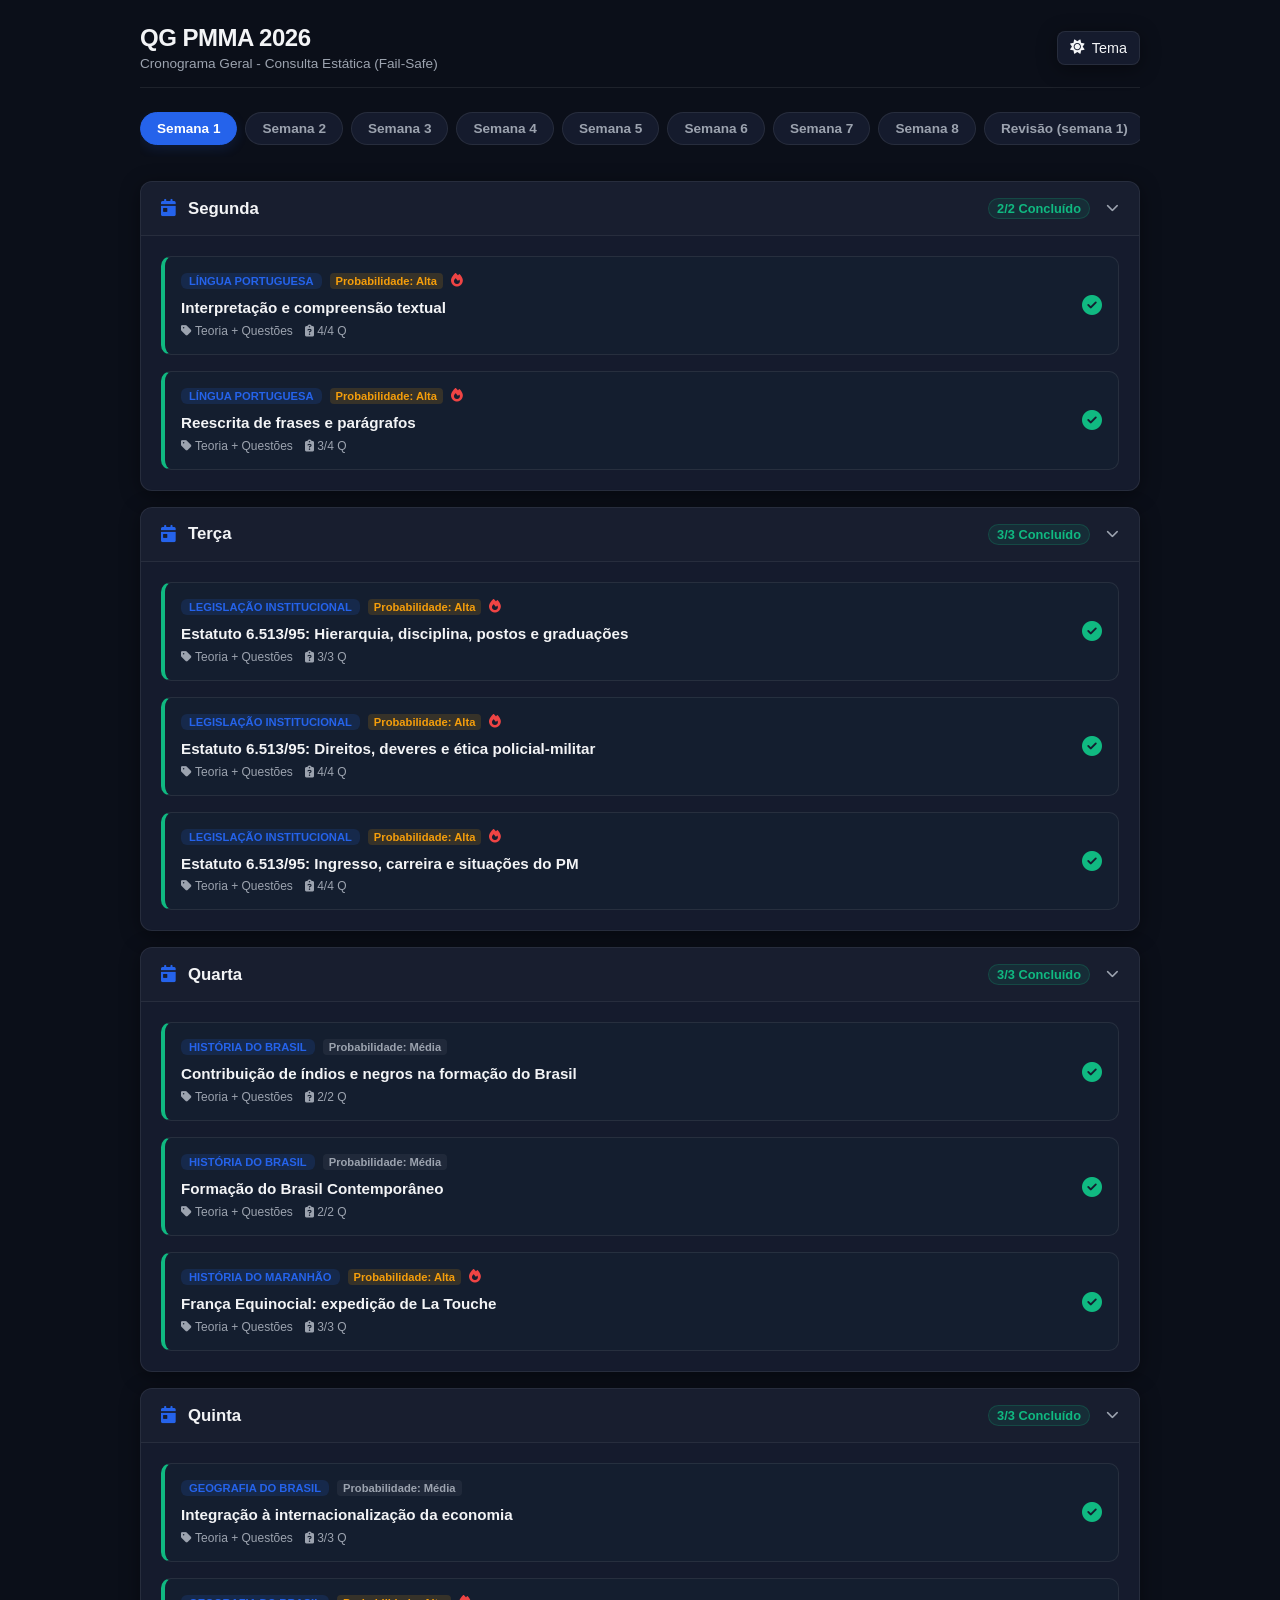
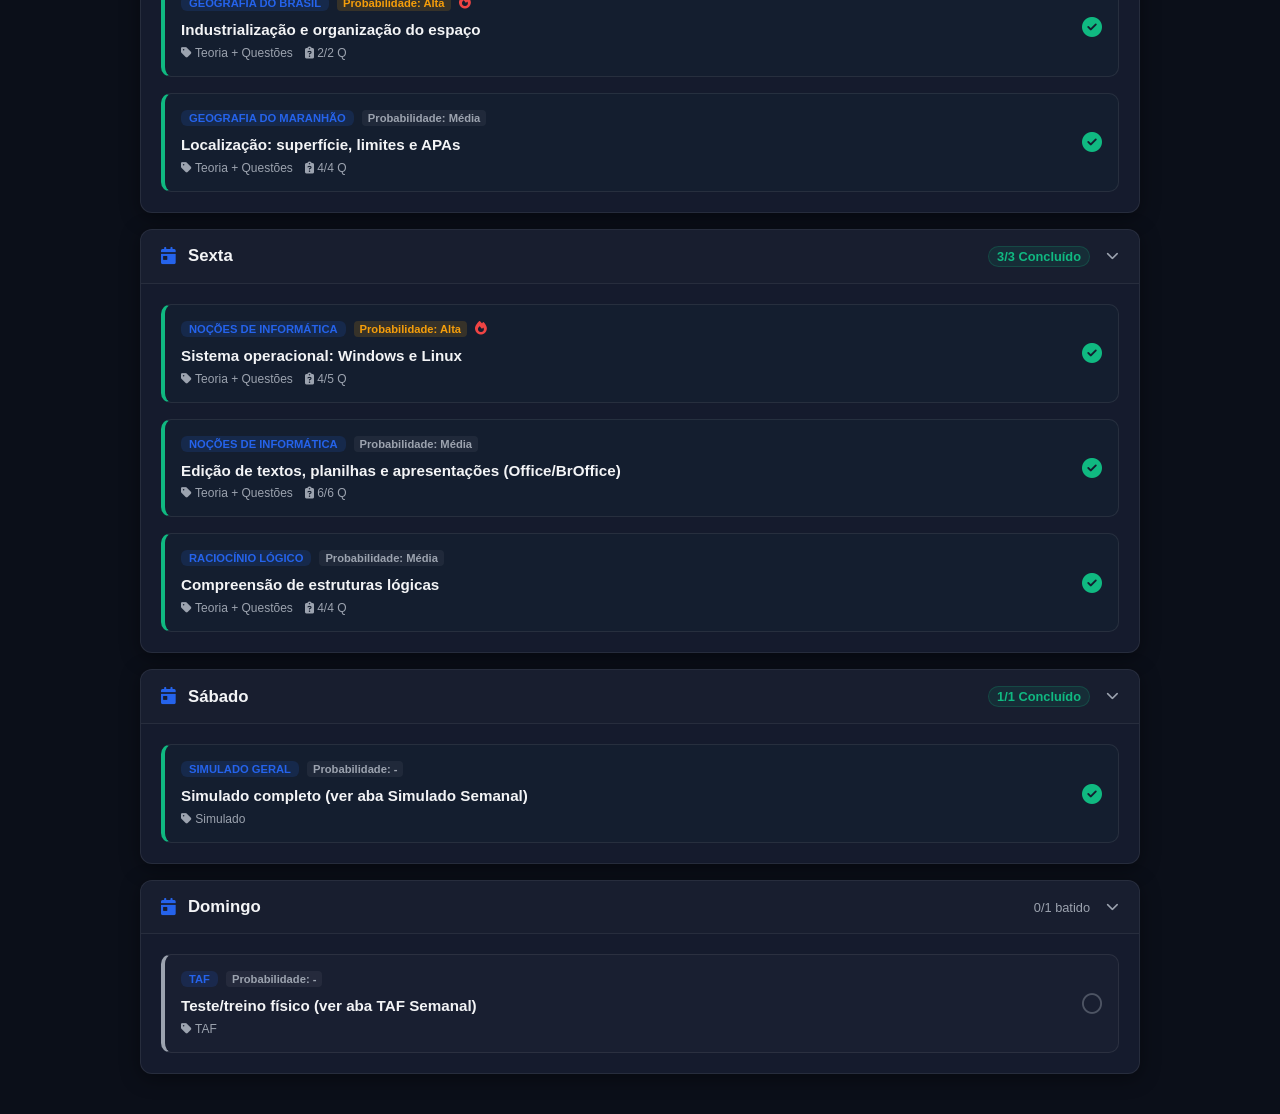
==== crono.html @ 6810c9cb "feat: generate static crono.html and pmma_data_export.json automatically on data fetch" ====
<!DOCTYPE html>
<html lang="pt-BR" data-theme="dark">
<head>
    <meta charset="UTF-8">
    <meta name="viewport" content="width=device-width, initial-scale=1.0">
    <title>Cronograma de Estudos PMMA 2026 - Consulta Estática</title>
    <!-- FontAwesome para ícones -->
    <link rel="stylesheet" href="https://cdnjs.cloudflare.com/ajax/libs/font-awesome/6.4.0/css/all.min.css">
    <style>
        :root {
            --bg-main: #0b0f19;
            --bg-card: #151b2d;
            --bg-active: #1d263f;
            --text-primary: #f3f4f6;
            --text-secondary: #9ca3af;
            --accent: #2563eb;
            --accent-glow: rgba(37, 99, 235, 0.15);
            --gold: #f59e0b;
            --gold-glow: rgba(245, 158, 11, 0.15);
            --success: #10b981;
            --success-glow: rgba(16, 185, 129, 0.1);
            --border: rgba(255, 255, 255, 0.08);
            --border-active: rgba(37, 99, 235, 0.4);
            --shadow: 0 4px 20px rgba(0, 0, 0, 0.4);
        }

        [data-theme="light"] {
            --bg-main: #f3f4f6;
            --bg-card: #ffffff;
            --bg-active: #f3f4f6;
            --text-primary: #1f2937;
            --text-secondary: #4b5563;
            --accent: #2563eb;
            --accent-glow: rgba(37, 99, 235, 0.1);
            --gold: #d97706;
            --gold-glow: rgba(217, 119, 6, 0.1);
            --success: #059669;
            --success-glow: rgba(5, 150, 105, 0.1);
            --border: rgba(0, 0, 0, 0.08);
            --border-active: rgba(37, 99, 235, 0.3);
            --shadow: 0 4px 20px rgba(0, 0, 0, 0.05);
        }

        * {
            box-sizing: border-box;
            margin: 0;
            padding: 0;
            font-family: -apple-system, BlinkMacSystemFont, "Segoe UI", Roboto, Helvetica, Arial, sans-serif;
        }

        body {
            background-color: var(--bg-main);
            color: var(--text-primary);
            padding: 1.5rem;
            min-height: 100vh;
            transition: background-color 0.3s, color 0.3s;
        }

        header {
            max-width: 1000px;
            margin: 0 auto 1.5rem auto;
            display: flex;
            justify-content: space-between;
            align-items: center;
            border-bottom: 1px solid var(--border);
            padding-bottom: 1rem;
        }

        .header-title h1 {
            font-size: 1.5rem;
            font-weight: 800;
            letter-spacing: -0.5px;
            color: var(--text-primary);
        }
        
        .header-title p {
            font-size: 0.85rem;
            color: var(--text-secondary);
            margin-top: 0.25rem;
        }

        .theme-btn {
            background: var(--bg-card);
            border: 1px solid var(--border);
            color: var(--text-primary);
            padding: 8px 12px;
            border-radius: 8px;
            cursor: pointer;
            font-size: 0.9rem;
            display: flex;
            align-items: center;
            gap: 8px;
            box-shadow: var(--shadow);
            transition: all 0.2s;
        }

        .theme-btn:hover {
            border-color: var(--border-active);
        }

        main {
            max-width: 1000px;
            margin: 0 auto;
        }

        /* Seletor de Semanas */
        .weeks-nav {
            display: flex;
            gap: 0.5rem;
            overflow-x: auto;
            padding-bottom: 0.75rem;
            margin-bottom: 1.5rem;
            scroll-behavior: smooth;
        }

        /* Oculta scrollbar */
        .weeks-nav::-webkit-scrollbar {
            height: 4px;
        }
        .weeks-nav::-webkit-scrollbar-thumb {
            background: var(--border);
            border-radius: 2px;
        }

        .week-btn {
            background: var(--bg-card);
            border: 1px solid var(--border);
            color: var(--text-secondary);
            padding: 8px 16px;
            border-radius: 20px;
            cursor: pointer;
            white-space: nowrap;
            font-size: 0.85rem;
            font-weight: 600;
            transition: all 0.2s;
        }

        .week-btn:hover {
            color: var(--text-primary);
            border-color: var(--border-active);
        }

        .week-btn.active {
            background: var(--accent);
            color: white;
            border-color: var(--accent);
            box-shadow: 0 4px 12px var(--accent-glow);
        }

        /* Container de Semanas */
        .week-container {
            display: none;
            animation: fadeIn 0.3s ease-in-out;
        }

        .week-container.active {
            display: block;
        }

        @keyframes fadeIn {
            from { opacity: 0; transform: translateY(10px); }
            to { opacity: 1; transform: translateY(0); }
        }

        /* Acordeão de Dias */
        .day-group {
            background: var(--bg-card);
            border: 1px solid var(--border);
            border-radius: 12px;
            margin-bottom: 1rem;
            overflow: hidden;
            box-shadow: var(--shadow);
        }

        .day-header {
            padding: 1rem 1.25rem;
            background: rgba(255, 255, 255, 0.01);
            display: flex;
            justify-content: space-between;
            align-items: center;
            cursor: pointer;
            user-select: none;
            transition: background 0.2s;
        }

        .day-header:hover {
            background: rgba(255, 255, 255, 0.03);
        }

        .day-title {
            display: flex;
            align-items: center;
            gap: 0.75rem;
            font-size: 1.05rem;
            font-weight: 700;
        }

        .day-title i {
            color: var(--accent);
        }

        .day-stats {
            display: flex;
            align-items: center;
            gap: 1rem;
            color: var(--text-secondary);
            font-size: 0.8rem;
        }

        .badge-done {
            background: var(--success-glow);
            color: var(--success);
            padding: 2px 8px;
            border-radius: 12px;
            font-weight: 700;
            border: 1px solid rgba(16, 185, 129, 0.2);
        }

        .day-arrow {
            transition: transform 0.2s;
            color: var(--text-secondary);
        }

        .day-group.collapsed .day-arrow {
            transform: rotate(-90deg);
        }

        .day-content {
            padding: 1.25rem;
            border-top: 1px solid var(--border);
            display: flex;
            flex-direction: column;
            gap: 1rem;
        }

        .day-group.collapsed .day-content {
            display: none;
        }

        /* Cartão de Tópico */
        .topic-card {
            background: rgba(255, 255, 255, 0.02);
            border: 1px solid var(--border);
            border-radius: 10px;
            padding: 1rem;
            display: flex;
            justify-content: space-between;
            align-items: center;
            gap: 1rem;
            transition: transform 0.2s, border-color 0.2s;
        }

        .topic-card:hover {
            border-color: var(--border-active);
        }

        .topic-card.completed {
            border-left: 4px solid var(--success);
            background: rgba(16, 185, 129, 0.02);
        }

        .topic-card.pending {
            border-left: 4px solid var(--text-secondary);
        }

        .topic-info {
            flex: 1;
        }

        .topic-meta {
            display: flex;
            flex-wrap: wrap;
            gap: 0.5rem;
            margin-bottom: 0.5rem;
            align-items: center;
        }

        .subject-badge {
            background: var(--accent-glow);
            color: var(--accent);
            padding: 2px 8px;
            border-radius: 6px;
            font-size: 0.7rem;
            font-weight: 700;
            text-transform: uppercase;
        }

        .prob-badge {
            background: rgba(255, 255, 255, 0.05);
            color: var(--text-secondary);
            padding: 2px 6px;
            border-radius: 4px;
            font-size: 0.7rem;
            font-weight: 600;
        }

        .prob-badge.prob-alta {
            background: var(--gold-glow);
            color: var(--gold);
        }

        .hot-badge {
            color: #ef4444;
            font-size: 0.85rem;
            animation: pulse 1.5s infinite alternate;
        }

        @keyframes pulse {
            from { transform: scale(1); }
            to { transform: scale(1.15); }
        }

        .topic-title {
            font-size: 0.95rem;
            font-weight: 600;
            line-height: 1.4;
            color: var(--text-primary);
        }

        .topic-details {
            font-size: 0.75rem;
            color: var(--text-secondary);
            margin-top: 0.35rem;
            display: flex;
            gap: 0.75rem;
        }

        .status-col {
            display: flex;
            align-items: center;
            justify-content: center;
        }

        .status-icon {
            font-size: 1.25rem;
        }

        .status-icon.done {
            color: var(--success);
        }

        .status-icon.pending {
            color: var(--text-secondary);
            opacity: 0.4;
        }

        /* Responsividade */
        @media (max-width: 768px) {
            body {
                padding: 1rem;
            }
            .topic-card {
                flex-direction: column;
                align-items: flex-start;
                gap: 0.75rem;
            }
            .status-col {
                width: 100%;
                justify-content: flex-end;
                border-top: 1px solid var(--border);
                padding-top: 0.5rem;
            }
        }
    </style>
</head>
<body>
    <header>
        <div class="header-title">
            <h1>QG PMMA 2026</h1>
            <p>Cronograma Geral - Consulta Estática (Fail-Safe)</p>
        </div>
        <button class="theme-btn" id="theme-btn">
            <i class="fa-solid fa-sun"></i> <span>Tema</span>
        </button>
    </header>

    <main>
        <!-- Menu das Semanas -->
        <nav class="weeks-nav">
            <button class="week-btn active" onclick="selectWeek('Semana 1')" id="btn-Semana-1">Semana 1</button>
            <button class="week-btn " onclick="selectWeek('Semana 2')" id="btn-Semana-2">Semana 2</button>
            <button class="week-btn " onclick="selectWeek('Semana 3')" id="btn-Semana-3">Semana 3</button>
            <button class="week-btn " onclick="selectWeek('Semana 4')" id="btn-Semana-4">Semana 4</button>
            <button class="week-btn " onclick="selectWeek('Semana 5')" id="btn-Semana-5">Semana 5</button>
            <button class="week-btn " onclick="selectWeek('Semana 6')" id="btn-Semana-6">Semana 6</button>
            <button class="week-btn " onclick="selectWeek('Semana 7')" id="btn-Semana-7">Semana 7</button>
            <button class="week-btn " onclick="selectWeek('Semana 8')" id="btn-Semana-8">Semana 8</button>
            <button class="week-btn " onclick="selectWeek('Revisão (semana 1)')" id="btn-Revisão-(semana-1)">Revisão (semana 1)</button>
            <button class="week-btn " onclick="selectWeek('Revisão (semana 2)')" id="btn-Revisão-(semana-2)">Revisão (semana 2)</button>
            <button class="week-btn " onclick="selectWeek('Revisão (semana 3)')" id="btn-Revisão-(semana-3)">Revisão (semana 3)</button>
            <button class="week-btn " onclick="selectWeek('Revisão (semana 4)')" id="btn-Revisão-(semana-4)">Revisão (semana 4)</button>
        </nav>

        <!-- Container Semana 1 -->
        <div class="week-container active" id="week-Semana-1">
            <!-- Grupo Segunda -->
            <div class="day-group" id="group-Semana-1-Segunda">
                <div class="day-header" onclick="toggleDay('Semana-1-Segunda')">
                    <div class="day-title">
                        <i class="fa-solid fa-calendar-day"></i>
                        <span>Segunda</span>
                    </div>
                    <div class="day-stats">
                        <span class="badge-done">2/2 Concluído</span>
                        <i class="fa-solid fa-chevron-down day-arrow"></i>
                    </div>
                </div>
                <div class="day-content">
                    <!-- Card -->
                    <div class="topic-card completed">
                        <div class="topic-info">
                            <div class="topic-meta">
                                <span class="subject-badge">Língua Portuguesa</span>
                                <span class="prob-badge prob-alta">Probabilidade: Alta</span>
                                 <i class="fa-solid fa-fire hot-badge" title="Tema Quente"></i>
                            </div>
                            <div class="topic-title">Interpretação e compreensão textual</div>
                            <div class="topic-details">
                                <span><i class="fa-solid fa-tag"></i> Teoria + Questões</span> <span><i class="fa-solid fa-clipboard-question"></i> 4/4 Q</span>
                            </div>
                        </div>
                        <div class="status-col">
                            <i class="fa-solid fa-circle-check status-icon done"></i>
                        </div>
                    </div>
                    <!-- Card -->
                    <div class="topic-card completed">
                        <div class="topic-info">
                            <div class="topic-meta">
                                <span class="subject-badge">Língua Portuguesa</span>
                                <span class="prob-badge prob-alta">Probabilidade: Alta</span>
                                 <i class="fa-solid fa-fire hot-badge" title="Tema Quente"></i>
                            </div>
                            <div class="topic-title">Reescrita de frases e parágrafos</div>
                            <div class="topic-details">
                                <span><i class="fa-solid fa-tag"></i> Teoria + Questões</span> <span><i class="fa-solid fa-clipboard-question"></i> 3/4 Q</span>
                            </div>
                        </div>
                        <div class="status-col">
                            <i class="fa-solid fa-circle-check status-icon done"></i>
                        </div>
                    </div>
                </div>
            </div>
            <!-- Grupo Terça -->
            <div class="day-group" id="group-Semana-1-Terça">
                <div class="day-header" onclick="toggleDay('Semana-1-Terça')">
                    <div class="day-title">
                        <i class="fa-solid fa-calendar-day"></i>
                        <span>Terça</span>
                    </div>
                    <div class="day-stats">
                        <span class="badge-done">3/3 Concluído</span>
                        <i class="fa-solid fa-chevron-down day-arrow"></i>
                    </div>
                </div>
                <div class="day-content">
                    <!-- Card -->
                    <div class="topic-card completed">
                        <div class="topic-info">
                            <div class="topic-meta">
                                <span class="subject-badge">Legislação Institucional</span>
                                <span class="prob-badge prob-alta">Probabilidade: Alta</span>
                                 <i class="fa-solid fa-fire hot-badge" title="Tema Quente"></i>
                            </div>
                            <div class="topic-title">Estatuto 6.513/95: Hierarquia, disciplina, postos e graduações</div>
                            <div class="topic-details">
                                <span><i class="fa-solid fa-tag"></i> Teoria + Questões</span> <span><i class="fa-solid fa-clipboard-question"></i> 3/3 Q</span>
                            </div>
                        </div>
                        <div class="status-col">
                            <i class="fa-solid fa-circle-check status-icon done"></i>
                        </div>
                    </div>
                    <!-- Card -->
                    <div class="topic-card completed">
                        <div class="topic-info">
                            <div class="topic-meta">
                                <span class="subject-badge">Legislação Institucional</span>
                                <span class="prob-badge prob-alta">Probabilidade: Alta</span>
                                 <i class="fa-solid fa-fire hot-badge" title="Tema Quente"></i>
                            </div>
                            <div class="topic-title">Estatuto 6.513/95: Direitos, deveres e ética policial-militar</div>
                            <div class="topic-details">
                                <span><i class="fa-solid fa-tag"></i> Teoria + Questões</span> <span><i class="fa-solid fa-clipboard-question"></i> 4/4 Q</span>
                            </div>
                        </div>
                        <div class="status-col">
                            <i class="fa-solid fa-circle-check status-icon done"></i>
                        </div>
                    </div>
                    <!-- Card -->
                    <div class="topic-card completed">
                        <div class="topic-info">
                            <div class="topic-meta">
                                <span class="subject-badge">Legislação Institucional</span>
                                <span class="prob-badge prob-alta">Probabilidade: Alta</span>
                                 <i class="fa-solid fa-fire hot-badge" title="Tema Quente"></i>
                            </div>
                            <div class="topic-title">Estatuto 6.513/95: Ingresso, carreira e situações do PM</div>
                            <div class="topic-details">
                                <span><i class="fa-solid fa-tag"></i> Teoria + Questões</span> <span><i class="fa-solid fa-clipboard-question"></i> 4/4 Q</span>
                            </div>
                        </div>
                        <div class="status-col">
                            <i class="fa-solid fa-circle-check status-icon done"></i>
                        </div>
                    </div>
                </div>
            </div>
            <!-- Grupo Quarta -->
            <div class="day-group" id="group-Semana-1-Quarta">
                <div class="day-header" onclick="toggleDay('Semana-1-Quarta')">
                    <div class="day-title">
                        <i class="fa-solid fa-calendar-day"></i>
                        <span>Quarta</span>
                    </div>
                    <div class="day-stats">
                        <span class="badge-done">3/3 Concluído</span>
                        <i class="fa-solid fa-chevron-down day-arrow"></i>
                    </div>
                </div>
                <div class="day-content">
                    <!-- Card -->
                    <div class="topic-card completed">
                        <div class="topic-info">
                            <div class="topic-meta">
                                <span class="subject-badge">História do Brasil</span>
                                <span class="prob-badge ">Probabilidade: Média</span>
                                
                            </div>
                            <div class="topic-title">Contribuição de índios e negros na formação do Brasil</div>
                            <div class="topic-details">
                                <span><i class="fa-solid fa-tag"></i> Teoria + Questões</span> <span><i class="fa-solid fa-clipboard-question"></i> 2/2 Q</span>
                            </div>
                        </div>
                        <div class="status-col">
                            <i class="fa-solid fa-circle-check status-icon done"></i>
                        </div>
                    </div>
                    <!-- Card -->
                    <div class="topic-card completed">
                        <div class="topic-info">
                            <div class="topic-meta">
                                <span class="subject-badge">História do Brasil</span>
                                <span class="prob-badge ">Probabilidade: Média</span>
                                
                            </div>
                            <div class="topic-title">Formação do Brasil Contemporâneo</div>
                            <div class="topic-details">
                                <span><i class="fa-solid fa-tag"></i> Teoria + Questões</span> <span><i class="fa-solid fa-clipboard-question"></i> 2/2 Q</span>
                            </div>
                        </div>
                        <div class="status-col">
                            <i class="fa-solid fa-circle-check status-icon done"></i>
                        </div>
                    </div>
                    <!-- Card -->
                    <div class="topic-card completed">
                        <div class="topic-info">
                            <div class="topic-meta">
                                <span class="subject-badge">História do Maranhão</span>
                                <span class="prob-badge prob-alta">Probabilidade: Alta</span>
                                 <i class="fa-solid fa-fire hot-badge" title="Tema Quente"></i>
                            </div>
                            <div class="topic-title">França Equinocial: expedição de La Touche</div>
                            <div class="topic-details">
                                <span><i class="fa-solid fa-tag"></i> Teoria + Questões</span> <span><i class="fa-solid fa-clipboard-question"></i> 3/3 Q</span>
                            </div>
                        </div>
                        <div class="status-col">
                            <i class="fa-solid fa-circle-check status-icon done"></i>
                        </div>
                    </div>
                </div>
            </div>
            <!-- Grupo Quinta -->
            <div class="day-group" id="group-Semana-1-Quinta">
                <div class="day-header" onclick="toggleDay('Semana-1-Quinta')">
                    <div class="day-title">
                        <i class="fa-solid fa-calendar-day"></i>
                        <span>Quinta</span>
                    </div>
                    <div class="day-stats">
                        <span class="badge-done">3/3 Concluído</span>
                        <i class="fa-solid fa-chevron-down day-arrow"></i>
                    </div>
                </div>
                <div class="day-content">
                    <!-- Card -->
                    <div class="topic-card completed">
                        <div class="topic-info">
                            <div class="topic-meta">
                                <span class="subject-badge">Geografia do Brasil</span>
                                <span class="prob-badge ">Probabilidade: Média</span>
                                
                            </div>
                            <div class="topic-title">Integração à internacionalização da economia</div>
                            <div class="topic-details">
                                <span><i class="fa-solid fa-tag"></i> Teoria + Questões</span> <span><i class="fa-solid fa-clipboard-question"></i> 3/3 Q</span>
                            </div>
                        </div>
                        <div class="status-col">
                            <i class="fa-solid fa-circle-check status-icon done"></i>
                        </div>
                    </div>
                    <!-- Card -->
                    <div class="topic-card completed">
                        <div class="topic-info">
                            <div class="topic-meta">
                                <span class="subject-badge">Geografia do Brasil</span>
                                <span class="prob-badge prob-alta">Probabilidade: Alta</span>
                                 <i class="fa-solid fa-fire hot-badge" title="Tema Quente"></i>
                            </div>
                            <div class="topic-title">Industrialização e organização do espaço</div>
                            <div class="topic-details">
                                <span><i class="fa-solid fa-tag"></i> Teoria + Questões</span> <span><i class="fa-solid fa-clipboard-question"></i> 2/2 Q</span>
                            </div>
                        </div>
                        <div class="status-col">
                            <i class="fa-solid fa-circle-check status-icon done"></i>
                        </div>
                    </div>
                    <!-- Card -->
                    <div class="topic-card completed">
                        <div class="topic-info">
                            <div class="topic-meta">
                                <span class="subject-badge">Geografia do Maranhão</span>
                                <span class="prob-badge ">Probabilidade: Média</span>
                                
                            </div>
                            <div class="topic-title">Localização: superfície, limites e APAs</div>
                            <div class="topic-details">
                                <span><i class="fa-solid fa-tag"></i> Teoria + Questões</span> <span><i class="fa-solid fa-clipboard-question"></i> 4/4 Q</span>
                            </div>
                        </div>
                        <div class="status-col">
                            <i class="fa-solid fa-circle-check status-icon done"></i>
                        </div>
                    </div>
                </div>
            </div>
            <!-- Grupo Sexta -->
            <div class="day-group" id="group-Semana-1-Sexta">
                <div class="day-header" onclick="toggleDay('Semana-1-Sexta')">
                    <div class="day-title">
                        <i class="fa-solid fa-calendar-day"></i>
                        <span>Sexta</span>
                    </div>
                    <div class="day-stats">
                        <span class="badge-done">3/3 Concluído</span>
                        <i class="fa-solid fa-chevron-down day-arrow"></i>
                    </div>
                </div>
                <div class="day-content">
                    <!-- Card -->
                    <div class="topic-card completed">
                        <div class="topic-info">
                            <div class="topic-meta">
                                <span class="subject-badge">Noções de Informática</span>
                                <span class="prob-badge prob-alta">Probabilidade: Alta</span>
                                 <i class="fa-solid fa-fire hot-badge" title="Tema Quente"></i>
                            </div>
                            <div class="topic-title">Sistema operacional: Windows e Linux</div>
                            <div class="topic-details">
                                <span><i class="fa-solid fa-tag"></i> Teoria + Questões</span> <span><i class="fa-solid fa-clipboard-question"></i> 4/5 Q</span>
                            </div>
                        </div>
                        <div class="status-col">
                            <i class="fa-solid fa-circle-check status-icon done"></i>
                        </div>
                    </div>
                    <!-- Card -->
                    <div class="topic-card completed">
                        <div class="topic-info">
                            <div class="topic-meta">
                                <span class="subject-badge">Noções de Informática</span>
                                <span class="prob-badge ">Probabilidade: Média</span>
                                
                            </div>
                            <div class="topic-title">Edição de textos, planilhas e apresentações (Office/BrOffice)</div>
                            <div class="topic-details">
                                <span><i class="fa-solid fa-tag"></i> Teoria + Questões</span> <span><i class="fa-solid fa-clipboard-question"></i> 6/6 Q</span>
                            </div>
                        </div>
                        <div class="status-col">
                            <i class="fa-solid fa-circle-check status-icon done"></i>
                        </div>
                    </div>
                    <!-- Card -->
                    <div class="topic-card completed">
                        <div class="topic-info">
                            <div class="topic-meta">
                                <span class="subject-badge">Raciocínio Lógico</span>
                                <span class="prob-badge ">Probabilidade: Média</span>
                                
                            </div>
                            <div class="topic-title">Compreensão de estruturas lógicas</div>
                            <div class="topic-details">
                                <span><i class="fa-solid fa-tag"></i> Teoria + Questões</span> <span><i class="fa-solid fa-clipboard-question"></i> 4/4 Q</span>
                            </div>
                        </div>
                        <div class="status-col">
                            <i class="fa-solid fa-circle-check status-icon done"></i>
                        </div>
                    </div>
                </div>
            </div>
            <!-- Grupo Sábado -->
            <div class="day-group" id="group-Semana-1-Sábado">
                <div class="day-header" onclick="toggleDay('Semana-1-Sábado')">
                    <div class="day-title">
                        <i class="fa-solid fa-calendar-day"></i>
                        <span>Sábado</span>
                    </div>
                    <div class="day-stats">
                        <span class="badge-done">1/1 Concluído</span>
                        <i class="fa-solid fa-chevron-down day-arrow"></i>
                    </div>
                </div>
                <div class="day-content">
                    <!-- Card -->
                    <div class="topic-card completed">
                        <div class="topic-info">
                            <div class="topic-meta">
                                <span class="subject-badge">Simulado Geral</span>
                                <span class="prob-badge ">Probabilidade: -</span>
                                
                            </div>
                            <div class="topic-title">Simulado completo (ver aba Simulado Semanal)</div>
                            <div class="topic-details">
                                <span><i class="fa-solid fa-tag"></i> Simulado</span>
                            </div>
                        </div>
                        <div class="status-col">
                            <i class="fa-solid fa-circle-check status-icon done"></i>
                        </div>
                    </div>
                </div>
            </div>
            <!-- Grupo Domingo -->
            <div class="day-group" id="group-Semana-1-Domingo">
                <div class="day-header" onclick="toggleDay('Semana-1-Domingo')">
                    <div class="day-title">
                        <i class="fa-solid fa-calendar-day"></i>
                        <span>Domingo</span>
                    </div>
                    <div class="day-stats">
                        <span>0/1 batido</span>
                        <i class="fa-solid fa-chevron-down day-arrow"></i>
                    </div>
                </div>
                <div class="day-content">
                    <!-- Card -->
                    <div class="topic-card pending">
                        <div class="topic-info">
                            <div class="topic-meta">
                                <span class="subject-badge">TAF</span>
                                <span class="prob-badge ">Probabilidade: -</span>
                                
                            </div>
                            <div class="topic-title">Teste/treino físico (ver aba TAF Semanal)</div>
                            <div class="topic-details">
                                <span><i class="fa-solid fa-tag"></i> TAF</span>
                            </div>
                        </div>
                        <div class="status-col">
                            <i class="fa-regular fa-circle status-icon pending"></i>
                        </div>
                    </div>
                </div>
            </div>
        </div>

        <!-- Container Semana 2 -->
        <div class="week-container " id="week-Semana-2">
            <!-- Grupo Segunda -->
            <div class="day-group" id="group-Semana-2-Segunda">
                <div class="day-header" onclick="toggleDay('Semana-2-Segunda')">
                    <div class="day-title">
                        <i class="fa-solid fa-calendar-day"></i>
                        <span>Segunda</span>
                    </div>
                    <div class="day-stats">
                        <span class="badge-done">2/2 Concluído</span>
                        <i class="fa-solid fa-chevron-down day-arrow"></i>
                    </div>
                </div>
                <div class="day-content">
                    <!-- Card -->
                    <div class="topic-card completed">
                        <div class="topic-info">
                            <div class="topic-meta">
                                <span class="subject-badge">Língua Portuguesa</span>
                                <span class="prob-badge prob-alta">Probabilidade: Alta</span>
                                 <i class="fa-solid fa-fire hot-badge" title="Tema Quente"></i>
                            </div>
                            <div class="topic-title">Coesão textual (referenciação, conectores)</div>
                            <div class="topic-details">
                                <span><i class="fa-solid fa-tag"></i> Teoria + Questões</span> <span><i class="fa-solid fa-clipboard-question"></i> 2/4 Q</span>
                            </div>
                        </div>
                        <div class="status-col">
                            <i class="fa-solid fa-circle-check status-icon done"></i>
                        </div>
                    </div>
                    <!-- Card -->
                    <div class="topic-card completed">
                        <div class="topic-info">
                            <div class="topic-meta">
                                <span class="subject-badge">Língua Portuguesa</span>
                                <span class="prob-badge prob-alta">Probabilidade: Alta</span>
                                 <i class="fa-solid fa-fire hot-badge" title="Tema Quente"></i>
                            </div>
                            <div class="topic-title">Morfossintaxe: classes de palavras</div>
                            <div class="topic-details">
                                <span><i class="fa-solid fa-tag"></i> Teoria + Questões</span> <span><i class="fa-solid fa-clipboard-question"></i> 3/4 Q</span>
                            </div>
                        </div>
                        <div class="status-col">
                            <i class="fa-solid fa-circle-check status-icon done"></i>
                        </div>
                    </div>
                </div>
            </div>
            <!-- Grupo Terça -->
            <div class="day-group" id="group-Semana-2-Terça">
                <div class="day-header" onclick="toggleDay('Semana-2-Terça')">
                    <div class="day-title">
                        <i class="fa-solid fa-calendar-day"></i>
                        <span>Terça</span>
                    </div>
                    <div class="day-stats">
                        <span class="badge-done">3/3 Concluído</span>
                        <i class="fa-solid fa-chevron-down day-arrow"></i>
                    </div>
                </div>
                <div class="day-content">
                    <!-- Card -->
                    <div class="topic-card completed">
                        <div class="topic-info">
                            <div class="topic-meta">
                                <span class="subject-badge">Legislação Institucional</span>
                                <span class="prob-badge prob-alta">Probabilidade: Alta</span>
                                
                            </div>
                            <div class="topic-title">Estatuto 6.513/95: Promoções (Art. 78 e 79-A)</div>
                            <div class="topic-details">
                                <span><i class="fa-solid fa-tag"></i> Teoria + Questões</span> <span><i class="fa-solid fa-clipboard-question"></i> 5/6 Q</span>
                            </div>
                        </div>
                        <div class="status-col">
                            <i class="fa-solid fa-circle-check status-icon done"></i>
                        </div>
                    </div>
                    <!-- Card -->
                    <div class="topic-card completed">
                        <div class="topic-info">
                            <div class="topic-meta">
                                <span class="subject-badge">Legislação Institucional</span>
                                <span class="prob-badge prob-alta">Probabilidade: Alta</span>
                                
                            </div>
                            <div class="topic-title">Lei 14.751/23: Disposições gerais e competências das PMs</div>
                            <div class="topic-details">
                                <span><i class="fa-solid fa-tag"></i> Teoria + Questões</span> <span><i class="fa-solid fa-clipboard-question"></i> 5/5 Q</span>
                            </div>
                        </div>
                        <div class="status-col">
                            <i class="fa-solid fa-circle-check status-icon done"></i>
                        </div>
                    </div>
                    <!-- Card -->
                    <div class="topic-card completed">
                        <div class="topic-info">
                            <div class="topic-meta">
                                <span class="subject-badge">Legislação Institucional</span>
                                <span class="prob-badge prob-alta">Probabilidade: Alta</span>
                                
                            </div>
                            <div class="topic-title">Lei 14.751/23: Organização (direção/apoio/execução/correição)</div>
                            <div class="topic-details">
                                <span><i class="fa-solid fa-tag"></i> Teoria + Questões</span> <span><i class="fa-solid fa-clipboard-question"></i> 3/5 Q</span>
                            </div>
                        </div>
                        <div class="status-col">
                            <i class="fa-solid fa-circle-check status-icon done"></i>
                        </div>
                    </div>
                </div>
            </div>
            <!-- Grupo Quarta -->
            <div class="day-group" id="group-Semana-2-Quarta">
                <div class="day-header" onclick="toggleDay('Semana-2-Quarta')">
                    <div class="day-title">
                        <i class="fa-solid fa-calendar-day"></i>
                        <span>Quarta</span>
                    </div>
                    <div class="day-stats">
                        <span class="badge-done">3/3 Concluído</span>
                        <i class="fa-solid fa-chevron-down day-arrow"></i>
                    </div>
                </div>
                <div class="day-content">
                    <!-- Card -->
                    <div class="topic-card completed">
                        <div class="topic-info">
                            <div class="topic-meta">
                                <span class="subject-badge">História do Brasil</span>
                                <span class="prob-badge prob-alta">Probabilidade: Alta</span>
                                 <i class="fa-solid fa-fire hot-badge" title="Tema Quente"></i>
                            </div>
                            <div class="topic-title">República Velha e estruturas oligárquicas</div>
                            <div class="topic-details">
                                <span><i class="fa-solid fa-tag"></i> Teoria + Questões</span> <span><i class="fa-solid fa-clipboard-question"></i> 2/2 Q</span>
                            </div>
                        </div>
                        <div class="status-col">
                            <i class="fa-solid fa-circle-check status-icon done"></i>
                        </div>
                    </div>
                    <!-- Card -->
                    <div class="topic-card completed">
                        <div class="topic-info">
                            <div class="topic-meta">
                                <span class="subject-badge">História do Maranhão</span>
                                <span class="prob-badge prob-alta">Probabilidade: Alta</span>
                                 <i class="fa-solid fa-fire hot-badge" title="Tema Quente"></i>
                            </div>
                            <div class="topic-title">Fundação de São Luís</div>
                            <div class="topic-details">
                                <span><i class="fa-solid fa-tag"></i> Teoria + Questões</span> <span><i class="fa-solid fa-clipboard-question"></i> 1/1 Q</span>
                            </div>
                        </div>
                        <div class="status-col">
                            <i class="fa-solid fa-circle-check status-icon done"></i>
                        </div>
                    </div>
                    <!-- Card -->
                    <div class="topic-card completed">
                        <div class="topic-info">
                            <div class="topic-meta">
                                <span class="subject-badge">História do Maranhão</span>
                                <span class="prob-badge prob-alta">Probabilidade: Alta</span>
                                 <i class="fa-solid fa-fire hot-badge" title="Tema Quente"></i>
                            </div>
                            <div class="topic-title">Batalha de Guaxenduba</div>
                            <div class="topic-details">
                                <span><i class="fa-solid fa-tag"></i> Teoria + Questões</span> <span><i class="fa-solid fa-clipboard-question"></i> 1/1 Q</span>
                            </div>
                        </div>
                        <div class="status-col">
                            <i class="fa-solid fa-circle-check status-icon done"></i>
                        </div>
                    </div>
                </div>
            </div>
            <!-- Grupo Quinta -->
            <div class="day-group" id="group-Semana-2-Quinta">
                <div class="day-header" onclick="toggleDay('Semana-2-Quinta')">
                    <div class="day-title">
                        <i class="fa-solid fa-calendar-day"></i>
                        <span>Quinta</span>
                    </div>
                    <div class="day-stats">
                        <span class="badge-done">3/3 Concluído</span>
                        <i class="fa-solid fa-chevron-down day-arrow"></i>
                    </div>
                </div>
                <div class="day-content">
                    <!-- Card -->
                    <div class="topic-card completed">
                        <div class="topic-info">
                            <div class="topic-meta">
                                <span class="subject-badge">Geografia do Brasil</span>
                                <span class="prob-badge ">Probabilidade: Média</span>
                                
                            </div>
                            <div class="topic-title">Rede brasileira de transportes</div>
                            <div class="topic-details">
                                <span><i class="fa-solid fa-tag"></i> Teoria + Questões</span> <span><i class="fa-solid fa-clipboard-question"></i> 2/2 Q</span>
                            </div>
                        </div>
                        <div class="status-col">
                            <i class="fa-solid fa-circle-check status-icon done"></i>
                        </div>
                    </div>
                    <!-- Card -->
                    <div class="topic-card completed">
                        <div class="topic-info">
                            <div class="topic-meta">
                                <span class="subject-badge">Geografia do Maranhão</span>
                                <span class="prob-badge ">Probabilidade: Baixa</span>
                                
                            </div>
                            <div class="topic-title">Parques nacionais</div>
                            <div class="topic-details">
                                <span><i class="fa-solid fa-tag"></i> Teoria + Questões</span> <span><i class="fa-solid fa-clipboard-question"></i> 2/2 Q</span>
                            </div>
                        </div>
                        <div class="status-col">
                            <i class="fa-solid fa-circle-check status-icon done"></i>
                        </div>
                    </div>
                    <!-- Card -->
                    <div class="topic-card completed">
                        <div class="topic-info">
                            <div class="topic-meta">
                                <span class="subject-badge">Geografia do Maranhão</span>
                                <span class="prob-badge prob-alta">Probabilidade: Alta</span>
                                 <i class="fa-solid fa-fire hot-badge" title="Tema Quente"></i>
                            </div>
                            <div class="topic-title">Clima do Maranhão: pluviosidade e temperatura</div>
                            <div class="topic-details">
                                <span><i class="fa-solid fa-tag"></i> Teoria + Questões</span> <span><i class="fa-solid fa-clipboard-question"></i> 2/2 Q</span>
                            </div>
                        </div>
                        <div class="status-col">
                            <i class="fa-solid fa-circle-check status-icon done"></i>
                        </div>
                    </div>
                </div>
            </div>
            <!-- Grupo Sexta -->
            <div class="day-group" id="group-Semana-2-Sexta">
                <div class="day-header" onclick="toggleDay('Semana-2-Sexta')">
                    <div class="day-title">
                        <i class="fa-solid fa-calendar-day"></i>
                        <span>Sexta</span>
                    </div>
                    <div class="day-stats">
                        <span class="badge-done">3/3 Concluído</span>
                        <i class="fa-solid fa-chevron-down day-arrow"></i>
                    </div>
                </div>
                <div class="day-content">
                    <!-- Card -->
                    <div class="topic-card completed">
                        <div class="topic-info">
                            <div class="topic-meta">
                                <span class="subject-badge">Noções de Informática</span>
                                <span class="prob-badge prob-alta">Probabilidade: Alta</span>
                                 <i class="fa-solid fa-fire hot-badge" title="Tema Quente"></i>
                            </div>
                            <div class="topic-title">Redes de computadores: internet e intranet</div>
                            <div class="topic-details">
                                <span><i class="fa-solid fa-tag"></i> Teoria + Questões</span> <span><i class="fa-solid fa-clipboard-question"></i> 7/8 Q</span>
                            </div>
                        </div>
                        <div class="status-col">
                            <i class="fa-solid fa-circle-check status-icon done"></i>
                        </div>
                    </div>
                    <!-- Card -->
                    <div class="topic-card completed">
                        <div class="topic-info">
                            <div class="topic-meta">
                                <span class="subject-badge">Noções de Informática</span>
                                <span class="prob-badge ">Probabilidade: Média</span>
                                
                            </div>
                            <div class="topic-title">Navegadores (Chrome, Firefox, Edge)</div>
                            <div class="topic-details">
                                <span><i class="fa-solid fa-tag"></i> Teoria + Questões</span> <span><i class="fa-solid fa-clipboard-question"></i> 6/6 Q</span>
                            </div>
                        </div>
                        <div class="status-col">
                            <i class="fa-solid fa-circle-check status-icon done"></i>
                        </div>
                    </div>
                    <!-- Card -->
                    <div class="topic-card completed">
                        <div class="topic-info">
                            <div class="topic-meta">
                                <span class="subject-badge">Raciocínio Lógico</span>
                                <span class="prob-badge ">Probabilidade: Média</span>
                                
                            </div>
                            <div class="topic-title">Lógica de argumentação: analogias, inferências, deduções</div>
                            <div class="topic-details">
                                <span><i class="fa-solid fa-tag"></i> Teoria + Questões</span> <span><i class="fa-solid fa-clipboard-question"></i> 1/2 Q</span>
                            </div>
                        </div>
                        <div class="status-col">
                            <i class="fa-solid fa-circle-check status-icon done"></i>
                        </div>
                    </div>
                </div>
            </div>
            <!-- Grupo Sábado -->
            <div class="day-group" id="group-Semana-2-Sábado">
                <div class="day-header" onclick="toggleDay('Semana-2-Sábado')">
                    <div class="day-title">
                        <i class="fa-solid fa-calendar-day"></i>
                        <span>Sábado</span>
                    </div>
                    <div class="day-stats">
                        <span>0/1 batido</span>
                        <i class="fa-solid fa-chevron-down day-arrow"></i>
                    </div>
                </div>
                <div class="day-content">
                    <!-- Card -->
                    <div class="topic-card pending">
                        <div class="topic-info">
                            <div class="topic-meta">
                                <span class="subject-badge">Simulado Geral</span>
                                <span class="prob-badge ">Probabilidade: -</span>
                                
                            </div>
                            <div class="topic-title">Simulado completo (ver aba Simulado Semanal)</div>
                            <div class="topic-details">
                                <span><i class="fa-solid fa-tag"></i> Simulado</span>
                            </div>
                        </div>
                        <div class="status-col">
                            <i class="fa-regular fa-circle status-icon pending"></i>
                        </div>
                    </div>
                </div>
            </div>
            <!-- Grupo Domingo -->
            <div class="day-group" id="group-Semana-2-Domingo">
                <div class="day-header" onclick="toggleDay('Semana-2-Domingo')">
                    <div class="day-title">
                        <i class="fa-solid fa-calendar-day"></i>
                        <span>Domingo</span>
                    </div>
                    <div class="day-stats">
                        <span>0/1 batido</span>
                        <i class="fa-solid fa-chevron-down day-arrow"></i>
                    </div>
                </div>
                <div class="day-content">
                    <!-- Card -->
                    <div class="topic-card pending">
                        <div class="topic-info">
                            <div class="topic-meta">
                                <span class="subject-badge">TAF</span>
                                <span class="prob-badge ">Probabilidade: -</span>
                                
                            </div>
                            <div class="topic-title">Teste/treino físico (ver aba TAF Semanal)</div>
                            <div class="topic-details">
                                <span><i class="fa-solid fa-tag"></i> TAF</span>
                            </div>
                        </div>
                        <div class="status-col">
                            <i class="fa-regular fa-circle status-icon pending"></i>
                        </div>
                    </div>
                </div>
            </div>
        </div>

        <!-- Container Semana 3 -->
        <div class="week-container " id="week-Semana-3">
            <!-- Grupo Segunda -->
            <div class="day-group" id="group-Semana-3-Segunda">
                <div class="day-header" onclick="toggleDay('Semana-3-Segunda')">
                    <div class="day-title">
                        <i class="fa-solid fa-calendar-day"></i>
                        <span>Segunda</span>
                    </div>
                    <div class="day-stats">
                        <span>0/2 batido</span>
                        <i class="fa-solid fa-chevron-down day-arrow"></i>
                    </div>
                </div>
                <div class="day-content">
                    <!-- Card -->
                    <div class="topic-card pending">
                        <div class="topic-info">
                            <div class="topic-meta">
                                <span class="subject-badge">Língua Portuguesa</span>
                                <span class="prob-badge prob-alta">Probabilidade: Alta</span>
                                 <i class="fa-solid fa-fire hot-badge" title="Tema Quente"></i>
                            </div>
                            <div class="topic-title">Concordância verbal e nominal</div>
                            <div class="topic-details">
                                <span><i class="fa-solid fa-tag"></i> Teoria + Questões</span>
                            </div>
                        </div>
                        <div class="status-col">
                            <i class="fa-regular fa-circle status-icon pending"></i>
                        </div>
                    </div>
                    <!-- Card -->
                    <div class="topic-card pending">
                        <div class="topic-info">
                            <div class="topic-meta">
                                <span class="subject-badge">Língua Portuguesa</span>
                                <span class="prob-badge prob-alta">Probabilidade: Alta</span>
                                 <i class="fa-solid fa-fire hot-badge" title="Tema Quente"></i>
                            </div>
                            <div class="topic-title">Regência verbal/nominal, crase e pontuação</div>
                            <div class="topic-details">
                                <span><i class="fa-solid fa-tag"></i> Teoria + Questões</span>
                            </div>
                        </div>
                        <div class="status-col">
                            <i class="fa-regular fa-circle status-icon pending"></i>
                        </div>
                    </div>
                </div>
            </div>
            <!-- Grupo Terça -->
            <div class="day-group" id="group-Semana-3-Terça">
                <div class="day-header" onclick="toggleDay('Semana-3-Terça')">
                    <div class="day-title">
                        <i class="fa-solid fa-calendar-day"></i>
                        <span>Terça</span>
                    </div>
                    <div class="day-stats">
                        <span>0/3 batido</span>
                        <i class="fa-solid fa-chevron-down day-arrow"></i>
                    </div>
                </div>
                <div class="day-content">
                    <!-- Card -->
                    <div class="topic-card pending">
                        <div class="topic-info">
                            <div class="topic-meta">
                                <span class="subject-badge">Legislação Institucional</span>
                                <span class="prob-badge prob-alta">Probabilidade: Alta</span>
                                
                            </div>
                            <div class="topic-title">Lei 14.751/23: Hierarquia, quadros e efetivos</div>
                            <div class="topic-details">
                                <span><i class="fa-solid fa-tag"></i> Teoria + Questões</span>
                            </div>
                        </div>
                        <div class="status-col">
                            <i class="fa-regular fa-circle status-icon pending"></i>
                        </div>
                    </div>
                    <!-- Card -->
                    <div class="topic-card pending">
                        <div class="topic-info">
                            <div class="topic-meta">
                                <span class="subject-badge">Legislação Institucional</span>
                                <span class="prob-badge ">Probabilidade: Média</span>
                                
                            </div>
                            <div class="topic-title">Lei 14.751/23: Garantias dos militares</div>
                            <div class="topic-details">
                                <span><i class="fa-solid fa-tag"></i> Teoria + Questões</span>
                            </div>
                        </div>
                        <div class="status-col">
                            <i class="fa-regular fa-circle status-icon pending"></i>
                        </div>
                    </div>
                    <!-- Card -->
                    <div class="topic-card pending">
                        <div class="topic-info">
                            <div class="topic-meta">
                                <span class="subject-badge">Legislação Institucional</span>
                                <span class="prob-badge prob-alta">Probabilidade: Alta</span>
                                 <i class="fa-solid fa-fire hot-badge" title="Tema Quente"></i>
                            </div>
                            <div class="topic-title">Lei 12.896/26: Natureza jurídica e competências da PMMA (Art. 1-4)</div>
                            <div class="topic-details">
                                <span><i class="fa-solid fa-tag"></i> Teoria + Questões</span>
                            </div>
                        </div>
                        <div class="status-col">
                            <i class="fa-regular fa-circle status-icon pending"></i>
                        </div>
                    </div>
                </div>
            </div>
            <!-- Grupo Quarta -->
            <div class="day-group" id="group-Semana-3-Quarta">
                <div class="day-header" onclick="toggleDay('Semana-3-Quarta')">
                    <div class="day-title">
                        <i class="fa-solid fa-calendar-day"></i>
                        <span>Quarta</span>
                    </div>
                    <div class="day-stats">
                        <span>2/3 batido</span>
                        <i class="fa-solid fa-chevron-down day-arrow"></i>
                    </div>
                </div>
                <div class="day-content">
                    <!-- Card -->
                    <div class="topic-card pending">
                        <div class="topic-info">
                            <div class="topic-meta">
                                <span class="subject-badge">História do Brasil</span>
                                <span class="prob-badge ">Probabilidade: Média</span>
                                
                            </div>
                            <div class="topic-title">Economia e sociedade: o café</div>
                            <div class="topic-details">
                                <span><i class="fa-solid fa-tag"></i> Teoria + Questões</span>
                            </div>
                        </div>
                        <div class="status-col">
                            <i class="fa-regular fa-circle status-icon pending"></i>
                        </div>
                    </div>
                    <!-- Card -->
                    <div class="topic-card completed">
                        <div class="topic-info">
                            <div class="topic-meta">
                                <span class="subject-badge">História do Brasil</span>
                                <span class="prob-badge prob-alta">Probabilidade: Alta</span>
                                 <i class="fa-solid fa-fire hot-badge" title="Tema Quente"></i>
                            </div>
                            <div class="topic-title">Revolução de 1930</div>
                            <div class="topic-details">
                                <span><i class="fa-solid fa-tag"></i> Teoria + Questões</span>
                            </div>
                        </div>
                        <div class="status-col">
                            <i class="fa-solid fa-circle-check status-icon done"></i>
                        </div>
                    </div>
                    <!-- Card -->
                    <div class="topic-card completed">
                        <div class="topic-info">
                            <div class="topic-meta">
                                <span class="subject-badge">História do Maranhão</span>
                                <span class="prob-badge ">Probabilidade: Baixa</span>
                                
                            </div>
                            <div class="topic-title">Capitães-mores do Maranhão</div>
                            <div class="topic-details">
                                <span><i class="fa-solid fa-tag"></i> Teoria + Questões</span>
                            </div>
                        </div>
                        <div class="status-col">
                            <i class="fa-solid fa-circle-check status-icon done"></i>
                        </div>
                    </div>
                </div>
            </div>
            <!-- Grupo Quinta -->
            <div class="day-group" id="group-Semana-3-Quinta">
                <div class="day-header" onclick="toggleDay('Semana-3-Quinta')">
                    <div class="day-title">
                        <i class="fa-solid fa-calendar-day"></i>
                        <span>Quinta</span>
                    </div>
                    <div class="day-stats">
                        <span>1/3 batido</span>
                        <i class="fa-solid fa-chevron-down day-arrow"></i>
                    </div>
                </div>
                <div class="day-content">
                    <!-- Card -->
                    <div class="topic-card pending">
                        <div class="topic-info">
                            <div class="topic-meta">
                                <span class="subject-badge">Geografia do Brasil</span>
                                <span class="prob-badge prob-alta">Probabilidade: Alta</span>
                                 <i class="fa-solid fa-fire hot-badge" title="Tema Quente"></i>
                            </div>
                            <div class="topic-title">Estrutura urbana e grandes metrópoles</div>
                            <div class="topic-details">
                                <span><i class="fa-solid fa-tag"></i> Teoria + Questões</span>
                            </div>
                        </div>
                        <div class="status-col">
                            <i class="fa-regular fa-circle status-icon pending"></i>
                        </div>
                    </div>
                    <!-- Card -->
                    <div class="topic-card completed">
                        <div class="topic-info">
                            <div class="topic-meta">
                                <span class="subject-badge">Geografia do Brasil</span>
                                <span class="prob-badge prob-alta">Probabilidade: Alta</span>
                                 <i class="fa-solid fa-fire hot-badge" title="Tema Quente"></i>
                            </div>
                            <div class="topic-title">Fronteiras agrícolas: Centro-Oeste e Amazônia</div>
                            <div class="topic-details">
                                <span><i class="fa-solid fa-tag"></i> Teoria + Questões</span>
                            </div>
                        </div>
                        <div class="status-col">
                            <i class="fa-solid fa-circle-check status-icon done"></i>
                        </div>
                    </div>
                    <!-- Card -->
                    <div class="topic-card pending">
                        <div class="topic-info">
                            <div class="topic-meta">
                                <span class="subject-badge">Geografia do Maranhão</span>
                                <span class="prob-badge prob-alta">Probabilidade: Alta</span>
                                 <i class="fa-solid fa-fire hot-badge" title="Tema Quente"></i>
                            </div>
                            <div class="topic-title">Geomorfologia e classificação do relevo</div>
                            <div class="topic-details">
                                <span><i class="fa-solid fa-tag"></i> Teoria + Questões</span>
                            </div>
                        </div>
                        <div class="status-col">
                            <i class="fa-regular fa-circle status-icon pending"></i>
                        </div>
                    </div>
                </div>
            </div>
            <!-- Grupo Sexta -->
            <div class="day-group" id="group-Semana-3-Sexta">
                <div class="day-header" onclick="toggleDay('Semana-3-Sexta')">
                    <div class="day-title">
                        <i class="fa-solid fa-calendar-day"></i>
                        <span>Sexta</span>
                    </div>
                    <div class="day-stats">
                        <span>2/3 batido</span>
                        <i class="fa-solid fa-chevron-down day-arrow"></i>
                    </div>
                </div>
                <div class="day-content">
                    <!-- Card -->
                    <div class="topic-card completed">
                        <div class="topic-info">
                            <div class="topic-meta">
                                <span class="subject-badge">Noções de Informática</span>
                                <span class="prob-badge ">Probabilidade: Média</span>
                                
                            </div>
                            <div class="topic-title">Correio eletrônico (Outlook, Thunderbird)</div>
                            <div class="topic-details">
                                <span><i class="fa-solid fa-tag"></i> Teoria + Questões</span>
                            </div>
                        </div>
                        <div class="status-col">
                            <i class="fa-solid fa-circle-check status-icon done"></i>
                        </div>
                    </div>
                    <!-- Card -->
                    <div class="topic-card pending">
                        <div class="topic-info">
                            <div class="topic-meta">
                                <span class="subject-badge">Noções de Informática</span>
                                <span class="prob-badge ">Probabilidade: Baixa</span>
                                
                            </div>
                            <div class="topic-title">Sítios de busca e pesquisa</div>
                            <div class="topic-details">
                                <span><i class="fa-solid fa-tag"></i> Teoria + Questões</span>
                            </div>
                        </div>
                        <div class="status-col">
                            <i class="fa-regular fa-circle status-icon pending"></i>
                        </div>
                    </div>
                    <!-- Card -->
                    <div class="topic-card completed">
                        <div class="topic-info">
                            <div class="topic-meta">
                                <span class="subject-badge">Raciocínio Lógico</span>
                                <span class="prob-badge prob-alta">Probabilidade: Alta</span>
                                
                            </div>
                            <div class="topic-title">Lógica sentencial: proposições simples e compostas</div>
                            <div class="topic-details">
                                <span><i class="fa-solid fa-tag"></i> Teoria + Questões</span>
                            </div>
                        </div>
                        <div class="status-col">
                            <i class="fa-solid fa-circle-check status-icon done"></i>
                        </div>
                    </div>
                </div>
            </div>
            <!-- Grupo Sábado -->
            <div class="day-group" id="group-Semana-3-Sábado">
                <div class="day-header" onclick="toggleDay('Semana-3-Sábado')">
                    <div class="day-title">
                        <i class="fa-solid fa-calendar-day"></i>
                        <span>Sábado</span>
                    </div>
                    <div class="day-stats">
                        <span>0/1 batido</span>
                        <i class="fa-solid fa-chevron-down day-arrow"></i>
                    </div>
                </div>
                <div class="day-content">
                    <!-- Card -->
                    <div class="topic-card pending">
                        <div class="topic-info">
                            <div class="topic-meta">
                                <span class="subject-badge">Simulado Geral</span>
                                <span class="prob-badge ">Probabilidade: -</span>
                                
                            </div>
                            <div class="topic-title">Simulado completo (ver aba Simulado Semanal)</div>
                            <div class="topic-details">
                                <span><i class="fa-solid fa-tag"></i> Simulado</span>
                            </div>
                        </div>
                        <div class="status-col">
                            <i class="fa-regular fa-circle status-icon pending"></i>
                        </div>
                    </div>
                </div>
            </div>
            <!-- Grupo Domingo -->
            <div class="day-group" id="group-Semana-3-Domingo">
                <div class="day-header" onclick="toggleDay('Semana-3-Domingo')">
                    <div class="day-title">
                        <i class="fa-solid fa-calendar-day"></i>
                        <span>Domingo</span>
                    </div>
                    <div class="day-stats">
                        <span>0/1 batido</span>
                        <i class="fa-solid fa-chevron-down day-arrow"></i>
                    </div>
                </div>
                <div class="day-content">
                    <!-- Card -->
                    <div class="topic-card pending">
                        <div class="topic-info">
                            <div class="topic-meta">
                                <span class="subject-badge">TAF</span>
                                <span class="prob-badge ">Probabilidade: -</span>
                                
                            </div>
                            <div class="topic-title">Teste/treino físico (ver aba TAF Semanal)</div>
                            <div class="topic-details">
                                <span><i class="fa-solid fa-tag"></i> TAF</span>
                            </div>
                        </div>
                        <div class="status-col">
                            <i class="fa-regular fa-circle status-icon pending"></i>
                        </div>
                    </div>
                </div>
            </div>
        </div>

        <!-- Container Semana 4 -->
        <div class="week-container " id="week-Semana-4">
            <!-- Grupo Segunda -->
            <div class="day-group" id="group-Semana-4-Segunda">
                <div class="day-header" onclick="toggleDay('Semana-4-Segunda')">
                    <div class="day-title">
                        <i class="fa-solid fa-calendar-day"></i>
                        <span>Segunda</span>
                    </div>
                    <div class="day-stats">
                        <span>0/2 batido</span>
                        <i class="fa-solid fa-chevron-down day-arrow"></i>
                    </div>
                </div>
                <div class="day-content">
                    <!-- Card -->
                    <div class="topic-card pending">
                        <div class="topic-info">
                            <div class="topic-meta">
                                <span class="subject-badge">Língua Portuguesa</span>
                                <span class="prob-badge prob-alta">Probabilidade: Alta</span>
                                
                            </div>
                            <div class="topic-title">Revisão geral + questões (foco nos temas de maior dificuldade)</div>
                            <div class="topic-details">
                                <span><i class="fa-solid fa-tag"></i> Revisão</span>
                            </div>
                        </div>
                        <div class="status-col">
                            <i class="fa-regular fa-circle status-icon pending"></i>
                        </div>
                    </div>
                    <!-- Card -->
                    <div class="topic-card pending">
                        <div class="topic-info">
                            <div class="topic-meta">
                                <span class="subject-badge">Língua Portuguesa</span>
                                <span class="prob-badge prob-alta">Probabilidade: Alta</span>
                                
                            </div>
                            <div class="topic-title">Revisão geral + questões (foco nos temas de maior dificuldade)</div>
                            <div class="topic-details">
                                <span><i class="fa-solid fa-tag"></i> Revisão</span>
                            </div>
                        </div>
                        <div class="status-col">
                            <i class="fa-regular fa-circle status-icon pending"></i>
                        </div>
                    </div>
                </div>
            </div>
            <!-- Grupo Terça -->
            <div class="day-group" id="group-Semana-4-Terça">
                <div class="day-header" onclick="toggleDay('Semana-4-Terça')">
                    <div class="day-title">
                        <i class="fa-solid fa-calendar-day"></i>
                        <span>Terça</span>
                    </div>
                    <div class="day-stats">
                        <span>0/3 batido</span>
                        <i class="fa-solid fa-chevron-down day-arrow"></i>
                    </div>
                </div>
                <div class="day-content">
                    <!-- Card -->
                    <div class="topic-card pending">
                        <div class="topic-info">
                            <div class="topic-meta">
                                <span class="subject-badge">Legislação Institucional</span>
                                <span class="prob-badge prob-alta">Probabilidade: Alta</span>
                                 <i class="fa-solid fa-fire hot-badge" title="Tema Quente"></i>
                            </div>
                            <div class="topic-title">Lei 12.896/26: Estrutura organizacional - 5 tipos de órgãos (Art. 5)</div>
                            <div class="topic-details">
                                <span><i class="fa-solid fa-tag"></i> Teoria + Questões</span>
                            </div>
                        </div>
                        <div class="status-col">
                            <i class="fa-regular fa-circle status-icon pending"></i>
                        </div>
                    </div>
                    <!-- Card -->
                    <div class="topic-card pending">
                        <div class="topic-info">
                            <div class="topic-meta">
                                <span class="subject-badge">Legislação Institucional</span>
                                <span class="prob-badge prob-alta">Probabilidade: Alta</span>
                                 <i class="fa-solid fa-fire hot-badge" title="Tema Quente"></i>
                            </div>
                            <div class="topic-title">Lei 12.896/26: Hierarquia militar e efetivo (Art. 89 e 92)</div>
                            <div class="topic-details">
                                <span><i class="fa-solid fa-tag"></i> Teoria + Questões</span>
                            </div>
                        </div>
                        <div class="status-col">
                            <i class="fa-regular fa-circle status-icon pending"></i>
                        </div>
                    </div>
                    <!-- Card -->
                    <div class="topic-card pending">
                        <div class="topic-info">
                            <div class="topic-meta">
                                <span class="subject-badge">Legislação Institucional</span>
                                <span class="prob-badge prob-alta">Probabilidade: Alta</span>
                                 <i class="fa-solid fa-fire hot-badge" title="Tema Quente"></i>
                            </div>
                            <div class="topic-title">Lei 12.896/26: Quadros de pessoal - QOEM, QOE, QP etc (Art. 93)</div>
                            <div class="topic-details">
                                <span><i class="fa-solid fa-tag"></i> Teoria + Questões</span>
                            </div>
                        </div>
                        <div class="status-col">
                            <i class="fa-regular fa-circle status-icon pending"></i>
                        </div>
                    </div>
                </div>
            </div>
            <!-- Grupo Quarta -->
            <div class="day-group" id="group-Semana-4-Quarta">
                <div class="day-header" onclick="toggleDay('Semana-4-Quarta')">
                    <div class="day-title">
                        <i class="fa-solid fa-calendar-day"></i>
                        <span>Quarta</span>
                    </div>
                    <div class="day-stats">
                        <span>0/3 batido</span>
                        <i class="fa-solid fa-chevron-down day-arrow"></i>
                    </div>
                </div>
                <div class="day-content">
                    <!-- Card -->
                    <div class="topic-card pending">
                        <div class="topic-info">
                            <div class="topic-meta">
                                <span class="subject-badge">História do Brasil</span>
                                <span class="prob-badge prob-alta">Probabilidade: Alta</span>
                                 <i class="fa-solid fa-fire hot-badge" title="Tema Quente"></i>
                            </div>
                            <div class="topic-title">Era Vargas: política, economia e sociedade</div>
                            <div class="topic-details">
                                <span><i class="fa-solid fa-tag"></i> Teoria + Questões</span>
                            </div>
                        </div>
                        <div class="status-col">
                            <i class="fa-regular fa-circle status-icon pending"></i>
                        </div>
                    </div>
                    <!-- Card -->
                    <div class="topic-card pending">
                        <div class="topic-info">
                            <div class="topic-meta">
                                <span class="subject-badge">História do Maranhão</span>
                                <span class="prob-badge ">Probabilidade: Média</span>
                                
                            </div>
                            <div class="topic-title">Invasão e expulsão dos holandeses</div>
                            <div class="topic-details">
                                <span><i class="fa-solid fa-tag"></i> Teoria + Questões</span>
                            </div>
                        </div>
                        <div class="status-col">
                            <i class="fa-regular fa-circle status-icon pending"></i>
                        </div>
                    </div>
                    <!-- Card -->
                    <div class="topic-card pending">
                        <div class="topic-info">
                            <div class="topic-meta">
                                <span class="subject-badge">História do Maranhão</span>
                                <span class="prob-badge prob-alta">Probabilidade: Alta</span>
                                 <i class="fa-solid fa-fire hot-badge" title="Tema Quente"></i>
                            </div>
                            <div class="topic-title">Estado do Maranhão e Grão-Pará / Revolta de Beckman</div>
                            <div class="topic-details">
                                <span><i class="fa-solid fa-tag"></i> Teoria + Questões</span>
                            </div>
                        </div>
                        <div class="status-col">
                            <i class="fa-regular fa-circle status-icon pending"></i>
                        </div>
                    </div>
                </div>
            </div>
            <!-- Grupo Quinta -->
            <div class="day-group" id="group-Semana-4-Quinta">
                <div class="day-header" onclick="toggleDay('Semana-4-Quinta')">
                    <div class="day-title">
                        <i class="fa-solid fa-calendar-day"></i>
                        <span>Quinta</span>
                    </div>
                    <div class="day-stats">
                        <span>0/3 batido</span>
                        <i class="fa-solid fa-chevron-down day-arrow"></i>
                    </div>
                </div>
                <div class="day-content">
                    <!-- Card -->
                    <div class="topic-card pending">
                        <div class="topic-info">
                            <div class="topic-meta">
                                <span class="subject-badge">Geografia do Brasil</span>
                                <span class="prob-badge prob-alta">Probabilidade: Alta</span>
                                 <i class="fa-solid fa-fire hot-badge" title="Tema Quente"></i>
                            </div>
                            <div class="topic-title">Estrutura fundiária e problemas demográficos</div>
                            <div class="topic-details">
                                <span><i class="fa-solid fa-tag"></i> Teoria + Questões</span>
                            </div>
                        </div>
                        <div class="status-col">
                            <i class="fa-regular fa-circle status-icon pending"></i>
                        </div>
                    </div>
                    <!-- Card -->
                    <div class="topic-card pending">
                        <div class="topic-info">
                            <div class="topic-meta">
                                <span class="subject-badge">Geografia do Maranhão</span>
                                <span class="prob-badge prob-alta">Probabilidade: Alta</span>
                                 <i class="fa-solid fa-fire hot-badge" title="Tema Quente"></i>
                            </div>
                            <div class="topic-title">Rios maranhenses: bacias limítrofes</div>
                            <div class="topic-details">
                                <span><i class="fa-solid fa-tag"></i> Teoria + Questões</span>
                            </div>
                        </div>
                        <div class="status-col">
                            <i class="fa-regular fa-circle status-icon pending"></i>
                        </div>
                    </div>
                    <!-- Card -->
                    <div class="topic-card pending">
                        <div class="topic-info">
                            <div class="topic-meta">
                                <span class="subject-badge">Geografia do Maranhão</span>
                                <span class="prob-badge prob-alta">Probabilidade: Alta</span>
                                 <i class="fa-solid fa-fire hot-badge" title="Tema Quente"></i>
                            </div>
                            <div class="topic-title">Bacias dos rios genuinamente maranhenses</div>
                            <div class="topic-details">
                                <span><i class="fa-solid fa-tag"></i> Teoria + Questões</span>
                            </div>
                        </div>
                        <div class="status-col">
                            <i class="fa-regular fa-circle status-icon pending"></i>
                        </div>
                    </div>
                </div>
            </div>
            <!-- Grupo Sexta -->
            <div class="day-group" id="group-Semana-4-Sexta">
                <div class="day-header" onclick="toggleDay('Semana-4-Sexta')">
                    <div class="day-title">
                        <i class="fa-solid fa-calendar-day"></i>
                        <span>Sexta</span>
                    </div>
                    <div class="day-stats">
                        <span>0/3 batido</span>
                        <i class="fa-solid fa-chevron-down day-arrow"></i>
                    </div>
                </div>
                <div class="day-content">
                    <!-- Card -->
                    <div class="topic-card pending">
                        <div class="topic-info">
                            <div class="topic-meta">
                                <span class="subject-badge">Noções de Informática</span>
                                <span class="prob-badge ">Probabilidade: Baixa</span>
                                
                            </div>
                            <div class="topic-title">Grupos de discussão e redes sociais</div>
                            <div class="topic-details">
                                <span><i class="fa-solid fa-tag"></i> Teoria + Questões</span>
                            </div>
                        </div>
                        <div class="status-col">
                            <i class="fa-regular fa-circle status-icon pending"></i>
                        </div>
                    </div>
                    <!-- Card -->
                    <div class="topic-card pending">
                        <div class="topic-info">
                            <div class="topic-meta">
                                <span class="subject-badge">Noções de Informática</span>
                                <span class="prob-badge prob-alta">Probabilidade: Alta</span>
                                 <i class="fa-solid fa-fire hot-badge" title="Tema Quente"></i>
                            </div>
                            <div class="topic-title">Computação em nuvem (cloud computing)</div>
                            <div class="topic-details">
                                <span><i class="fa-solid fa-tag"></i> Teoria + Questões</span>
                            </div>
                        </div>
                        <div class="status-col">
                            <i class="fa-regular fa-circle status-icon pending"></i>
                        </div>
                    </div>
                    <!-- Card -->
                    <div class="topic-card pending">
                        <div class="topic-info">
                            <div class="topic-meta">
                                <span class="subject-badge">Raciocínio Lógico</span>
                                <span class="prob-badge prob-alta">Probabilidade: Alta</span>
                                
                            </div>
                            <div class="topic-title">Tabelas verdade</div>
                            <div class="topic-details">
                                <span><i class="fa-solid fa-tag"></i> Teoria + Questões</span>
                            </div>
                        </div>
                        <div class="status-col">
                            <i class="fa-regular fa-circle status-icon pending"></i>
                        </div>
                    </div>
                </div>
            </div>
            <!-- Grupo Sábado -->
            <div class="day-group" id="group-Semana-4-Sábado">
                <div class="day-header" onclick="toggleDay('Semana-4-Sábado')">
                    <div class="day-title">
                        <i class="fa-solid fa-calendar-day"></i>
                        <span>Sábado</span>
                    </div>
                    <div class="day-stats">
                        <span>0/1 batido</span>
                        <i class="fa-solid fa-chevron-down day-arrow"></i>
                    </div>
                </div>
                <div class="day-content">
                    <!-- Card -->
                    <div class="topic-card pending">
                        <div class="topic-info">
                            <div class="topic-meta">
                                <span class="subject-badge">Simulado Geral</span>
                                <span class="prob-badge ">Probabilidade: -</span>
                                
                            </div>
                            <div class="topic-title">Simulado completo (ver aba Simulado Semanal)</div>
                            <div class="topic-details">
                                <span><i class="fa-solid fa-tag"></i> Simulado</span>
                            </div>
                        </div>
                        <div class="status-col">
                            <i class="fa-regular fa-circle status-icon pending"></i>
                        </div>
                    </div>
                </div>
            </div>
            <!-- Grupo Domingo -->
            <div class="day-group" id="group-Semana-4-Domingo">
                <div class="day-header" onclick="toggleDay('Semana-4-Domingo')">
                    <div class="day-title">
                        <i class="fa-solid fa-calendar-day"></i>
                        <span>Domingo</span>
                    </div>
                    <div class="day-stats">
                        <span>0/1 batido</span>
                        <i class="fa-solid fa-chevron-down day-arrow"></i>
                    </div>
                </div>
                <div class="day-content">
                    <!-- Card -->
                    <div class="topic-card pending">
                        <div class="topic-info">
                            <div class="topic-meta">
                                <span class="subject-badge">TAF</span>
                                <span class="prob-badge ">Probabilidade: -</span>
                                
                            </div>
                            <div class="topic-title">Teste/treino físico (ver aba TAF Semanal)</div>
                            <div class="topic-details">
                                <span><i class="fa-solid fa-tag"></i> TAF</span>
                            </div>
                        </div>
                        <div class="status-col">
                            <i class="fa-regular fa-circle status-icon pending"></i>
                        </div>
                    </div>
                </div>
            </div>
        </div>

        <!-- Container Semana 5 -->
        <div class="week-container " id="week-Semana-5">
            <!-- Grupo Segunda -->
            <div class="day-group" id="group-Semana-5-Segunda">
                <div class="day-header" onclick="toggleDay('Semana-5-Segunda')">
                    <div class="day-title">
                        <i class="fa-solid fa-calendar-day"></i>
                        <span>Segunda</span>
                    </div>
                    <div class="day-stats">
                        <span>0/2 batido</span>
                        <i class="fa-solid fa-chevron-down day-arrow"></i>
                    </div>
                </div>
                <div class="day-content">
                    <!-- Card -->
                    <div class="topic-card pending">
                        <div class="topic-info">
                            <div class="topic-meta">
                                <span class="subject-badge">Língua Portuguesa</span>
                                <span class="prob-badge prob-alta">Probabilidade: Alta</span>
                                
                            </div>
                            <div class="topic-title">Revisão geral + questões (foco nos temas de maior dificuldade)</div>
                            <div class="topic-details">
                                <span><i class="fa-solid fa-tag"></i> Revisão</span>
                            </div>
                        </div>
                        <div class="status-col">
                            <i class="fa-regular fa-circle status-icon pending"></i>
                        </div>
                    </div>
                    <!-- Card -->
                    <div class="topic-card pending">
                        <div class="topic-info">
                            <div class="topic-meta">
                                <span class="subject-badge">Língua Portuguesa</span>
                                <span class="prob-badge prob-alta">Probabilidade: Alta</span>
                                
                            </div>
                            <div class="topic-title">Revisão geral + questões (foco nos temas de maior dificuldade)</div>
                            <div class="topic-details">
                                <span><i class="fa-solid fa-tag"></i> Revisão</span>
                            </div>
                        </div>
                        <div class="status-col">
                            <i class="fa-regular fa-circle status-icon pending"></i>
                        </div>
                    </div>
                </div>
            </div>
            <!-- Grupo Terça -->
            <div class="day-group" id="group-Semana-5-Terça">
                <div class="day-header" onclick="toggleDay('Semana-5-Terça')">
                    <div class="day-title">
                        <i class="fa-solid fa-calendar-day"></i>
                        <span>Terça</span>
                    </div>
                    <div class="day-stats">
                        <span>0/3 batido</span>
                        <i class="fa-solid fa-chevron-down day-arrow"></i>
                    </div>
                </div>
                <div class="day-content">
                    <!-- Card -->
                    <div class="topic-card pending">
                        <div class="topic-info">
                            <div class="topic-meta">
                                <span class="subject-badge">Legislação Institucional</span>
                                <span class="prob-badge ">Probabilidade: Média</span>
                                
                            </div>
                            <div class="topic-title">Lei 12.896/26: Nomeação, designação e substituição (Art. 107-111)</div>
                            <div class="topic-details">
                                <span><i class="fa-solid fa-tag"></i> Teoria + Questões</span>
                            </div>
                        </div>
                        <div class="status-col">
                            <i class="fa-regular fa-circle status-icon pending"></i>
                        </div>
                    </div>
                    <!-- Card -->
                    <div class="topic-card pending">
                        <div class="topic-info">
                            <div class="topic-meta">
                                <span class="subject-badge">Legislação Institucional</span>
                                <span class="prob-badge prob-alta">Probabilidade: Alta</span>
                                
                            </div>
                            <div class="topic-title">Revisão geral + questões (foco nos temas de maior dificuldade)</div>
                            <div class="topic-details">
                                <span><i class="fa-solid fa-tag"></i> Revisão</span>
                            </div>
                        </div>
                        <div class="status-col">
                            <i class="fa-regular fa-circle status-icon pending"></i>
                        </div>
                    </div>
                    <!-- Card -->
                    <div class="topic-card pending">
                        <div class="topic-info">
                            <div class="topic-meta">
                                <span class="subject-badge">Legislação Institucional</span>
                                <span class="prob-badge prob-alta">Probabilidade: Alta</span>
                                
                            </div>
                            <div class="topic-title">Revisão geral + questões (foco nos temas de maior dificuldade)</div>
                            <div class="topic-details">
                                <span><i class="fa-solid fa-tag"></i> Revisão</span>
                            </div>
                        </div>
                        <div class="status-col">
                            <i class="fa-regular fa-circle status-icon pending"></i>
                        </div>
                    </div>
                </div>
            </div>
            <!-- Grupo Quarta -->
            <div class="day-group" id="group-Semana-5-Quarta">
                <div class="day-header" onclick="toggleDay('Semana-5-Quarta')">
                    <div class="day-title">
                        <i class="fa-solid fa-calendar-day"></i>
                        <span>Quarta</span>
                    </div>
                    <div class="day-stats">
                        <span>0/3 batido</span>
                        <i class="fa-solid fa-chevron-down day-arrow"></i>
                    </div>
                </div>
                <div class="day-content">
                    <!-- Card -->
                    <div class="topic-card pending">
                        <div class="topic-info">
                            <div class="topic-meta">
                                <span class="subject-badge">História do Brasil</span>
                                <span class="prob-badge ">Probabilidade: Média</span>
                                
                            </div>
                            <div class="topic-title">Período democrático (1945-1964)</div>
                            <div class="topic-details">
                                <span><i class="fa-solid fa-tag"></i> Teoria + Questões</span>
                            </div>
                        </div>
                        <div class="status-col">
                            <i class="fa-regular fa-circle status-icon pending"></i>
                        </div>
                    </div>
                    <!-- Card -->
                    <div class="topic-card pending">
                        <div class="topic-info">
                            <div class="topic-meta">
                                <span class="subject-badge">História do Brasil</span>
                                <span class="prob-badge ">Probabilidade: Média</span>
                                
                            </div>
                            <div class="topic-title">Redemocratização e Constituição de 1946</div>
                            <div class="topic-details">
                                <span><i class="fa-solid fa-tag"></i> Teoria + Questões</span>
                            </div>
                        </div>
                        <div class="status-col">
                            <i class="fa-regular fa-circle status-icon pending"></i>
                        </div>
                    </div>
                    <!-- Card -->
                    <div class="topic-card pending">
                        <div class="topic-info">
                            <div class="topic-meta">
                                <span class="subject-badge">História do Maranhão</span>
                                <span class="prob-badge ">Probabilidade: Média</span>
                                
                            </div>
                            <div class="topic-title">Companhia de Comércio do Maranhão e Grão-Pará</div>
                            <div class="topic-details">
                                <span><i class="fa-solid fa-tag"></i> Teoria + Questões</span>
                            </div>
                        </div>
                        <div class="status-col">
                            <i class="fa-regular fa-circle status-icon pending"></i>
                        </div>
                    </div>
                </div>
            </div>
            <!-- Grupo Quinta -->
            <div class="day-group" id="group-Semana-5-Quinta">
                <div class="day-header" onclick="toggleDay('Semana-5-Quinta')">
                    <div class="day-title">
                        <i class="fa-solid fa-calendar-day"></i>
                        <span>Quinta</span>
                    </div>
                    <div class="day-stats">
                        <span>0/3 batido</span>
                        <i class="fa-solid fa-chevron-down day-arrow"></i>
                    </div>
                </div>
                <div class="day-content">
                    <!-- Card -->
                    <div class="topic-card pending">
                        <div class="topic-info">
                            <div class="topic-meta">
                                <span class="subject-badge">Geografia do Brasil</span>
                                <span class="prob-badge prob-alta">Probabilidade: Alta</span>
                                 <i class="fa-solid fa-fire hot-badge" title="Tema Quente"></i>
                            </div>
                            <div class="topic-title">Movimentos migratórios internos</div>
                            <div class="topic-details">
                                <span><i class="fa-solid fa-tag"></i> Teoria + Questões</span>
                            </div>
                        </div>
                        <div class="status-col">
                            <i class="fa-regular fa-circle status-icon pending"></i>
                        </div>
                    </div>
                    <!-- Card -->
                    <div class="topic-card pending">
                        <div class="topic-info">
                            <div class="topic-meta">
                                <span class="subject-badge">Geografia do Brasil</span>
                                <span class="prob-badge prob-alta">Probabilidade: Alta</span>
                                 <i class="fa-solid fa-fire hot-badge" title="Tema Quente"></i>
                            </div>
                            <div class="topic-title">População brasileira: distribuição e estrutura etária</div>
                            <div class="topic-details">
                                <span><i class="fa-solid fa-tag"></i> Teoria + Questões</span>
                            </div>
                        </div>
                        <div class="status-col">
                            <i class="fa-regular fa-circle status-icon pending"></i>
                        </div>
                    </div>
                    <!-- Card -->
                    <div class="topic-card pending">
                        <div class="topic-info">
                            <div class="topic-meta">
                                <span class="subject-badge">Geografia do Maranhão</span>
                                <span class="prob-badge prob-alta">Probabilidade: Alta</span>
                                 <i class="fa-solid fa-fire hot-badge" title="Tema Quente"></i>
                            </div>
                            <div class="topic-title">Formações vegetais: floresta, cerrado e cocais</div>
                            <div class="topic-details">
                                <span><i class="fa-solid fa-tag"></i> Teoria + Questões</span>
                            </div>
                        </div>
                        <div class="status-col">
                            <i class="fa-regular fa-circle status-icon pending"></i>
                        </div>
                    </div>
                </div>
            </div>
            <!-- Grupo Sexta -->
            <div class="day-group" id="group-Semana-5-Sexta">
                <div class="day-header" onclick="toggleDay('Semana-5-Sexta')">
                    <div class="day-title">
                        <i class="fa-solid fa-calendar-day"></i>
                        <span>Sexta</span>
                    </div>
                    <div class="day-stats">
                        <span>0/3 batido</span>
                        <i class="fa-solid fa-chevron-down day-arrow"></i>
                    </div>
                </div>
                <div class="day-content">
                    <!-- Card -->
                    <div class="topic-card pending">
                        <div class="topic-info">
                            <div class="topic-meta">
                                <span class="subject-badge">Noções de Informática</span>
                                <span class="prob-badge ">Probabilidade: Média</span>
                                
                            </div>
                            <div class="topic-title">Organização de arquivos, pastas e programas</div>
                            <div class="topic-details">
                                <span><i class="fa-solid fa-tag"></i> Teoria + Questões</span>
                            </div>
                        </div>
                        <div class="status-col">
                            <i class="fa-regular fa-circle status-icon pending"></i>
                        </div>
                    </div>
                    <!-- Card -->
                    <div class="topic-card pending">
                        <div class="topic-info">
                            <div class="topic-meta">
                                <span class="subject-badge">Noções de Informática</span>
                                <span class="prob-badge prob-alta">Probabilidade: Alta</span>
                                 <i class="fa-solid fa-fire hot-badge" title="Tema Quente"></i>
                            </div>
                            <div class="topic-title">Segurança da informação: procedimentos</div>
                            <div class="topic-details">
                                <span><i class="fa-solid fa-tag"></i> Teoria + Questões</span>
                            </div>
                        </div>
                        <div class="status-col">
                            <i class="fa-regular fa-circle status-icon pending"></i>
                        </div>
                    </div>
                    <!-- Card -->
                    <div class="topic-card pending">
                        <div class="topic-info">
                            <div class="topic-meta">
                                <span class="subject-badge">Raciocínio Lógico</span>
                                <span class="prob-badge prob-alta">Probabilidade: Alta</span>
                                
                            </div>
                            <div class="topic-title">Equivalências lógicas</div>
                            <div class="topic-details">
                                <span><i class="fa-solid fa-tag"></i> Teoria + Questões</span>
                            </div>
                        </div>
                        <div class="status-col">
                            <i class="fa-regular fa-circle status-icon pending"></i>
                        </div>
                    </div>
                </div>
            </div>
            <!-- Grupo Sábado -->
            <div class="day-group" id="group-Semana-5-Sábado">
                <div class="day-header" onclick="toggleDay('Semana-5-Sábado')">
                    <div class="day-title">
                        <i class="fa-solid fa-calendar-day"></i>
                        <span>Sábado</span>
                    </div>
                    <div class="day-stats">
                        <span>0/1 batido</span>
                        <i class="fa-solid fa-chevron-down day-arrow"></i>
                    </div>
                </div>
                <div class="day-content">
                    <!-- Card -->
                    <div class="topic-card pending">
                        <div class="topic-info">
                            <div class="topic-meta">
                                <span class="subject-badge">Simulado Geral</span>
                                <span class="prob-badge ">Probabilidade: -</span>
                                
                            </div>
                            <div class="topic-title">Simulado completo (ver aba Simulado Semanal)</div>
                            <div class="topic-details">
                                <span><i class="fa-solid fa-tag"></i> Simulado</span>
                            </div>
                        </div>
                        <div class="status-col">
                            <i class="fa-regular fa-circle status-icon pending"></i>
                        </div>
                    </div>
                </div>
            </div>
            <!-- Grupo Domingo -->
            <div class="day-group" id="group-Semana-5-Domingo">
                <div class="day-header" onclick="toggleDay('Semana-5-Domingo')">
                    <div class="day-title">
                        <i class="fa-solid fa-calendar-day"></i>
                        <span>Domingo</span>
                    </div>
                    <div class="day-stats">
                        <span>0/1 batido</span>
                        <i class="fa-solid fa-chevron-down day-arrow"></i>
                    </div>
                </div>
                <div class="day-content">
                    <!-- Card -->
                    <div class="topic-card pending">
                        <div class="topic-info">
                            <div class="topic-meta">
                                <span class="subject-badge">TAF</span>
                                <span class="prob-badge ">Probabilidade: -</span>
                                
                            </div>
                            <div class="topic-title">Teste/treino físico (ver aba TAF Semanal)</div>
                            <div class="topic-details">
                                <span><i class="fa-solid fa-tag"></i> TAF</span>
                            </div>
                        </div>
                        <div class="status-col">
                            <i class="fa-regular fa-circle status-icon pending"></i>
                        </div>
                    </div>
                </div>
            </div>
        </div>

        <!-- Container Semana 6 -->
        <div class="week-container " id="week-Semana-6">
            <!-- Grupo Segunda -->
            <div class="day-group" id="group-Semana-6-Segunda">
                <div class="day-header" onclick="toggleDay('Semana-6-Segunda')">
                    <div class="day-title">
                        <i class="fa-solid fa-calendar-day"></i>
                        <span>Segunda</span>
                    </div>
                    <div class="day-stats">
                        <span>0/2 batido</span>
                        <i class="fa-solid fa-chevron-down day-arrow"></i>
                    </div>
                </div>
                <div class="day-content">
                    <!-- Card -->
                    <div class="topic-card pending">
                        <div class="topic-info">
                            <div class="topic-meta">
                                <span class="subject-badge">Língua Portuguesa</span>
                                <span class="prob-badge prob-alta">Probabilidade: Alta</span>
                                
                            </div>
                            <div class="topic-title">Revisão geral + questões (foco nos temas de maior dificuldade)</div>
                            <div class="topic-details">
                                <span><i class="fa-solid fa-tag"></i> Revisão</span>
                            </div>
                        </div>
                        <div class="status-col">
                            <i class="fa-regular fa-circle status-icon pending"></i>
                        </div>
                    </div>
                    <!-- Card -->
                    <div class="topic-card pending">
                        <div class="topic-info">
                            <div class="topic-meta">
                                <span class="subject-badge">Língua Portuguesa</span>
                                <span class="prob-badge prob-alta">Probabilidade: Alta</span>
                                
                            </div>
                            <div class="topic-title">Revisão geral + questões (foco nos temas de maior dificuldade)</div>
                            <div class="topic-details">
                                <span><i class="fa-solid fa-tag"></i> Revisão</span>
                            </div>
                        </div>
                        <div class="status-col">
                            <i class="fa-regular fa-circle status-icon pending"></i>
                        </div>
                    </div>
                </div>
            </div>
            <!-- Grupo Terça -->
            <div class="day-group" id="group-Semana-6-Terça">
                <div class="day-header" onclick="toggleDay('Semana-6-Terça')">
                    <div class="day-title">
                        <i class="fa-solid fa-calendar-day"></i>
                        <span>Terça</span>
                    </div>
                    <div class="day-stats">
                        <span>0/3 batido</span>
                        <i class="fa-solid fa-chevron-down day-arrow"></i>
                    </div>
                </div>
                <div class="day-content">
                    <!-- Card -->
                    <div class="topic-card pending">
                        <div class="topic-info">
                            <div class="topic-meta">
                                <span class="subject-badge">Legislação Institucional</span>
                                <span class="prob-badge prob-alta">Probabilidade: Alta</span>
                                
                            </div>
                            <div class="topic-title">Revisão geral + questões (foco nos temas de maior dificuldade)</div>
                            <div class="topic-details">
                                <span><i class="fa-solid fa-tag"></i> Revisão</span>
                            </div>
                        </div>
                        <div class="status-col">
                            <i class="fa-regular fa-circle status-icon pending"></i>
                        </div>
                    </div>
                    <!-- Card -->
                    <div class="topic-card pending">
                        <div class="topic-info">
                            <div class="topic-meta">
                                <span class="subject-badge">Legislação Institucional</span>
                                <span class="prob-badge prob-alta">Probabilidade: Alta</span>
                                
                            </div>
                            <div class="topic-title">Revisão geral + questões (foco nos temas de maior dificuldade)</div>
                            <div class="topic-details">
                                <span><i class="fa-solid fa-tag"></i> Revisão</span>
                            </div>
                        </div>
                        <div class="status-col">
                            <i class="fa-regular fa-circle status-icon pending"></i>
                        </div>
                    </div>
                    <!-- Card -->
                    <div class="topic-card pending">
                        <div class="topic-info">
                            <div class="topic-meta">
                                <span class="subject-badge">Legislação Institucional</span>
                                <span class="prob-badge prob-alta">Probabilidade: Alta</span>
                                
                            </div>
                            <div class="topic-title">Revisão geral + questões (foco nos temas de maior dificuldade)</div>
                            <div class="topic-details">
                                <span><i class="fa-solid fa-tag"></i> Revisão</span>
                            </div>
                        </div>
                        <div class="status-col">
                            <i class="fa-regular fa-circle status-icon pending"></i>
                        </div>
                    </div>
                </div>
            </div>
            <!-- Grupo Quarta -->
            <div class="day-group" id="group-Semana-6-Quarta">
                <div class="day-header" onclick="toggleDay('Semana-6-Quarta')">
                    <div class="day-title">
                        <i class="fa-solid fa-calendar-day"></i>
                        <span>Quarta</span>
                    </div>
                    <div class="day-stats">
                        <span>0/3 batido</span>
                        <i class="fa-solid fa-chevron-down day-arrow"></i>
                    </div>
                </div>
                <div class="day-content">
                    <!-- Card -->
                    <div class="topic-card pending">
                        <div class="topic-info">
                            <div class="topic-meta">
                                <span class="subject-badge">História do Brasil</span>
                                <span class="prob-badge ">Probabilidade: Média</span>
                                
                            </div>
                            <div class="topic-title">Industrialização do governo JK</div>
                            <div class="topic-details">
                                <span><i class="fa-solid fa-tag"></i> Teoria + Questões</span>
                            </div>
                        </div>
                        <div class="status-col">
                            <i class="fa-regular fa-circle status-icon pending"></i>
                        </div>
                    </div>
                    <!-- Card -->
                    <div class="topic-card pending">
                        <div class="topic-info">
                            <div class="topic-meta">
                                <span class="subject-badge">História do Maranhão</span>
                                <span class="prob-badge prob-alta">Probabilidade: Alta</span>
                                 <i class="fa-solid fa-fire hot-badge" title="Tema Quente"></i>
                            </div>
                            <div class="topic-title">Adesão do Maranhão à Independência do Brasil</div>
                            <div class="topic-details">
                                <span><i class="fa-solid fa-tag"></i> Teoria + Questões</span>
                            </div>
                        </div>
                        <div class="status-col">
                            <i class="fa-regular fa-circle status-icon pending"></i>
                        </div>
                    </div>
                    <!-- Card -->
                    <div class="topic-card pending">
                        <div class="topic-info">
                            <div class="topic-meta">
                                <span class="subject-badge">História do Maranhão</span>
                                <span class="prob-badge prob-alta">Probabilidade: Alta</span>
                                 <i class="fa-solid fa-fire hot-badge" title="Tema Quente"></i>
                            </div>
                            <div class="topic-title">Batalha do Jenipapo</div>
                            <div class="topic-details">
                                <span><i class="fa-solid fa-tag"></i> Teoria + Questões</span>
                            </div>
                        </div>
                        <div class="status-col">
                            <i class="fa-regular fa-circle status-icon pending"></i>
                        </div>
                    </div>
                </div>
            </div>
            <!-- Grupo Quinta -->
            <div class="day-group" id="group-Semana-6-Quinta">
                <div class="day-header" onclick="toggleDay('Semana-6-Quinta')">
                    <div class="day-title">
                        <i class="fa-solid fa-calendar-day"></i>
                        <span>Quinta</span>
                    </div>
                    <div class="day-stats">
                        <span>0/3 batido</span>
                        <i class="fa-solid fa-chevron-down day-arrow"></i>
                    </div>
                </div>
                <div class="day-content">
                    <!-- Card -->
                    <div class="topic-card pending">
                        <div class="topic-info">
                            <div class="topic-meta">
                                <span class="subject-badge">Geografia do Brasil</span>
                                <span class="prob-badge ">Probabilidade: Média</span>
                                
                            </div>
                            <div class="topic-title">Integração indústria/transporte/agrícola</div>
                            <div class="topic-details">
                                <span><i class="fa-solid fa-tag"></i> Teoria + Questões</span>
                            </div>
                        </div>
                        <div class="status-col">
                            <i class="fa-regular fa-circle status-icon pending"></i>
                        </div>
                    </div>
                    <!-- Card -->
                    <div class="topic-card pending">
                        <div class="topic-info">
                            <div class="topic-meta">
                                <span class="subject-badge">Geografia do Maranhão</span>
                                <span class="prob-badge prob-alta">Probabilidade: Alta</span>
                                 <i class="fa-solid fa-fire hot-badge" title="Tema Quente"></i>
                            </div>
                            <div class="topic-title">População absoluta, densidade e povoamento</div>
                            <div class="topic-details">
                                <span><i class="fa-solid fa-tag"></i> Teoria + Questões</span>
                            </div>
                        </div>
                        <div class="status-col">
                            <i class="fa-regular fa-circle status-icon pending"></i>
                        </div>
                    </div>
                    <!-- Card -->
                    <div class="topic-card pending">
                        <div class="topic-info">
                            <div class="topic-meta">
                                <span class="subject-badge">Geografia do Maranhão</span>
                                <span class="prob-badge prob-alta">Probabilidade: Alta</span>
                                 <i class="fa-solid fa-fire hot-badge" title="Tema Quente"></i>
                            </div>
                            <div class="topic-title">Movimentos populacionais</div>
                            <div class="topic-details">
                                <span><i class="fa-solid fa-tag"></i> Teoria + Questões</span>
                            </div>
                        </div>
                        <div class="status-col">
                            <i class="fa-regular fa-circle status-icon pending"></i>
                        </div>
                    </div>
                </div>
            </div>
            <!-- Grupo Sexta -->
            <div class="day-group" id="group-Semana-6-Sexta">
                <div class="day-header" onclick="toggleDay('Semana-6-Sexta')">
                    <div class="day-title">
                        <i class="fa-solid fa-calendar-day"></i>
                        <span>Sexta</span>
                    </div>
                    <div class="day-stats">
                        <span>0/3 batido</span>
                        <i class="fa-solid fa-chevron-down day-arrow"></i>
                    </div>
                </div>
                <div class="day-content">
                    <!-- Card -->
                    <div class="topic-card pending">
                        <div class="topic-info">
                            <div class="topic-meta">
                                <span class="subject-badge">Noções de Informática</span>
                                <span class="prob-badge prob-alta">Probabilidade: Alta</span>
                                 <i class="fa-solid fa-fire hot-badge" title="Tema Quente"></i>
                            </div>
                            <div class="topic-title">Vírus, worms e pragas virtuais</div>
                            <div class="topic-details">
                                <span><i class="fa-solid fa-tag"></i> Teoria + Questões</span>
                            </div>
                        </div>
                        <div class="status-col">
                            <i class="fa-regular fa-circle status-icon pending"></i>
                        </div>
                    </div>
                    <!-- Card -->
                    <div class="topic-card pending">
                        <div class="topic-info">
                            <div class="topic-meta">
                                <span class="subject-badge">Noções de Informática</span>
                                <span class="prob-badge ">Probabilidade: Média</span>
                                
                            </div>
                            <div class="topic-title">Antivírus, firewall e anti-spyware</div>
                            <div class="topic-details">
                                <span><i class="fa-solid fa-tag"></i> Teoria + Questões</span>
                            </div>
                        </div>
                        <div class="status-col">
                            <i class="fa-regular fa-circle status-icon pending"></i>
                        </div>
                    </div>
                    <!-- Card -->
                    <div class="topic-card pending">
                        <div class="topic-info">
                            <div class="topic-meta">
                                <span class="subject-badge">Raciocínio Lógico</span>
                                <span class="prob-badge prob-alta">Probabilidade: Alta</span>
                                
                            </div>
                            <div class="topic-title">Leis de Morgan</div>
                            <div class="topic-details">
                                <span><i class="fa-solid fa-tag"></i> Teoria + Questões</span>
                            </div>
                        </div>
                        <div class="status-col">
                            <i class="fa-regular fa-circle status-icon pending"></i>
                        </div>
                    </div>
                </div>
            </div>
            <!-- Grupo Sábado -->
            <div class="day-group" id="group-Semana-6-Sábado">
                <div class="day-header" onclick="toggleDay('Semana-6-Sábado')">
                    <div class="day-title">
                        <i class="fa-solid fa-calendar-day"></i>
                        <span>Sábado</span>
                    </div>
                    <div class="day-stats">
                        <span>0/1 batido</span>
                        <i class="fa-solid fa-chevron-down day-arrow"></i>
                    </div>
                </div>
                <div class="day-content">
                    <!-- Card -->
                    <div class="topic-card pending">
                        <div class="topic-info">
                            <div class="topic-meta">
                                <span class="subject-badge">Simulado Geral</span>
                                <span class="prob-badge ">Probabilidade: -</span>
                                
                            </div>
                            <div class="topic-title">Simulado completo (ver aba Simulado Semanal)</div>
                            <div class="topic-details">
                                <span><i class="fa-solid fa-tag"></i> Simulado</span>
                            </div>
                        </div>
                        <div class="status-col">
                            <i class="fa-regular fa-circle status-icon pending"></i>
                        </div>
                    </div>
                </div>
            </div>
            <!-- Grupo Domingo -->
            <div class="day-group" id="group-Semana-6-Domingo">
                <div class="day-header" onclick="toggleDay('Semana-6-Domingo')">
                    <div class="day-title">
                        <i class="fa-solid fa-calendar-day"></i>
                        <span>Domingo</span>
                    </div>
                    <div class="day-stats">
                        <span>0/1 batido</span>
                        <i class="fa-solid fa-chevron-down day-arrow"></i>
                    </div>
                </div>
                <div class="day-content">
                    <!-- Card -->
                    <div class="topic-card pending">
                        <div class="topic-info">
                            <div class="topic-meta">
                                <span class="subject-badge">TAF</span>
                                <span class="prob-badge ">Probabilidade: -</span>
                                
                            </div>
                            <div class="topic-title">Teste/treino físico (ver aba TAF Semanal)</div>
                            <div class="topic-details">
                                <span><i class="fa-solid fa-tag"></i> TAF</span>
                            </div>
                        </div>
                        <div class="status-col">
                            <i class="fa-regular fa-circle status-icon pending"></i>
                        </div>
                    </div>
                </div>
            </div>
        </div>

        <!-- Container Semana 7 -->
        <div class="week-container " id="week-Semana-7">
            <!-- Grupo Segunda -->
            <div class="day-group" id="group-Semana-7-Segunda">
                <div class="day-header" onclick="toggleDay('Semana-7-Segunda')">
                    <div class="day-title">
                        <i class="fa-solid fa-calendar-day"></i>
                        <span>Segunda</span>
                    </div>
                    <div class="day-stats">
                        <span>0/2 batido</span>
                        <i class="fa-solid fa-chevron-down day-arrow"></i>
                    </div>
                </div>
                <div class="day-content">
                    <!-- Card -->
                    <div class="topic-card pending">
                        <div class="topic-info">
                            <div class="topic-meta">
                                <span class="subject-badge">Língua Portuguesa</span>
                                <span class="prob-badge prob-alta">Probabilidade: Alta</span>
                                
                            </div>
                            <div class="topic-title">Revisão geral + questões (foco nos temas de maior dificuldade)</div>
                            <div class="topic-details">
                                <span><i class="fa-solid fa-tag"></i> Revisão</span>
                            </div>
                        </div>
                        <div class="status-col">
                            <i class="fa-regular fa-circle status-icon pending"></i>
                        </div>
                    </div>
                    <!-- Card -->
                    <div class="topic-card pending">
                        <div class="topic-info">
                            <div class="topic-meta">
                                <span class="subject-badge">Língua Portuguesa</span>
                                <span class="prob-badge prob-alta">Probabilidade: Alta</span>
                                
                            </div>
                            <div class="topic-title">Revisão geral + questões (foco nos temas de maior dificuldade)</div>
                            <div class="topic-details">
                                <span><i class="fa-solid fa-tag"></i> Revisão</span>
                            </div>
                        </div>
                        <div class="status-col">
                            <i class="fa-regular fa-circle status-icon pending"></i>
                        </div>
                    </div>
                </div>
            </div>
            <!-- Grupo Terça -->
            <div class="day-group" id="group-Semana-7-Terça">
                <div class="day-header" onclick="toggleDay('Semana-7-Terça')">
                    <div class="day-title">
                        <i class="fa-solid fa-calendar-day"></i>
                        <span>Terça</span>
                    </div>
                    <div class="day-stats">
                        <span>0/3 batido</span>
                        <i class="fa-solid fa-chevron-down day-arrow"></i>
                    </div>
                </div>
                <div class="day-content">
                    <!-- Card -->
                    <div class="topic-card pending">
                        <div class="topic-info">
                            <div class="topic-meta">
                                <span class="subject-badge">Legislação Institucional</span>
                                <span class="prob-badge prob-alta">Probabilidade: Alta</span>
                                
                            </div>
                            <div class="topic-title">Revisão geral + questões (foco nos temas de maior dificuldade)</div>
                            <div class="topic-details">
                                <span><i class="fa-solid fa-tag"></i> Revisão</span>
                            </div>
                        </div>
                        <div class="status-col">
                            <i class="fa-regular fa-circle status-icon pending"></i>
                        </div>
                    </div>
                    <!-- Card -->
                    <div class="topic-card pending">
                        <div class="topic-info">
                            <div class="topic-meta">
                                <span class="subject-badge">Legislação Institucional</span>
                                <span class="prob-badge prob-alta">Probabilidade: Alta</span>
                                
                            </div>
                            <div class="topic-title">Revisão geral + questões (foco nos temas de maior dificuldade)</div>
                            <div class="topic-details">
                                <span><i class="fa-solid fa-tag"></i> Revisão</span>
                            </div>
                        </div>
                        <div class="status-col">
                            <i class="fa-regular fa-circle status-icon pending"></i>
                        </div>
                    </div>
                    <!-- Card -->
                    <div class="topic-card pending">
                        <div class="topic-info">
                            <div class="topic-meta">
                                <span class="subject-badge">Legislação Institucional</span>
                                <span class="prob-badge prob-alta">Probabilidade: Alta</span>
                                
                            </div>
                            <div class="topic-title">Revisão geral + questões (foco nos temas de maior dificuldade)</div>
                            <div class="topic-details">
                                <span><i class="fa-solid fa-tag"></i> Revisão</span>
                            </div>
                        </div>
                        <div class="status-col">
                            <i class="fa-regular fa-circle status-icon pending"></i>
                        </div>
                    </div>
                </div>
            </div>
            <!-- Grupo Quarta -->
            <div class="day-group" id="group-Semana-7-Quarta">
                <div class="day-header" onclick="toggleDay('Semana-7-Quarta')">
                    <div class="day-title">
                        <i class="fa-solid fa-calendar-day"></i>
                        <span>Quarta</span>
                    </div>
                    <div class="day-stats">
                        <span>0/3 batido</span>
                        <i class="fa-solid fa-chevron-down day-arrow"></i>
                    </div>
                </div>
                <div class="day-content">
                    <!-- Card -->
                    <div class="topic-card pending">
                        <div class="topic-info">
                            <div class="topic-meta">
                                <span class="subject-badge">História do Brasil</span>
                                <span class="prob-badge ">Probabilidade: Média</span>
                                
                            </div>
                            <div class="topic-title">Crise do regime democrático</div>
                            <div class="topic-details">
                                <span><i class="fa-solid fa-tag"></i> Teoria + Questões</span>
                            </div>
                        </div>
                        <div class="status-col">
                            <i class="fa-regular fa-circle status-icon pending"></i>
                        </div>
                    </div>
                    <!-- Card -->
                    <div class="topic-card pending">
                        <div class="topic-info">
                            <div class="topic-meta">
                                <span class="subject-badge">História do Brasil</span>
                                <span class="prob-badge prob-alta">Probabilidade: Alta</span>
                                 <i class="fa-solid fa-fire hot-badge" title="Tema Quente"></i>
                            </div>
                            <div class="topic-title">Golpe de 1964</div>
                            <div class="topic-details">
                                <span><i class="fa-solid fa-tag"></i> Teoria + Questões</span>
                            </div>
                        </div>
                        <div class="status-col">
                            <i class="fa-regular fa-circle status-icon pending"></i>
                        </div>
                    </div>
                    <!-- Card -->
                    <div class="topic-card pending">
                        <div class="topic-info">
                            <div class="topic-meta">
                                <span class="subject-badge">História do Maranhão</span>
                                <span class="prob-badge prob-alta">Probabilidade: Alta</span>
                                 <i class="fa-solid fa-fire hot-badge" title="Tema Quente"></i>
                            </div>
                            <div class="topic-title">Balaiada</div>
                            <div class="topic-details">
                                <span><i class="fa-solid fa-tag"></i> Teoria + Questões</span>
                            </div>
                        </div>
                        <div class="status-col">
                            <i class="fa-regular fa-circle status-icon pending"></i>
                        </div>
                    </div>
                </div>
            </div>
            <!-- Grupo Quinta -->
            <div class="day-group" id="group-Semana-7-Quinta">
                <div class="day-header" onclick="toggleDay('Semana-7-Quinta')">
                    <div class="day-title">
                        <i class="fa-solid fa-calendar-day"></i>
                        <span>Quinta</span>
                    </div>
                    <div class="day-stats">
                        <span>0/3 batido</span>
                        <i class="fa-solid fa-chevron-down day-arrow"></i>
                    </div>
                </div>
                <div class="day-content">
                    <!-- Card -->
                    <div class="topic-card pending">
                        <div class="topic-info">
                            <div class="topic-meta">
                                <span class="subject-badge">Geografia do Brasil</span>
                                <span class="prob-badge ">Probabilidade: Média</span>
                                
                            </div>
                            <div class="topic-title">Recursos naturais: aproveitamento e conservação</div>
                            <div class="topic-details">
                                <span><i class="fa-solid fa-tag"></i> Teoria + Questões</span>
                            </div>
                        </div>
                        <div class="status-col">
                            <i class="fa-regular fa-circle status-icon pending"></i>
                        </div>
                    </div>
                    <!-- Card -->
                    <div class="topic-card pending">
                        <div class="topic-info">
                            <div class="topic-meta">
                                <span class="subject-badge">Geografia do Brasil</span>
                                <span class="prob-badge prob-alta">Probabilidade: Alta</span>
                                
                            </div>
                            <div class="topic-title">Revisão geral + questões (foco nos temas de maior dificuldade)</div>
                            <div class="topic-details">
                                <span><i class="fa-solid fa-tag"></i> Revisão</span>
                            </div>
                        </div>
                        <div class="status-col">
                            <i class="fa-regular fa-circle status-icon pending"></i>
                        </div>
                    </div>
                    <!-- Card -->
                    <div class="topic-card pending">
                        <div class="topic-info">
                            <div class="topic-meta">
                                <span class="subject-badge">Geografia do Maranhão</span>
                                <span class="prob-badge prob-alta">Probabilidade: Alta</span>
                                 <i class="fa-solid fa-fire hot-badge" title="Tema Quente"></i>
                            </div>
                            <div class="topic-title">Agricultura maranhense</div>
                            <div class="topic-details">
                                <span><i class="fa-solid fa-tag"></i> Teoria + Questões</span>
                            </div>
                        </div>
                        <div class="status-col">
                            <i class="fa-regular fa-circle status-icon pending"></i>
                        </div>
                    </div>
                </div>
            </div>
            <!-- Grupo Sexta -->
            <div class="day-group" id="group-Semana-7-Sexta">
                <div class="day-header" onclick="toggleDay('Semana-7-Sexta')">
                    <div class="day-title">
                        <i class="fa-solid fa-calendar-day"></i>
                        <span>Sexta</span>
                    </div>
                    <div class="day-stats">
                        <span>0/3 batido</span>
                        <i class="fa-solid fa-chevron-down day-arrow"></i>
                    </div>
                </div>
                <div class="day-content">
                    <!-- Card -->
                    <div class="topic-card pending">
                        <div class="topic-info">
                            <div class="topic-meta">
                                <span class="subject-badge">Noções de Informática</span>
                                <span class="prob-badge prob-alta">Probabilidade: Alta</span>
                                 <i class="fa-solid fa-fire hot-badge" title="Tema Quente"></i>
                            </div>
                            <div class="topic-title">Backup e armazenamento em nuvem</div>
                            <div class="topic-details">
                                <span><i class="fa-solid fa-tag"></i> Teoria + Questões</span>
                            </div>
                        </div>
                        <div class="status-col">
                            <i class="fa-regular fa-circle status-icon pending"></i>
                        </div>
                    </div>
                    <!-- Card -->
                    <div class="topic-card pending">
                        <div class="topic-info">
                            <div class="topic-meta">
                                <span class="subject-badge">Noções de Informática</span>
                                <span class="prob-badge prob-alta">Probabilidade: Alta</span>
                                
                            </div>
                            <div class="topic-title">Revisão geral + questões (foco nos temas de maior dificuldade)</div>
                            <div class="topic-details">
                                <span><i class="fa-solid fa-tag"></i> Revisão</span>
                            </div>
                        </div>
                        <div class="status-col">
                            <i class="fa-regular fa-circle status-icon pending"></i>
                        </div>
                    </div>
                    <!-- Card -->
                    <div class="topic-card pending">
                        <div class="topic-info">
                            <div class="topic-meta">
                                <span class="subject-badge">Raciocínio Lógico</span>
                                <span class="prob-badge ">Probabilidade: Média</span>
                                
                            </div>
                            <div class="topic-title">Diagramas lógicos</div>
                            <div class="topic-details">
                                <span><i class="fa-solid fa-tag"></i> Teoria + Questões</span>
                            </div>
                        </div>
                        <div class="status-col">
                            <i class="fa-regular fa-circle status-icon pending"></i>
                        </div>
                    </div>
                </div>
            </div>
            <!-- Grupo Sábado -->
            <div class="day-group" id="group-Semana-7-Sábado">
                <div class="day-header" onclick="toggleDay('Semana-7-Sábado')">
                    <div class="day-title">
                        <i class="fa-solid fa-calendar-day"></i>
                        <span>Sábado</span>
                    </div>
                    <div class="day-stats">
                        <span>0/1 batido</span>
                        <i class="fa-solid fa-chevron-down day-arrow"></i>
                    </div>
                </div>
                <div class="day-content">
                    <!-- Card -->
                    <div class="topic-card pending">
                        <div class="topic-info">
                            <div class="topic-meta">
                                <span class="subject-badge">Simulado Geral</span>
                                <span class="prob-badge ">Probabilidade: -</span>
                                
                            </div>
                            <div class="topic-title">Simulado completo (ver aba Simulado Semanal)</div>
                            <div class="topic-details">
                                <span><i class="fa-solid fa-tag"></i> Simulado</span>
                            </div>
                        </div>
                        <div class="status-col">
                            <i class="fa-regular fa-circle status-icon pending"></i>
                        </div>
                    </div>
                </div>
            </div>
            <!-- Grupo Domingo -->
            <div class="day-group" id="group-Semana-7-Domingo">
                <div class="day-header" onclick="toggleDay('Semana-7-Domingo')">
                    <div class="day-title">
                        <i class="fa-solid fa-calendar-day"></i>
                        <span>Domingo</span>
                    </div>
                    <div class="day-stats">
                        <span>0/1 batido</span>
                        <i class="fa-solid fa-chevron-down day-arrow"></i>
                    </div>
                </div>
                <div class="day-content">
                    <!-- Card -->
                    <div class="topic-card pending">
                        <div class="topic-info">
                            <div class="topic-meta">
                                <span class="subject-badge">TAF</span>
                                <span class="prob-badge ">Probabilidade: -</span>
                                
                            </div>
                            <div class="topic-title">Teste/treino físico (ver aba TAF Semanal)</div>
                            <div class="topic-details">
                                <span><i class="fa-solid fa-tag"></i> TAF</span>
                            </div>
                        </div>
                        <div class="status-col">
                            <i class="fa-regular fa-circle status-icon pending"></i>
                        </div>
                    </div>
                </div>
            </div>
        </div>

        <!-- Container Semana 8 -->
        <div class="week-container " id="week-Semana-8">
            <!-- Grupo Segunda -->
            <div class="day-group" id="group-Semana-8-Segunda">
                <div class="day-header" onclick="toggleDay('Semana-8-Segunda')">
                    <div class="day-title">
                        <i class="fa-solid fa-calendar-day"></i>
                        <span>Segunda</span>
                    </div>
                    <div class="day-stats">
                        <span>0/2 batido</span>
                        <i class="fa-solid fa-chevron-down day-arrow"></i>
                    </div>
                </div>
                <div class="day-content">
                    <!-- Card -->
                    <div class="topic-card pending">
                        <div class="topic-info">
                            <div class="topic-meta">
                                <span class="subject-badge">Língua Portuguesa</span>
                                <span class="prob-badge prob-alta">Probabilidade: Alta</span>
                                
                            </div>
                            <div class="topic-title">Revisão geral + questões (foco nos temas de maior dificuldade)</div>
                            <div class="topic-details">
                                <span><i class="fa-solid fa-tag"></i> Revisão</span>
                            </div>
                        </div>
                        <div class="status-col">
                            <i class="fa-regular fa-circle status-icon pending"></i>
                        </div>
                    </div>
                    <!-- Card -->
                    <div class="topic-card pending">
                        <div class="topic-info">
                            <div class="topic-meta">
                                <span class="subject-badge">Língua Portuguesa</span>
                                <span class="prob-badge prob-alta">Probabilidade: Alta</span>
                                
                            </div>
                            <div class="topic-title">Revisão geral + questões (foco nos temas de maior dificuldade)</div>
                            <div class="topic-details">
                                <span><i class="fa-solid fa-tag"></i> Revisão</span>
                            </div>
                        </div>
                        <div class="status-col">
                            <i class="fa-regular fa-circle status-icon pending"></i>
                        </div>
                    </div>
                </div>
            </div>
            <!-- Grupo Terça -->
            <div class="day-group" id="group-Semana-8-Terça">
                <div class="day-header" onclick="toggleDay('Semana-8-Terça')">
                    <div class="day-title">
                        <i class="fa-solid fa-calendar-day"></i>
                        <span>Terça</span>
                    </div>
                    <div class="day-stats">
                        <span>0/3 batido</span>
                        <i class="fa-solid fa-chevron-down day-arrow"></i>
                    </div>
                </div>
                <div class="day-content">
                    <!-- Card -->
                    <div class="topic-card pending">
                        <div class="topic-info">
                            <div class="topic-meta">
                                <span class="subject-badge">Legislação Institucional</span>
                                <span class="prob-badge prob-alta">Probabilidade: Alta</span>
                                
                            </div>
                            <div class="topic-title">Revisão geral + questões (foco nos temas de maior dificuldade)</div>
                            <div class="topic-details">
                                <span><i class="fa-solid fa-tag"></i> Revisão</span>
                            </div>
                        </div>
                        <div class="status-col">
                            <i class="fa-regular fa-circle status-icon pending"></i>
                        </div>
                    </div>
                    <!-- Card -->
                    <div class="topic-card pending">
                        <div class="topic-info">
                            <div class="topic-meta">
                                <span class="subject-badge">Legislação Institucional</span>
                                <span class="prob-badge prob-alta">Probabilidade: Alta</span>
                                
                            </div>
                            <div class="topic-title">Revisão geral + questões (foco nos temas de maior dificuldade)</div>
                            <div class="topic-details">
                                <span><i class="fa-solid fa-tag"></i> Revisão</span>
                            </div>
                        </div>
                        <div class="status-col">
                            <i class="fa-regular fa-circle status-icon pending"></i>
                        </div>
                    </div>
                    <!-- Card -->
                    <div class="topic-card pending">
                        <div class="topic-info">
                            <div class="topic-meta">
                                <span class="subject-badge">Legislação Institucional</span>
                                <span class="prob-badge prob-alta">Probabilidade: Alta</span>
                                
                            </div>
                            <div class="topic-title">Revisão geral + questões (foco nos temas de maior dificuldade)</div>
                            <div class="topic-details">
                                <span><i class="fa-solid fa-tag"></i> Revisão</span>
                            </div>
                        </div>
                        <div class="status-col">
                            <i class="fa-regular fa-circle status-icon pending"></i>
                        </div>
                    </div>
                </div>
            </div>
            <!-- Grupo Quarta -->
            <div class="day-group" id="group-Semana-8-Quarta">
                <div class="day-header" onclick="toggleDay('Semana-8-Quarta')">
                    <div class="day-title">
                        <i class="fa-solid fa-calendar-day"></i>
                        <span>Quarta</span>
                    </div>
                    <div class="day-stats">
                        <span>0/3 batido</span>
                        <i class="fa-solid fa-chevron-down day-arrow"></i>
                    </div>
                </div>
                <div class="day-content">
                    <!-- Card -->
                    <div class="topic-card pending">
                        <div class="topic-info">
                            <div class="topic-meta">
                                <span class="subject-badge">História do Brasil</span>
                                <span class="prob-badge prob-alta">Probabilidade: Alta</span>
                                 <i class="fa-solid fa-fire hot-badge" title="Tema Quente"></i>
                            </div>
                            <div class="topic-title">Crise do regime militar e redemocratização</div>
                            <div class="topic-details">
                                <span><i class="fa-solid fa-tag"></i> Teoria + Questões</span>
                            </div>
                        </div>
                        <div class="status-col">
                            <i class="fa-regular fa-circle status-icon pending"></i>
                        </div>
                    </div>
                    <!-- Card -->
                    <div class="topic-card pending">
                        <div class="topic-info">
                            <div class="topic-meta">
                                <span class="subject-badge">História do Maranhão</span>
                                <span class="prob-badge ">Probabilidade: Média</span>
                                
                            </div>
                            <div class="topic-title">Adesão do Maranhão à República</div>
                            <div class="topic-details">
                                <span><i class="fa-solid fa-tag"></i> Teoria + Questões</span>
                            </div>
                        </div>
                        <div class="status-col">
                            <i class="fa-regular fa-circle status-icon pending"></i>
                        </div>
                    </div>
                    <!-- Card -->
                    <div class="topic-card pending">
                        <div class="topic-info">
                            <div class="topic-meta">
                                <span class="subject-badge">História do Maranhão</span>
                                <span class="prob-badge ">Probabilidade: Média</span>
                                
                            </div>
                            <div class="topic-title">Revolução de 1930 no Maranhão</div>
                            <div class="topic-details">
                                <span><i class="fa-solid fa-tag"></i> Teoria + Questões</span>
                            </div>
                        </div>
                        <div class="status-col">
                            <i class="fa-regular fa-circle status-icon pending"></i>
                        </div>
                    </div>
                </div>
            </div>
            <!-- Grupo Quinta -->
            <div class="day-group" id="group-Semana-8-Quinta">
                <div class="day-header" onclick="toggleDay('Semana-8-Quinta')">
                    <div class="day-title">
                        <i class="fa-solid fa-calendar-day"></i>
                        <span>Quinta</span>
                    </div>
                    <div class="day-stats">
                        <span>0/3 batido</span>
                        <i class="fa-solid fa-chevron-down day-arrow"></i>
                    </div>
                </div>
                <div class="day-content">
                    <!-- Card -->
                    <div class="topic-card pending">
                        <div class="topic-info">
                            <div class="topic-meta">
                                <span class="subject-badge">Geografia do Brasil</span>
                                <span class="prob-badge prob-alta">Probabilidade: Alta</span>
                                
                            </div>
                            <div class="topic-title">Revisão geral + questões (foco nos temas de maior dificuldade)</div>
                            <div class="topic-details">
                                <span><i class="fa-solid fa-tag"></i> Revisão</span>
                            </div>
                        </div>
                        <div class="status-col">
                            <i class="fa-regular fa-circle status-icon pending"></i>
                        </div>
                    </div>
                    <!-- Card -->
                    <div class="topic-card pending">
                        <div class="topic-info">
                            <div class="topic-meta">
                                <span class="subject-badge">Geografia do Maranhão</span>
                                <span class="prob-badge prob-alta">Probabilidade: Alta</span>
                                 <i class="fa-solid fa-fire hot-badge" title="Tema Quente"></i>
                            </div>
                            <div class="topic-title">Extrativismo vegetal, animal e mineral</div>
                            <div class="topic-details">
                                <span><i class="fa-solid fa-tag"></i> Teoria + Questões</span>
                            </div>
                        </div>
                        <div class="status-col">
                            <i class="fa-regular fa-circle status-icon pending"></i>
                        </div>
                    </div>
                    <!-- Card -->
                    <div class="topic-card pending">
                        <div class="topic-info">
                            <div class="topic-meta">
                                <span class="subject-badge">Geografia do Maranhão</span>
                                <span class="prob-badge ">Probabilidade: Média</span>
                                
                            </div>
                            <div class="topic-title">Parque industrial: base e transformação</div>
                            <div class="topic-details">
                                <span><i class="fa-solid fa-tag"></i> Teoria + Questões</span>
                            </div>
                        </div>
                        <div class="status-col">
                            <i class="fa-regular fa-circle status-icon pending"></i>
                        </div>
                    </div>
                </div>
            </div>
            <!-- Grupo Sexta -->
            <div class="day-group" id="group-Semana-8-Sexta">
                <div class="day-header" onclick="toggleDay('Semana-8-Sexta')">
                    <div class="day-title">
                        <i class="fa-solid fa-calendar-day"></i>
                        <span>Sexta</span>
                    </div>
                    <div class="day-stats">
                        <span>0/3 batido</span>
                        <i class="fa-solid fa-chevron-down day-arrow"></i>
                    </div>
                </div>
                <div class="day-content">
                    <!-- Card -->
                    <div class="topic-card pending">
                        <div class="topic-info">
                            <div class="topic-meta">
                                <span class="subject-badge">Noções de Informática</span>
                                <span class="prob-badge prob-alta">Probabilidade: Alta</span>
                                
                            </div>
                            <div class="topic-title">Revisão geral + questões (foco nos temas de maior dificuldade)</div>
                            <div class="topic-details">
                                <span><i class="fa-solid fa-tag"></i> Revisão</span>
                            </div>
                        </div>
                        <div class="status-col">
                            <i class="fa-regular fa-circle status-icon pending"></i>
                        </div>
                    </div>
                    <!-- Card -->
                    <div class="topic-card pending">
                        <div class="topic-info">
                            <div class="topic-meta">
                                <span class="subject-badge">Noções de Informática</span>
                                <span class="prob-badge prob-alta">Probabilidade: Alta</span>
                                
                            </div>
                            <div class="topic-title">Revisão geral + questões (foco nos temas de maior dificuldade)</div>
                            <div class="topic-details">
                                <span><i class="fa-solid fa-tag"></i> Revisão</span>
                            </div>
                        </div>
                        <div class="status-col">
                            <i class="fa-regular fa-circle status-icon pending"></i>
                        </div>
                    </div>
                    <!-- Card -->
                    <div class="topic-card pending">
                        <div class="topic-info">
                            <div class="topic-meta">
                                <span class="subject-badge">Raciocínio Lógico</span>
                                <span class="prob-badge prob-alta">Probabilidade: Alta</span>
                                
                            </div>
                            <div class="topic-title">Revisão geral + questões (foco nos temas de maior dificuldade)</div>
                            <div class="topic-details">
                                <span><i class="fa-solid fa-tag"></i> Revisão</span>
                            </div>
                        </div>
                        <div class="status-col">
                            <i class="fa-regular fa-circle status-icon pending"></i>
                        </div>
                    </div>
                </div>
            </div>
            <!-- Grupo Sábado -->
            <div class="day-group" id="group-Semana-8-Sábado">
                <div class="day-header" onclick="toggleDay('Semana-8-Sábado')">
                    <div class="day-title">
                        <i class="fa-solid fa-calendar-day"></i>
                        <span>Sábado</span>
                    </div>
                    <div class="day-stats">
                        <span>0/1 batido</span>
                        <i class="fa-solid fa-chevron-down day-arrow"></i>
                    </div>
                </div>
                <div class="day-content">
                    <!-- Card -->
                    <div class="topic-card pending">
                        <div class="topic-info">
                            <div class="topic-meta">
                                <span class="subject-badge">Simulado Geral</span>
                                <span class="prob-badge ">Probabilidade: -</span>
                                
                            </div>
                            <div class="topic-title">Simulado completo (ver aba Simulado Semanal)</div>
                            <div class="topic-details">
                                <span><i class="fa-solid fa-tag"></i> Simulado</span>
                            </div>
                        </div>
                        <div class="status-col">
                            <i class="fa-regular fa-circle status-icon pending"></i>
                        </div>
                    </div>
                </div>
            </div>
            <!-- Grupo Domingo -->
            <div class="day-group" id="group-Semana-8-Domingo">
                <div class="day-header" onclick="toggleDay('Semana-8-Domingo')">
                    <div class="day-title">
                        <i class="fa-solid fa-calendar-day"></i>
                        <span>Domingo</span>
                    </div>
                    <div class="day-stats">
                        <span>0/1 batido</span>
                        <i class="fa-solid fa-chevron-down day-arrow"></i>
                    </div>
                </div>
                <div class="day-content">
                    <!-- Card -->
                    <div class="topic-card pending">
                        <div class="topic-info">
                            <div class="topic-meta">
                                <span class="subject-badge">TAF</span>
                                <span class="prob-badge ">Probabilidade: -</span>
                                
                            </div>
                            <div class="topic-title">Teste/treino físico (ver aba TAF Semanal)</div>
                            <div class="topic-details">
                                <span><i class="fa-solid fa-tag"></i> TAF</span>
                            </div>
                        </div>
                        <div class="status-col">
                            <i class="fa-regular fa-circle status-icon pending"></i>
                        </div>
                    </div>
                </div>
            </div>
        </div>

        <!-- Container Revisão (semana 1) -->
        <div class="week-container " id="week-Revisão-(semana-1)">
            <!-- Grupo Segunda -->
            <div class="day-group" id="group-Revisão-(semana-1)-Segunda">
                <div class="day-header" onclick="toggleDay('Revisão-(semana-1)-Segunda')">
                    <div class="day-title">
                        <i class="fa-solid fa-calendar-day"></i>
                        <span>Segunda</span>
                    </div>
                    <div class="day-stats">
                        <span>0/1 batido</span>
                        <i class="fa-solid fa-chevron-down day-arrow"></i>
                    </div>
                </div>
                <div class="day-content">
                    <!-- Card -->
                    <div class="topic-card pending">
                        <div class="topic-info">
                            <div class="topic-meta">
                                <span class="subject-badge">Língua Portuguesa</span>
                                <span class="prob-badge prob-alta">Probabilidade: Alta</span>
                                
                            </div>
                            <div class="topic-title">Revisão geral + questões (reforço final)</div>
                            <div class="topic-details">
                                <span><i class="fa-solid fa-tag"></i> Revisão</span>
                            </div>
                        </div>
                        <div class="status-col">
                            <i class="fa-regular fa-circle status-icon pending"></i>
                        </div>
                    </div>
                </div>
            </div>
            <!-- Grupo Terça -->
            <div class="day-group" id="group-Revisão-(semana-1)-Terça">
                <div class="day-header" onclick="toggleDay('Revisão-(semana-1)-Terça')">
                    <div class="day-title">
                        <i class="fa-solid fa-calendar-day"></i>
                        <span>Terça</span>
                    </div>
                    <div class="day-stats">
                        <span>0/1 batido</span>
                        <i class="fa-solid fa-chevron-down day-arrow"></i>
                    </div>
                </div>
                <div class="day-content">
                    <!-- Card -->
                    <div class="topic-card pending">
                        <div class="topic-info">
                            <div class="topic-meta">
                                <span class="subject-badge">Legislação Institucional</span>
                                <span class="prob-badge prob-alta">Probabilidade: Alta</span>
                                
                            </div>
                            <div class="topic-title">Revisão geral + questões (reforço final)</div>
                            <div class="topic-details">
                                <span><i class="fa-solid fa-tag"></i> Revisão</span>
                            </div>
                        </div>
                        <div class="status-col">
                            <i class="fa-regular fa-circle status-icon pending"></i>
                        </div>
                    </div>
                </div>
            </div>
            <!-- Grupo Quarta -->
            <div class="day-group" id="group-Revisão-(semana-1)-Quarta">
                <div class="day-header" onclick="toggleDay('Revisão-(semana-1)-Quarta')">
                    <div class="day-title">
                        <i class="fa-solid fa-calendar-day"></i>
                        <span>Quarta</span>
                    </div>
                    <div class="day-stats">
                        <span>0/1 batido</span>
                        <i class="fa-solid fa-chevron-down day-arrow"></i>
                    </div>
                </div>
                <div class="day-content">
                    <!-- Card -->
                    <div class="topic-card pending">
                        <div class="topic-info">
                            <div class="topic-meta">
                                <span class="subject-badge">História do Brasil</span>
                                <span class="prob-badge prob-alta">Probabilidade: Alta</span>
                                
                            </div>
                            <div class="topic-title">Revisão geral + questões (reforço final)</div>
                            <div class="topic-details">
                                <span><i class="fa-solid fa-tag"></i> Revisão</span>
                            </div>
                        </div>
                        <div class="status-col">
                            <i class="fa-regular fa-circle status-icon pending"></i>
                        </div>
                    </div>
                </div>
            </div>
            <!-- Grupo Quinta -->
            <div class="day-group" id="group-Revisão-(semana-1)-Quinta">
                <div class="day-header" onclick="toggleDay('Revisão-(semana-1)-Quinta')">
                    <div class="day-title">
                        <i class="fa-solid fa-calendar-day"></i>
                        <span>Quinta</span>
                    </div>
                    <div class="day-stats">
                        <span>0/1 batido</span>
                        <i class="fa-solid fa-chevron-down day-arrow"></i>
                    </div>
                </div>
                <div class="day-content">
                    <!-- Card -->
                    <div class="topic-card pending">
                        <div class="topic-info">
                            <div class="topic-meta">
                                <span class="subject-badge">História do Maranhão</span>
                                <span class="prob-badge prob-alta">Probabilidade: Alta</span>
                                
                            </div>
                            <div class="topic-title">Revisão geral + questões (reforço final)</div>
                            <div class="topic-details">
                                <span><i class="fa-solid fa-tag"></i> Revisão</span>
                            </div>
                        </div>
                        <div class="status-col">
                            <i class="fa-regular fa-circle status-icon pending"></i>
                        </div>
                    </div>
                </div>
            </div>
            <!-- Grupo Sexta -->
            <div class="day-group" id="group-Revisão-(semana-1)-Sexta">
                <div class="day-header" onclick="toggleDay('Revisão-(semana-1)-Sexta')">
                    <div class="day-title">
                        <i class="fa-solid fa-calendar-day"></i>
                        <span>Sexta</span>
                    </div>
                    <div class="day-stats">
                        <span>0/1 batido</span>
                        <i class="fa-solid fa-chevron-down day-arrow"></i>
                    </div>
                </div>
                <div class="day-content">
                    <!-- Card -->
                    <div class="topic-card pending">
                        <div class="topic-info">
                            <div class="topic-meta">
                                <span class="subject-badge">Geografia do Brasil</span>
                                <span class="prob-badge prob-alta">Probabilidade: Alta</span>
                                
                            </div>
                            <div class="topic-title">Revisão geral + questões (reforço final)</div>
                            <div class="topic-details">
                                <span><i class="fa-solid fa-tag"></i> Revisão</span>
                            </div>
                        </div>
                        <div class="status-col">
                            <i class="fa-regular fa-circle status-icon pending"></i>
                        </div>
                    </div>
                </div>
            </div>
            <!-- Grupo Sábado -->
            <div class="day-group" id="group-Revisão-(semana-1)-Sábado">
                <div class="day-header" onclick="toggleDay('Revisão-(semana-1)-Sábado')">
                    <div class="day-title">
                        <i class="fa-solid fa-calendar-day"></i>
                        <span>Sábado</span>
                    </div>
                    <div class="day-stats">
                        <span>0/1 batido</span>
                        <i class="fa-solid fa-chevron-down day-arrow"></i>
                    </div>
                </div>
                <div class="day-content">
                    <!-- Card -->
                    <div class="topic-card pending">
                        <div class="topic-info">
                            <div class="topic-meta">
                                <span class="subject-badge">Simulado Geral</span>
                                <span class="prob-badge ">Probabilidade: -</span>
                                
                            </div>
                            <div class="topic-title">Simulado completo (ver aba Simulado Semanal)</div>
                            <div class="topic-details">
                                <span><i class="fa-solid fa-tag"></i> Simulado</span>
                            </div>
                        </div>
                        <div class="status-col">
                            <i class="fa-regular fa-circle status-icon pending"></i>
                        </div>
                    </div>
                </div>
            </div>
            <!-- Grupo Domingo -->
            <div class="day-group" id="group-Revisão-(semana-1)-Domingo">
                <div class="day-header" onclick="toggleDay('Revisão-(semana-1)-Domingo')">
                    <div class="day-title">
                        <i class="fa-solid fa-calendar-day"></i>
                        <span>Domingo</span>
                    </div>
                    <div class="day-stats">
                        <span>0/1 batido</span>
                        <i class="fa-solid fa-chevron-down day-arrow"></i>
                    </div>
                </div>
                <div class="day-content">
                    <!-- Card -->
                    <div class="topic-card pending">
                        <div class="topic-info">
                            <div class="topic-meta">
                                <span class="subject-badge">TAF</span>
                                <span class="prob-badge ">Probabilidade: -</span>
                                
                            </div>
                            <div class="topic-title">Teste/treino físico (ver aba TAF Semanal)</div>
                            <div class="topic-details">
                                <span><i class="fa-solid fa-tag"></i> TAF</span>
                            </div>
                        </div>
                        <div class="status-col">
                            <i class="fa-regular fa-circle status-icon pending"></i>
                        </div>
                    </div>
                </div>
            </div>
        </div>

        <!-- Container Revisão (semana 2) -->
        <div class="week-container " id="week-Revisão-(semana-2)">
            <!-- Grupo Segunda -->
            <div class="day-group" id="group-Revisão-(semana-2)-Segunda">
                <div class="day-header" onclick="toggleDay('Revisão-(semana-2)-Segunda')">
                    <div class="day-title">
                        <i class="fa-solid fa-calendar-day"></i>
                        <span>Segunda</span>
                    </div>
                    <div class="day-stats">
                        <span>0/1 batido</span>
                        <i class="fa-solid fa-chevron-down day-arrow"></i>
                    </div>
                </div>
                <div class="day-content">
                    <!-- Card -->
                    <div class="topic-card pending">
                        <div class="topic-info">
                            <div class="topic-meta">
                                <span class="subject-badge">Língua Portuguesa</span>
                                <span class="prob-badge prob-alta">Probabilidade: Alta</span>
                                
                            </div>
                            <div class="topic-title">Revisão geral + questões (reforço final)</div>
                            <div class="topic-details">
                                <span><i class="fa-solid fa-tag"></i> Revisão</span>
                            </div>
                        </div>
                        <div class="status-col">
                            <i class="fa-regular fa-circle status-icon pending"></i>
                        </div>
                    </div>
                </div>
            </div>
            <!-- Grupo Terça -->
            <div class="day-group" id="group-Revisão-(semana-2)-Terça">
                <div class="day-header" onclick="toggleDay('Revisão-(semana-2)-Terça')">
                    <div class="day-title">
                        <i class="fa-solid fa-calendar-day"></i>
                        <span>Terça</span>
                    </div>
                    <div class="day-stats">
                        <span>0/1 batido</span>
                        <i class="fa-solid fa-chevron-down day-arrow"></i>
                    </div>
                </div>
                <div class="day-content">
                    <!-- Card -->
                    <div class="topic-card pending">
                        <div class="topic-info">
                            <div class="topic-meta">
                                <span class="subject-badge">Legislação Institucional</span>
                                <span class="prob-badge prob-alta">Probabilidade: Alta</span>
                                
                            </div>
                            <div class="topic-title">Revisão geral + questões (reforço final)</div>
                            <div class="topic-details">
                                <span><i class="fa-solid fa-tag"></i> Revisão</span>
                            </div>
                        </div>
                        <div class="status-col">
                            <i class="fa-regular fa-circle status-icon pending"></i>
                        </div>
                    </div>
                </div>
            </div>
            <!-- Grupo Quarta -->
            <div class="day-group" id="group-Revisão-(semana-2)-Quarta">
                <div class="day-header" onclick="toggleDay('Revisão-(semana-2)-Quarta')">
                    <div class="day-title">
                        <i class="fa-solid fa-calendar-day"></i>
                        <span>Quarta</span>
                    </div>
                    <div class="day-stats">
                        <span>0/1 batido</span>
                        <i class="fa-solid fa-chevron-down day-arrow"></i>
                    </div>
                </div>
                <div class="day-content">
                    <!-- Card -->
                    <div class="topic-card pending">
                        <div class="topic-info">
                            <div class="topic-meta">
                                <span class="subject-badge">História do Brasil</span>
                                <span class="prob-badge prob-alta">Probabilidade: Alta</span>
                                
                            </div>
                            <div class="topic-title">Revisão geral + questões (reforço final)</div>
                            <div class="topic-details">
                                <span><i class="fa-solid fa-tag"></i> Revisão</span>
                            </div>
                        </div>
                        <div class="status-col">
                            <i class="fa-regular fa-circle status-icon pending"></i>
                        </div>
                    </div>
                </div>
            </div>
            <!-- Grupo Quinta -->
            <div class="day-group" id="group-Revisão-(semana-2)-Quinta">
                <div class="day-header" onclick="toggleDay('Revisão-(semana-2)-Quinta')">
                    <div class="day-title">
                        <i class="fa-solid fa-calendar-day"></i>
                        <span>Quinta</span>
                    </div>
                    <div class="day-stats">
                        <span>0/1 batido</span>
                        <i class="fa-solid fa-chevron-down day-arrow"></i>
                    </div>
                </div>
                <div class="day-content">
                    <!-- Card -->
                    <div class="topic-card pending">
                        <div class="topic-info">
                            <div class="topic-meta">
                                <span class="subject-badge">História do Maranhão</span>
                                <span class="prob-badge prob-alta">Probabilidade: Alta</span>
                                
                            </div>
                            <div class="topic-title">Revisão geral + questões (reforço final)</div>
                            <div class="topic-details">
                                <span><i class="fa-solid fa-tag"></i> Revisão</span>
                            </div>
                        </div>
                        <div class="status-col">
                            <i class="fa-regular fa-circle status-icon pending"></i>
                        </div>
                    </div>
                </div>
            </div>
            <!-- Grupo Sexta -->
            <div class="day-group" id="group-Revisão-(semana-2)-Sexta">
                <div class="day-header" onclick="toggleDay('Revisão-(semana-2)-Sexta')">
                    <div class="day-title">
                        <i class="fa-solid fa-calendar-day"></i>
                        <span>Sexta</span>
                    </div>
                    <div class="day-stats">
                        <span>0/1 batido</span>
                        <i class="fa-solid fa-chevron-down day-arrow"></i>
                    </div>
                </div>
                <div class="day-content">
                    <!-- Card -->
                    <div class="topic-card pending">
                        <div class="topic-info">
                            <div class="topic-meta">
                                <span class="subject-badge">Geografia do Brasil</span>
                                <span class="prob-badge prob-alta">Probabilidade: Alta</span>
                                
                            </div>
                            <div class="topic-title">Revisão geral + questões (reforço final)</div>
                            <div class="topic-details">
                                <span><i class="fa-solid fa-tag"></i> Revisão</span>
                            </div>
                        </div>
                        <div class="status-col">
                            <i class="fa-regular fa-circle status-icon pending"></i>
                        </div>
                    </div>
                </div>
            </div>
            <!-- Grupo Sábado -->
            <div class="day-group" id="group-Revisão-(semana-2)-Sábado">
                <div class="day-header" onclick="toggleDay('Revisão-(semana-2)-Sábado')">
                    <div class="day-title">
                        <i class="fa-solid fa-calendar-day"></i>
                        <span>Sábado</span>
                    </div>
                    <div class="day-stats">
                        <span>0/1 batido</span>
                        <i class="fa-solid fa-chevron-down day-arrow"></i>
                    </div>
                </div>
                <div class="day-content">
                    <!-- Card -->
                    <div class="topic-card pending">
                        <div class="topic-info">
                            <div class="topic-meta">
                                <span class="subject-badge">Simulado Geral</span>
                                <span class="prob-badge ">Probabilidade: -</span>
                                
                            </div>
                            <div class="topic-title">Simulado completo (ver aba Simulado Semanal)</div>
                            <div class="topic-details">
                                <span><i class="fa-solid fa-tag"></i> Simulado</span>
                            </div>
                        </div>
                        <div class="status-col">
                            <i class="fa-regular fa-circle status-icon pending"></i>
                        </div>
                    </div>
                </div>
            </div>
            <!-- Grupo Domingo -->
            <div class="day-group" id="group-Revisão-(semana-2)-Domingo">
                <div class="day-header" onclick="toggleDay('Revisão-(semana-2)-Domingo')">
                    <div class="day-title">
                        <i class="fa-solid fa-calendar-day"></i>
                        <span>Domingo</span>
                    </div>
                    <div class="day-stats">
                        <span>0/1 batido</span>
                        <i class="fa-solid fa-chevron-down day-arrow"></i>
                    </div>
                </div>
                <div class="day-content">
                    <!-- Card -->
                    <div class="topic-card pending">
                        <div class="topic-info">
                            <div class="topic-meta">
                                <span class="subject-badge">TAF</span>
                                <span class="prob-badge ">Probabilidade: -</span>
                                
                            </div>
                            <div class="topic-title">Teste/treino físico (ver aba TAF Semanal)</div>
                            <div class="topic-details">
                                <span><i class="fa-solid fa-tag"></i> TAF</span>
                            </div>
                        </div>
                        <div class="status-col">
                            <i class="fa-regular fa-circle status-icon pending"></i>
                        </div>
                    </div>
                </div>
            </div>
        </div>

        <!-- Container Revisão (semana 3) -->
        <div class="week-container " id="week-Revisão-(semana-3)">
            <!-- Grupo Segunda -->
            <div class="day-group" id="group-Revisão-(semana-3)-Segunda">
                <div class="day-header" onclick="toggleDay('Revisão-(semana-3)-Segunda')">
                    <div class="day-title">
                        <i class="fa-solid fa-calendar-day"></i>
                        <span>Segunda</span>
                    </div>
                    <div class="day-stats">
                        <span>0/1 batido</span>
                        <i class="fa-solid fa-chevron-down day-arrow"></i>
                    </div>
                </div>
                <div class="day-content">
                    <!-- Card -->
                    <div class="topic-card pending">
                        <div class="topic-info">
                            <div class="topic-meta">
                                <span class="subject-badge">Língua Portuguesa</span>
                                <span class="prob-badge prob-alta">Probabilidade: Alta</span>
                                
                            </div>
                            <div class="topic-title">Revisão geral + questões (reforço final)</div>
                            <div class="topic-details">
                                <span><i class="fa-solid fa-tag"></i> Revisão</span>
                            </div>
                        </div>
                        <div class="status-col">
                            <i class="fa-regular fa-circle status-icon pending"></i>
                        </div>
                    </div>
                </div>
            </div>
            <!-- Grupo Terça -->
            <div class="day-group" id="group-Revisão-(semana-3)-Terça">
                <div class="day-header" onclick="toggleDay('Revisão-(semana-3)-Terça')">
                    <div class="day-title">
                        <i class="fa-solid fa-calendar-day"></i>
                        <span>Terça</span>
                    </div>
                    <div class="day-stats">
                        <span>0/1 batido</span>
                        <i class="fa-solid fa-chevron-down day-arrow"></i>
                    </div>
                </div>
                <div class="day-content">
                    <!-- Card -->
                    <div class="topic-card pending">
                        <div class="topic-info">
                            <div class="topic-meta">
                                <span class="subject-badge">Legislação Institucional</span>
                                <span class="prob-badge prob-alta">Probabilidade: Alta</span>
                                
                            </div>
                            <div class="topic-title">Revisão geral + questões (reforço final)</div>
                            <div class="topic-details">
                                <span><i class="fa-solid fa-tag"></i> Revisão</span>
                            </div>
                        </div>
                        <div class="status-col">
                            <i class="fa-regular fa-circle status-icon pending"></i>
                        </div>
                    </div>
                </div>
            </div>
            <!-- Grupo Quarta -->
            <div class="day-group" id="group-Revisão-(semana-3)-Quarta">
                <div class="day-header" onclick="toggleDay('Revisão-(semana-3)-Quarta')">
                    <div class="day-title">
                        <i class="fa-solid fa-calendar-day"></i>
                        <span>Quarta</span>
                    </div>
                    <div class="day-stats">
                        <span>0/1 batido</span>
                        <i class="fa-solid fa-chevron-down day-arrow"></i>
                    </div>
                </div>
                <div class="day-content">
                    <!-- Card -->
                    <div class="topic-card pending">
                        <div class="topic-info">
                            <div class="topic-meta">
                                <span class="subject-badge">História do Brasil</span>
                                <span class="prob-badge prob-alta">Probabilidade: Alta</span>
                                
                            </div>
                            <div class="topic-title">Revisão geral + questões (reforço final)</div>
                            <div class="topic-details">
                                <span><i class="fa-solid fa-tag"></i> Revisão</span>
                            </div>
                        </div>
                        <div class="status-col">
                            <i class="fa-regular fa-circle status-icon pending"></i>
                        </div>
                    </div>
                </div>
            </div>
            <!-- Grupo Quinta -->
            <div class="day-group" id="group-Revisão-(semana-3)-Quinta">
                <div class="day-header" onclick="toggleDay('Revisão-(semana-3)-Quinta')">
                    <div class="day-title">
                        <i class="fa-solid fa-calendar-day"></i>
                        <span>Quinta</span>
                    </div>
                    <div class="day-stats">
                        <span>0/1 batido</span>
                        <i class="fa-solid fa-chevron-down day-arrow"></i>
                    </div>
                </div>
                <div class="day-content">
                    <!-- Card -->
                    <div class="topic-card pending">
                        <div class="topic-info">
                            <div class="topic-meta">
                                <span class="subject-badge">História do Maranhão</span>
                                <span class="prob-badge prob-alta">Probabilidade: Alta</span>
                                
                            </div>
                            <div class="topic-title">Revisão geral + questões (reforço final)</div>
                            <div class="topic-details">
                                <span><i class="fa-solid fa-tag"></i> Revisão</span>
                            </div>
                        </div>
                        <div class="status-col">
                            <i class="fa-regular fa-circle status-icon pending"></i>
                        </div>
                    </div>
                </div>
            </div>
            <!-- Grupo Sexta -->
            <div class="day-group" id="group-Revisão-(semana-3)-Sexta">
                <div class="day-header" onclick="toggleDay('Revisão-(semana-3)-Sexta')">
                    <div class="day-title">
                        <i class="fa-solid fa-calendar-day"></i>
                        <span>Sexta</span>
                    </div>
                    <div class="day-stats">
                        <span>0/1 batido</span>
                        <i class="fa-solid fa-chevron-down day-arrow"></i>
                    </div>
                </div>
                <div class="day-content">
                    <!-- Card -->
                    <div class="topic-card pending">
                        <div class="topic-info">
                            <div class="topic-meta">
                                <span class="subject-badge">Geografia do Brasil</span>
                                <span class="prob-badge prob-alta">Probabilidade: Alta</span>
                                
                            </div>
                            <div class="topic-title">Revisão geral + questões (reforço final)</div>
                            <div class="topic-details">
                                <span><i class="fa-solid fa-tag"></i> Revisão</span>
                            </div>
                        </div>
                        <div class="status-col">
                            <i class="fa-regular fa-circle status-icon pending"></i>
                        </div>
                    </div>
                </div>
            </div>
            <!-- Grupo Sábado -->
            <div class="day-group" id="group-Revisão-(semana-3)-Sábado">
                <div class="day-header" onclick="toggleDay('Revisão-(semana-3)-Sábado')">
                    <div class="day-title">
                        <i class="fa-solid fa-calendar-day"></i>
                        <span>Sábado</span>
                    </div>
                    <div class="day-stats">
                        <span>0/1 batido</span>
                        <i class="fa-solid fa-chevron-down day-arrow"></i>
                    </div>
                </div>
                <div class="day-content">
                    <!-- Card -->
                    <div class="topic-card pending">
                        <div class="topic-info">
                            <div class="topic-meta">
                                <span class="subject-badge">Simulado Geral</span>
                                <span class="prob-badge ">Probabilidade: -</span>
                                
                            </div>
                            <div class="topic-title">Simulado completo (ver aba Simulado Semanal)</div>
                            <div class="topic-details">
                                <span><i class="fa-solid fa-tag"></i> Simulado</span>
                            </div>
                        </div>
                        <div class="status-col">
                            <i class="fa-regular fa-circle status-icon pending"></i>
                        </div>
                    </div>
                </div>
            </div>
            <!-- Grupo Domingo -->
            <div class="day-group" id="group-Revisão-(semana-3)-Domingo">
                <div class="day-header" onclick="toggleDay('Revisão-(semana-3)-Domingo')">
                    <div class="day-title">
                        <i class="fa-solid fa-calendar-day"></i>
                        <span>Domingo</span>
                    </div>
                    <div class="day-stats">
                        <span>0/1 batido</span>
                        <i class="fa-solid fa-chevron-down day-arrow"></i>
                    </div>
                </div>
                <div class="day-content">
                    <!-- Card -->
                    <div class="topic-card pending">
                        <div class="topic-info">
                            <div class="topic-meta">
                                <span class="subject-badge">TAF</span>
                                <span class="prob-badge ">Probabilidade: -</span>
                                
                            </div>
                            <div class="topic-title">Teste/treino físico (ver aba TAF Semanal)</div>
                            <div class="topic-details">
                                <span><i class="fa-solid fa-tag"></i> TAF</span>
                            </div>
                        </div>
                        <div class="status-col">
                            <i class="fa-regular fa-circle status-icon pending"></i>
                        </div>
                    </div>
                </div>
            </div>
        </div>

        <!-- Container Revisão (semana 4) -->
        <div class="week-container " id="week-Revisão-(semana-4)">
            <!-- Grupo Segunda -->
            <div class="day-group" id="group-Revisão-(semana-4)-Segunda">
                <div class="day-header" onclick="toggleDay('Revisão-(semana-4)-Segunda')">
                    <div class="day-title">
                        <i class="fa-solid fa-calendar-day"></i>
                        <span>Segunda</span>
                    </div>
                    <div class="day-stats">
                        <span>0/1 batido</span>
                        <i class="fa-solid fa-chevron-down day-arrow"></i>
                    </div>
                </div>
                <div class="day-content">
                    <!-- Card -->
                    <div class="topic-card pending">
                        <div class="topic-info">
                            <div class="topic-meta">
                                <span class="subject-badge">Língua Portuguesa</span>
                                <span class="prob-badge prob-alta">Probabilidade: Alta</span>
                                
                            </div>
                            <div class="topic-title">Revisão geral + questões (reforço final)</div>
                            <div class="topic-details">
                                <span><i class="fa-solid fa-tag"></i> Revisão</span>
                            </div>
                        </div>
                        <div class="status-col">
                            <i class="fa-regular fa-circle status-icon pending"></i>
                        </div>
                    </div>
                </div>
            </div>
            <!-- Grupo Terça -->
            <div class="day-group" id="group-Revisão-(semana-4)-Terça">
                <div class="day-header" onclick="toggleDay('Revisão-(semana-4)-Terça')">
                    <div class="day-title">
                        <i class="fa-solid fa-calendar-day"></i>
                        <span>Terça</span>
                    </div>
                    <div class="day-stats">
                        <span>0/1 batido</span>
                        <i class="fa-solid fa-chevron-down day-arrow"></i>
                    </div>
                </div>
                <div class="day-content">
                    <!-- Card -->
                    <div class="topic-card pending">
                        <div class="topic-info">
                            <div class="topic-meta">
                                <span class="subject-badge">Legislação Institucional</span>
                                <span class="prob-badge prob-alta">Probabilidade: Alta</span>
                                
                            </div>
                            <div class="topic-title">Revisão geral + questões (reforço final)</div>
                            <div class="topic-details">
                                <span><i class="fa-solid fa-tag"></i> Revisão</span>
                            </div>
                        </div>
                        <div class="status-col">
                            <i class="fa-regular fa-circle status-icon pending"></i>
                        </div>
                    </div>
                </div>
            </div>
            <!-- Grupo Quarta -->
            <div class="day-group" id="group-Revisão-(semana-4)-Quarta">
                <div class="day-header" onclick="toggleDay('Revisão-(semana-4)-Quarta')">
                    <div class="day-title">
                        <i class="fa-solid fa-calendar-day"></i>
                        <span>Quarta</span>
                    </div>
                    <div class="day-stats">
                        <span>0/1 batido</span>
                        <i class="fa-solid fa-chevron-down day-arrow"></i>
                    </div>
                </div>
                <div class="day-content">
                    <!-- Card -->
                    <div class="topic-card pending">
                        <div class="topic-info">
                            <div class="topic-meta">
                                <span class="subject-badge">História do Brasil</span>
                                <span class="prob-badge prob-alta">Probabilidade: Alta</span>
                                
                            </div>
                            <div class="topic-title">Revisão geral + questões (reforço final)</div>
                            <div class="topic-details">
                                <span><i class="fa-solid fa-tag"></i> Revisão</span>
                            </div>
                        </div>
                        <div class="status-col">
                            <i class="fa-regular fa-circle status-icon pending"></i>
                        </div>
                    </div>
                </div>
            </div>
            <!-- Grupo Quinta -->
            <div class="day-group" id="group-Revisão-(semana-4)-Quinta">
                <div class="day-header" onclick="toggleDay('Revisão-(semana-4)-Quinta')">
                    <div class="day-title">
                        <i class="fa-solid fa-calendar-day"></i>
                        <span>Quinta</span>
                    </div>
                    <div class="day-stats">
                        <span>0/1 batido</span>
                        <i class="fa-solid fa-chevron-down day-arrow"></i>
                    </div>
                </div>
                <div class="day-content">
                    <!-- Card -->
                    <div class="topic-card pending">
                        <div class="topic-info">
                            <div class="topic-meta">
                                <span class="subject-badge">História do Maranhão</span>
                                <span class="prob-badge prob-alta">Probabilidade: Alta</span>
                                
                            </div>
                            <div class="topic-title">Revisão geral + questões (reforço final)</div>
                            <div class="topic-details">
                                <span><i class="fa-solid fa-tag"></i> Revisão</span>
                            </div>
                        </div>
                        <div class="status-col">
                            <i class="fa-regular fa-circle status-icon pending"></i>
                        </div>
                    </div>
                </div>
            </div>
            <!-- Grupo Sexta -->
            <div class="day-group" id="group-Revisão-(semana-4)-Sexta">
                <div class="day-header" onclick="toggleDay('Revisão-(semana-4)-Sexta')">
                    <div class="day-title">
                        <i class="fa-solid fa-calendar-day"></i>
                        <span>Sexta</span>
                    </div>
                    <div class="day-stats">
                        <span>0/1 batido</span>
                        <i class="fa-solid fa-chevron-down day-arrow"></i>
                    </div>
                </div>
                <div class="day-content">
                    <!-- Card -->
                    <div class="topic-card pending">
                        <div class="topic-info">
                            <div class="topic-meta">
                                <span class="subject-badge">Geografia do Brasil</span>
                                <span class="prob-badge prob-alta">Probabilidade: Alta</span>
                                
                            </div>
                            <div class="topic-title">Revisão geral + questões (reforço final)</div>
                            <div class="topic-details">
                                <span><i class="fa-solid fa-tag"></i> Revisão</span>
                            </div>
                        </div>
                        <div class="status-col">
                            <i class="fa-regular fa-circle status-icon pending"></i>
                        </div>
                    </div>
                </div>
            </div>
            <!-- Grupo Sábado -->
            <div class="day-group" id="group-Revisão-(semana-4)-Sábado">
                <div class="day-header" onclick="toggleDay('Revisão-(semana-4)-Sábado')">
                    <div class="day-title">
                        <i class="fa-solid fa-calendar-day"></i>
                        <span>Sábado</span>
                    </div>
                    <div class="day-stats">
                        <span>0/1 batido</span>
                        <i class="fa-solid fa-chevron-down day-arrow"></i>
                    </div>
                </div>
                <div class="day-content">
                    <!-- Card -->
                    <div class="topic-card pending">
                        <div class="topic-info">
                            <div class="topic-meta">
                                <span class="subject-badge">Simulado Geral</span>
                                <span class="prob-badge ">Probabilidade: -</span>
                                
                            </div>
                            <div class="topic-title">Simulado completo (ver aba Simulado Semanal)</div>
                            <div class="topic-details">
                                <span><i class="fa-solid fa-tag"></i> Simulado</span>
                            </div>
                        </div>
                        <div class="status-col">
                            <i class="fa-regular fa-circle status-icon pending"></i>
                        </div>
                    </div>
                </div>
            </div>
        </div>

    </main>

    <script>
        // Troca de Semanas
        function selectWeek(weekName) {
            // Remove active de todos os botões e containers
            document.querySelectorAll('.week-btn').forEach(btn => btn.classList.remove('active'));
            document.querySelectorAll('.week-container').forEach(c => c.classList.remove('active'));

            // Adiciona active no botão clicado e no respectivo container
            const safeId = weekName.replace(/\s+/g, '-');
            const targetBtn = document.getElementById('btn-' + safeId);
            const targetCont = document.getElementById('week-' + safeId);

            if (targetBtn) targetBtn.classList.add('active');
            if (targetCont) targetCont.classList.add('active');
        }

        // Abre/Fecha Acordeão de Dias
        function toggleDay(groupId) {
            const group = document.getElementById('group-' + groupId);
            if (group) {
                group.classList.toggle('collapsed');
            }
        }

        // Alternância de Tema Escuro / Claro
        const themeBtn = document.getElementById('theme-btn');
        themeBtn.addEventListener('click', () => {
            const html = document.documentElement;
            const currentTheme = html.getAttribute('data-theme');
            const newTheme = currentTheme === 'dark' ? 'light' : 'dark';
            html.setAttribute('data-theme', newTheme);
            localStorage.setItem('crono-theme', newTheme);
            
            // Atualiza ícone
            const icon = themeBtn.querySelector('i');
            if (newTheme === 'light') {
                icon.className = 'fa-solid fa-moon';
            } else {
                icon.className = 'fa-solid fa-sun';
            }
        });

        // Carrega tema preferido
        const savedTheme = localStorage.getItem('crono-theme') || 'dark';
        document.documentElement.setAttribute('data-theme', savedTheme);
        const icon = themeBtn.querySelector('i');
        if (savedTheme === 'light') {
            icon.className = 'fa-solid fa-moon';
        } else {
            icon.className = 'fa-solid fa-sun';
        }
    </script>
</body>
</html>
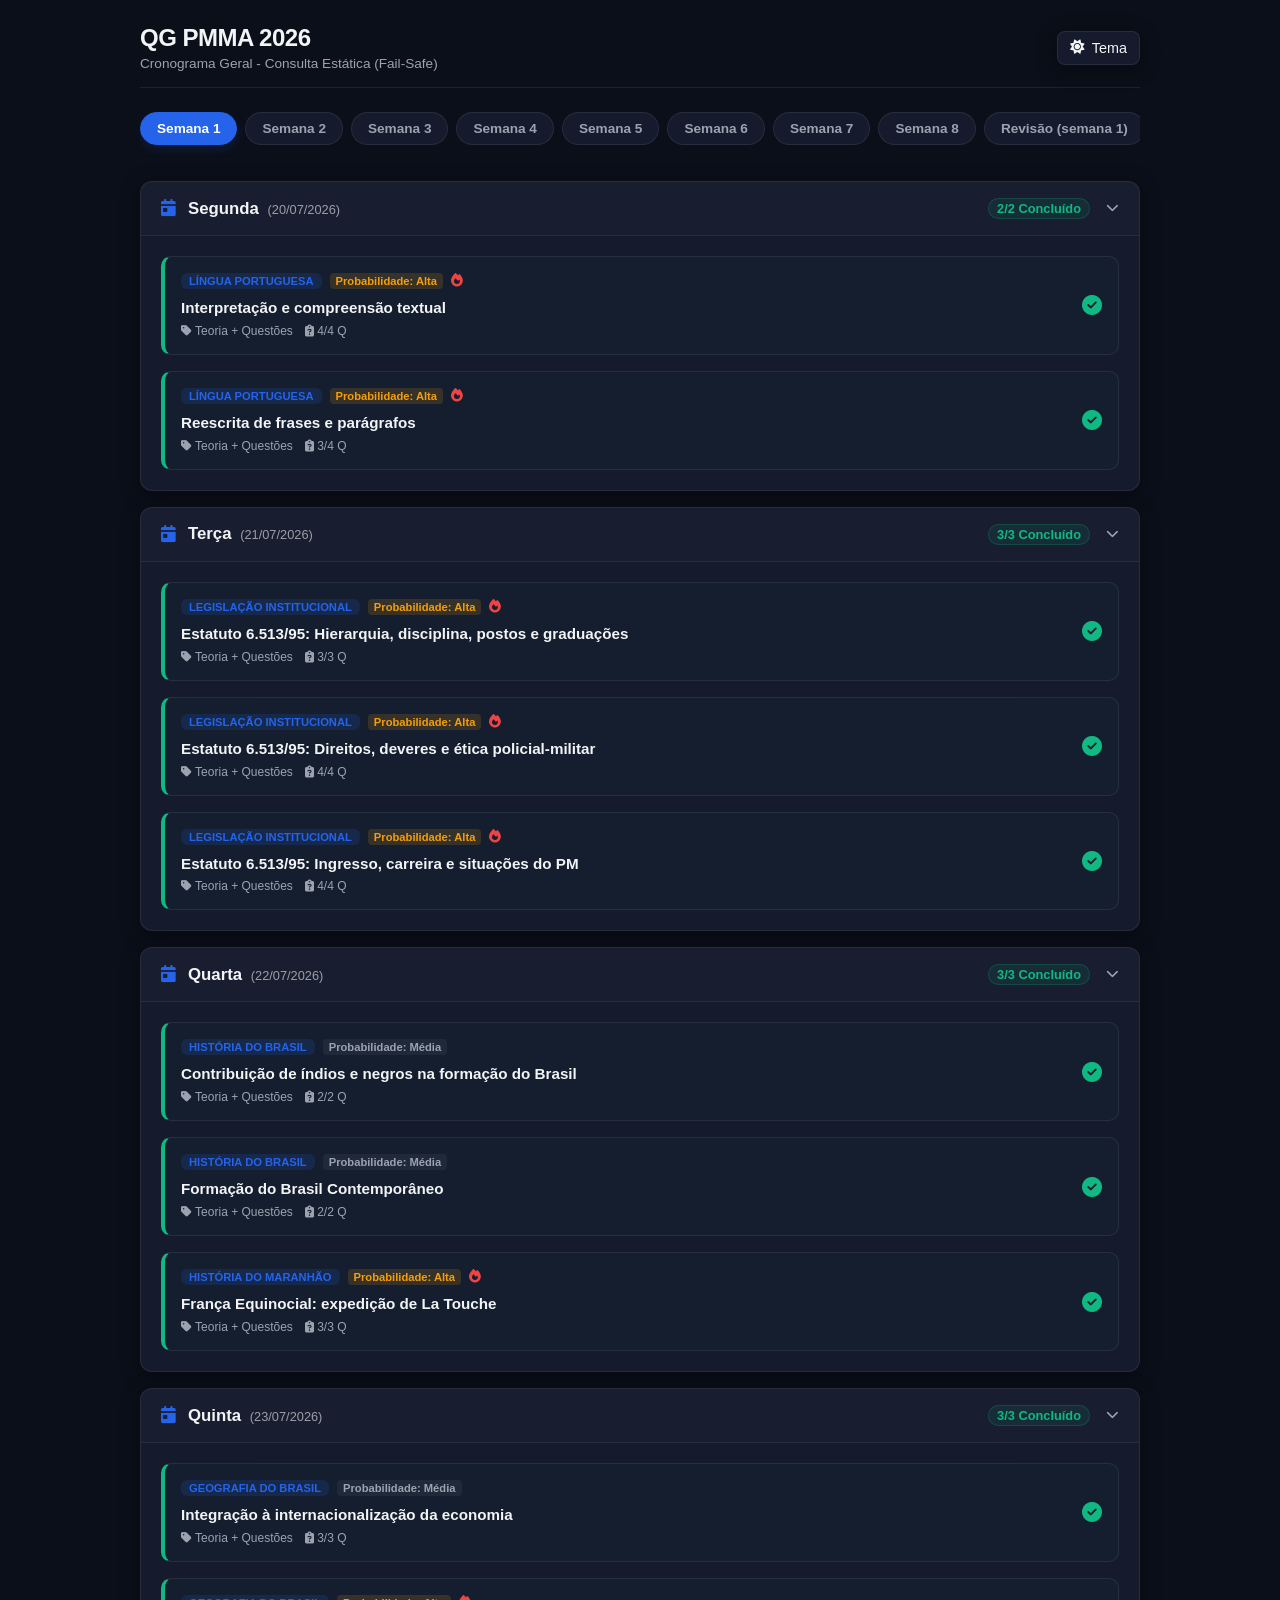
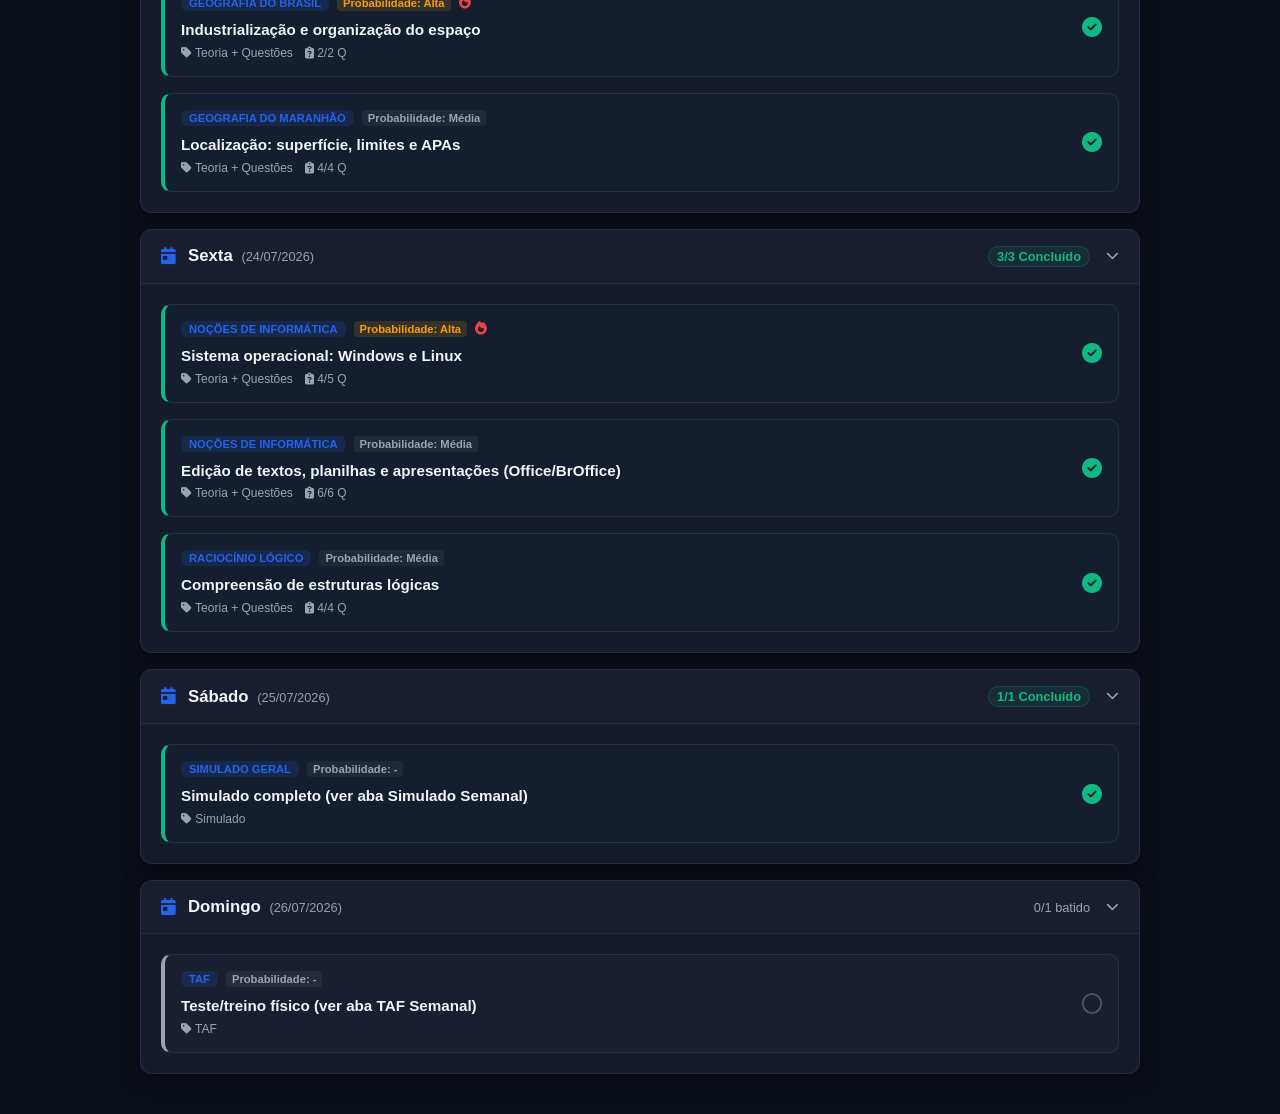
==== commit 2736e2e1: "feat: include calendar dates in static crono.html days" ====
--- a/crono.html
+++ b/crono.html
@@ -398,7 +398,7 @@
                 <div class="day-header" onclick="toggleDay('Semana-1-Segunda')">
                     <div class="day-title">
                         <i class="fa-solid fa-calendar-day"></i>
-                        <span>Segunda</span>
+                        <span>Segunda <span style="font-size: 0.8rem; font-weight: normal; opacity: 0.6; margin-left: 4px;">(20/07/2026)</span></span>
                     </div>
                     <div class="day-stats">
                         <span class="badge-done">2/2 Concluído</span>
@@ -447,7 +447,7 @@
                 <div class="day-header" onclick="toggleDay('Semana-1-Terça')">
                     <div class="day-title">
                         <i class="fa-solid fa-calendar-day"></i>
-                        <span>Terça</span>
+                        <span>Terça <span style="font-size: 0.8rem; font-weight: normal; opacity: 0.6; margin-left: 4px;">(21/07/2026)</span></span>
                     </div>
                     <div class="day-stats">
                         <span class="badge-done">3/3 Concluído</span>
@@ -513,7 +513,7 @@
                 <div class="day-header" onclick="toggleDay('Semana-1-Quarta')">
                     <div class="day-title">
                         <i class="fa-solid fa-calendar-day"></i>
-                        <span>Quarta</span>
+                        <span>Quarta <span style="font-size: 0.8rem; font-weight: normal; opacity: 0.6; margin-left: 4px;">(22/07/2026)</span></span>
                     </div>
                     <div class="day-stats">
                         <span class="badge-done">3/3 Concluído</span>
@@ -579,7 +579,7 @@
                 <div class="day-header" onclick="toggleDay('Semana-1-Quinta')">
                     <div class="day-title">
                         <i class="fa-solid fa-calendar-day"></i>
-                        <span>Quinta</span>
+                        <span>Quinta <span style="font-size: 0.8rem; font-weight: normal; opacity: 0.6; margin-left: 4px;">(23/07/2026)</span></span>
                     </div>
                     <div class="day-stats">
                         <span class="badge-done">3/3 Concluído</span>
@@ -645,7 +645,7 @@
                 <div class="day-header" onclick="toggleDay('Semana-1-Sexta')">
                     <div class="day-title">
                         <i class="fa-solid fa-calendar-day"></i>
-                        <span>Sexta</span>
+                        <span>Sexta <span style="font-size: 0.8rem; font-weight: normal; opacity: 0.6; margin-left: 4px;">(24/07/2026)</span></span>
                     </div>
                     <div class="day-stats">
                         <span class="badge-done">3/3 Concluído</span>
@@ -711,7 +711,7 @@
                 <div class="day-header" onclick="toggleDay('Semana-1-Sábado')">
                     <div class="day-title">
                         <i class="fa-solid fa-calendar-day"></i>
-                        <span>Sábado</span>
+                        <span>Sábado <span style="font-size: 0.8rem; font-weight: normal; opacity: 0.6; margin-left: 4px;">(25/07/2026)</span></span>
                     </div>
                     <div class="day-stats">
                         <span class="badge-done">1/1 Concluído</span>
@@ -743,7 +743,7 @@
                 <div class="day-header" onclick="toggleDay('Semana-1-Domingo')">
                     <div class="day-title">
                         <i class="fa-solid fa-calendar-day"></i>
-                        <span>Domingo</span>
+                        <span>Domingo <span style="font-size: 0.8rem; font-weight: normal; opacity: 0.6; margin-left: 4px;">(26/07/2026)</span></span>
                     </div>
                     <div class="day-stats">
                         <span>0/1 batido</span>
@@ -779,7 +779,7 @@
                 <div class="day-header" onclick="toggleDay('Semana-2-Segunda')">
                     <div class="day-title">
                         <i class="fa-solid fa-calendar-day"></i>
-                        <span>Segunda</span>
+                        <span>Segunda <span style="font-size: 0.8rem; font-weight: normal; opacity: 0.6; margin-left: 4px;">(27/07/2026)</span></span>
                     </div>
                     <div class="day-stats">
                         <span class="badge-done">2/2 Concluído</span>
@@ -828,7 +828,7 @@
                 <div class="day-header" onclick="toggleDay('Semana-2-Terça')">
                     <div class="day-title">
                         <i class="fa-solid fa-calendar-day"></i>
-                        <span>Terça</span>
+                        <span>Terça <span style="font-size: 0.8rem; font-weight: normal; opacity: 0.6; margin-left: 4px;">(28/07/2026)</span></span>
                     </div>
                     <div class="day-stats">
                         <span class="badge-done">3/3 Concluído</span>
@@ -894,7 +894,7 @@
                 <div class="day-header" onclick="toggleDay('Semana-2-Quarta')">
                     <div class="day-title">
                         <i class="fa-solid fa-calendar-day"></i>
-                        <span>Quarta</span>
+                        <span>Quarta <span style="font-size: 0.8rem; font-weight: normal; opacity: 0.6; margin-left: 4px;">(29/07/2026)</span></span>
                     </div>
                     <div class="day-stats">
                         <span class="badge-done">3/3 Concluído</span>
@@ -960,7 +960,7 @@
                 <div class="day-header" onclick="toggleDay('Semana-2-Quinta')">
                     <div class="day-title">
                         <i class="fa-solid fa-calendar-day"></i>
-                        <span>Quinta</span>
+                        <span>Quinta <span style="font-size: 0.8rem; font-weight: normal; opacity: 0.6; margin-left: 4px;">(30/07/2026)</span></span>
                     </div>
                     <div class="day-stats">
                         <span class="badge-done">3/3 Concluído</span>
@@ -1026,7 +1026,7 @@
                 <div class="day-header" onclick="toggleDay('Semana-2-Sexta')">
                     <div class="day-title">
                         <i class="fa-solid fa-calendar-day"></i>
-                        <span>Sexta</span>
+                        <span>Sexta <span style="font-size: 0.8rem; font-weight: normal; opacity: 0.6; margin-left: 4px;">(31/07/2026)</span></span>
                     </div>
                     <div class="day-stats">
                         <span class="badge-done">3/3 Concluído</span>
@@ -1092,7 +1092,7 @@
                 <div class="day-header" onclick="toggleDay('Semana-2-Sábado')">
                     <div class="day-title">
                         <i class="fa-solid fa-calendar-day"></i>
-                        <span>Sábado</span>
+                        <span>Sábado <span style="font-size: 0.8rem; font-weight: normal; opacity: 0.6; margin-left: 4px;">(01/08/2026)</span></span>
                     </div>
                     <div class="day-stats">
                         <span>0/1 batido</span>
@@ -1124,7 +1124,7 @@
                 <div class="day-header" onclick="toggleDay('Semana-2-Domingo')">
                     <div class="day-title">
                         <i class="fa-solid fa-calendar-day"></i>
-                        <span>Domingo</span>
+                        <span>Domingo <span style="font-size: 0.8rem; font-weight: normal; opacity: 0.6; margin-left: 4px;">(02/08/2026)</span></span>
                     </div>
                     <div class="day-stats">
                         <span>0/1 batido</span>
@@ -1160,7 +1160,7 @@
                 <div class="day-header" onclick="toggleDay('Semana-3-Segunda')">
                     <div class="day-title">
                         <i class="fa-solid fa-calendar-day"></i>
-                        <span>Segunda</span>
+                        <span>Segunda <span style="font-size: 0.8rem; font-weight: normal; opacity: 0.6; margin-left: 4px;">(03/08/2026)</span></span>
                     </div>
                     <div class="day-stats">
                         <span>0/2 batido</span>
@@ -1209,7 +1209,7 @@
                 <div class="day-header" onclick="toggleDay('Semana-3-Terça')">
                     <div class="day-title">
                         <i class="fa-solid fa-calendar-day"></i>
-                        <span>Terça</span>
+                        <span>Terça <span style="font-size: 0.8rem; font-weight: normal; opacity: 0.6; margin-left: 4px;">(04/08/2026)</span></span>
                     </div>
                     <div class="day-stats">
                         <span>0/3 batido</span>
@@ -1275,7 +1275,7 @@
                 <div class="day-header" onclick="toggleDay('Semana-3-Quarta')">
                     <div class="day-title">
                         <i class="fa-solid fa-calendar-day"></i>
-                        <span>Quarta</span>
+                        <span>Quarta <span style="font-size: 0.8rem; font-weight: normal; opacity: 0.6; margin-left: 4px;">(05/08/2026)</span></span>
                     </div>
                     <div class="day-stats">
                         <span>2/3 batido</span>
@@ -1341,7 +1341,7 @@
                 <div class="day-header" onclick="toggleDay('Semana-3-Quinta')">
                     <div class="day-title">
                         <i class="fa-solid fa-calendar-day"></i>
-                        <span>Quinta</span>
+                        <span>Quinta <span style="font-size: 0.8rem; font-weight: normal; opacity: 0.6; margin-left: 4px;">(06/08/2026)</span></span>
                     </div>
                     <div class="day-stats">
                         <span>1/3 batido</span>
@@ -1407,7 +1407,7 @@
                 <div class="day-header" onclick="toggleDay('Semana-3-Sexta')">
                     <div class="day-title">
                         <i class="fa-solid fa-calendar-day"></i>
-                        <span>Sexta</span>
+                        <span>Sexta <span style="font-size: 0.8rem; font-weight: normal; opacity: 0.6; margin-left: 4px;">(07/08/2026)</span></span>
                     </div>
                     <div class="day-stats">
                         <span>2/3 batido</span>
@@ -1473,7 +1473,7 @@
                 <div class="day-header" onclick="toggleDay('Semana-3-Sábado')">
                     <div class="day-title">
                         <i class="fa-solid fa-calendar-day"></i>
-                        <span>Sábado</span>
+                        <span>Sábado <span style="font-size: 0.8rem; font-weight: normal; opacity: 0.6; margin-left: 4px;">(08/08/2026)</span></span>
                     </div>
                     <div class="day-stats">
                         <span>0/1 batido</span>
@@ -1505,7 +1505,7 @@
                 <div class="day-header" onclick="toggleDay('Semana-3-Domingo')">
                     <div class="day-title">
                         <i class="fa-solid fa-calendar-day"></i>
-                        <span>Domingo</span>
+                        <span>Domingo <span style="font-size: 0.8rem; font-weight: normal; opacity: 0.6; margin-left: 4px;">(09/08/2026)</span></span>
                     </div>
                     <div class="day-stats">
                         <span>0/1 batido</span>
@@ -1541,7 +1541,7 @@
                 <div class="day-header" onclick="toggleDay('Semana-4-Segunda')">
                     <div class="day-title">
                         <i class="fa-solid fa-calendar-day"></i>
-                        <span>Segunda</span>
+                        <span>Segunda <span style="font-size: 0.8rem; font-weight: normal; opacity: 0.6; margin-left: 4px;">(10/08/2026)</span></span>
                     </div>
                     <div class="day-stats">
                         <span>0/2 batido</span>
@@ -1590,7 +1590,7 @@
                 <div class="day-header" onclick="toggleDay('Semana-4-Terça')">
                     <div class="day-title">
                         <i class="fa-solid fa-calendar-day"></i>
-                        <span>Terça</span>
+                        <span>Terça <span style="font-size: 0.8rem; font-weight: normal; opacity: 0.6; margin-left: 4px;">(11/08/2026)</span></span>
                     </div>
                     <div class="day-stats">
                         <span>0/3 batido</span>
@@ -1656,7 +1656,7 @@
                 <div class="day-header" onclick="toggleDay('Semana-4-Quarta')">
                     <div class="day-title">
                         <i class="fa-solid fa-calendar-day"></i>
-                        <span>Quarta</span>
+                        <span>Quarta <span style="font-size: 0.8rem; font-weight: normal; opacity: 0.6; margin-left: 4px;">(12/08/2026)</span></span>
                     </div>
                     <div class="day-stats">
                         <span>0/3 batido</span>
@@ -1722,7 +1722,7 @@
                 <div class="day-header" onclick="toggleDay('Semana-4-Quinta')">
                     <div class="day-title">
                         <i class="fa-solid fa-calendar-day"></i>
-                        <span>Quinta</span>
+                        <span>Quinta <span style="font-size: 0.8rem; font-weight: normal; opacity: 0.6; margin-left: 4px;">(13/08/2026)</span></span>
                     </div>
                     <div class="day-stats">
                         <span>0/3 batido</span>
@@ -1788,7 +1788,7 @@
                 <div class="day-header" onclick="toggleDay('Semana-4-Sexta')">
                     <div class="day-title">
                         <i class="fa-solid fa-calendar-day"></i>
-                        <span>Sexta</span>
+                        <span>Sexta <span style="font-size: 0.8rem; font-weight: normal; opacity: 0.6; margin-left: 4px;">(14/08/2026)</span></span>
                     </div>
                     <div class="day-stats">
                         <span>0/3 batido</span>
@@ -1854,7 +1854,7 @@
                 <div class="day-header" onclick="toggleDay('Semana-4-Sábado')">
                     <div class="day-title">
                         <i class="fa-solid fa-calendar-day"></i>
-                        <span>Sábado</span>
+                        <span>Sábado <span style="font-size: 0.8rem; font-weight: normal; opacity: 0.6; margin-left: 4px;">(15/08/2026)</span></span>
                     </div>
                     <div class="day-stats">
                         <span>0/1 batido</span>
@@ -1886,7 +1886,7 @@
                 <div class="day-header" onclick="toggleDay('Semana-4-Domingo')">
                     <div class="day-title">
                         <i class="fa-solid fa-calendar-day"></i>
-                        <span>Domingo</span>
+                        <span>Domingo <span style="font-size: 0.8rem; font-weight: normal; opacity: 0.6; margin-left: 4px;">(16/08/2026)</span></span>
                     </div>
                     <div class="day-stats">
                         <span>0/1 batido</span>
@@ -1922,7 +1922,7 @@
                 <div class="day-header" onclick="toggleDay('Semana-5-Segunda')">
                     <div class="day-title">
                         <i class="fa-solid fa-calendar-day"></i>
-                        <span>Segunda</span>
+                        <span>Segunda <span style="font-size: 0.8rem; font-weight: normal; opacity: 0.6; margin-left: 4px;">(17/08/2026)</span></span>
                     </div>
                     <div class="day-stats">
                         <span>0/2 batido</span>
@@ -1971,7 +1971,7 @@
                 <div class="day-header" onclick="toggleDay('Semana-5-Terça')">
                     <div class="day-title">
                         <i class="fa-solid fa-calendar-day"></i>
-                        <span>Terça</span>
+                        <span>Terça <span style="font-size: 0.8rem; font-weight: normal; opacity: 0.6; margin-left: 4px;">(18/08/2026)</span></span>
                     </div>
                     <div class="day-stats">
                         <span>0/3 batido</span>
@@ -2037,7 +2037,7 @@
                 <div class="day-header" onclick="toggleDay('Semana-5-Quarta')">
                     <div class="day-title">
                         <i class="fa-solid fa-calendar-day"></i>
-                        <span>Quarta</span>
+                        <span>Quarta <span style="font-size: 0.8rem; font-weight: normal; opacity: 0.6; margin-left: 4px;">(19/08/2026)</span></span>
                     </div>
                     <div class="day-stats">
                         <span>0/3 batido</span>
@@ -2103,7 +2103,7 @@
                 <div class="day-header" onclick="toggleDay('Semana-5-Quinta')">
                     <div class="day-title">
                         <i class="fa-solid fa-calendar-day"></i>
-                        <span>Quinta</span>
+                        <span>Quinta <span style="font-size: 0.8rem; font-weight: normal; opacity: 0.6; margin-left: 4px;">(20/08/2026)</span></span>
                     </div>
                     <div class="day-stats">
                         <span>0/3 batido</span>
@@ -2169,7 +2169,7 @@
                 <div class="day-header" onclick="toggleDay('Semana-5-Sexta')">
                     <div class="day-title">
                         <i class="fa-solid fa-calendar-day"></i>
-                        <span>Sexta</span>
+                        <span>Sexta <span style="font-size: 0.8rem; font-weight: normal; opacity: 0.6; margin-left: 4px;">(21/08/2026)</span></span>
                     </div>
                     <div class="day-stats">
                         <span>0/3 batido</span>
@@ -2235,7 +2235,7 @@
                 <div class="day-header" onclick="toggleDay('Semana-5-Sábado')">
                     <div class="day-title">
                         <i class="fa-solid fa-calendar-day"></i>
-                        <span>Sábado</span>
+                        <span>Sábado <span style="font-size: 0.8rem; font-weight: normal; opacity: 0.6; margin-left: 4px;">(22/08/2026)</span></span>
                     </div>
                     <div class="day-stats">
                         <span>0/1 batido</span>
@@ -2267,7 +2267,7 @@
                 <div class="day-header" onclick="toggleDay('Semana-5-Domingo')">
                     <div class="day-title">
                         <i class="fa-solid fa-calendar-day"></i>
-                        <span>Domingo</span>
+                        <span>Domingo <span style="font-size: 0.8rem; font-weight: normal; opacity: 0.6; margin-left: 4px;">(23/08/2026)</span></span>
                     </div>
                     <div class="day-stats">
                         <span>0/1 batido</span>
@@ -2303,7 +2303,7 @@
                 <div class="day-header" onclick="toggleDay('Semana-6-Segunda')">
                     <div class="day-title">
                         <i class="fa-solid fa-calendar-day"></i>
-                        <span>Segunda</span>
+                        <span>Segunda <span style="font-size: 0.8rem; font-weight: normal; opacity: 0.6; margin-left: 4px;">(24/08/2026)</span></span>
                     </div>
                     <div class="day-stats">
                         <span>0/2 batido</span>
@@ -2352,7 +2352,7 @@
                 <div class="day-header" onclick="toggleDay('Semana-6-Terça')">
                     <div class="day-title">
                         <i class="fa-solid fa-calendar-day"></i>
-                        <span>Terça</span>
+                        <span>Terça <span style="font-size: 0.8rem; font-weight: normal; opacity: 0.6; margin-left: 4px;">(25/08/2026)</span></span>
                     </div>
                     <div class="day-stats">
                         <span>0/3 batido</span>
@@ -2418,7 +2418,7 @@
                 <div class="day-header" onclick="toggleDay('Semana-6-Quarta')">
                     <div class="day-title">
                         <i class="fa-solid fa-calendar-day"></i>
-                        <span>Quarta</span>
+                        <span>Quarta <span style="font-size: 0.8rem; font-weight: normal; opacity: 0.6; margin-left: 4px;">(26/08/2026)</span></span>
                     </div>
                     <div class="day-stats">
                         <span>0/3 batido</span>
@@ -2484,7 +2484,7 @@
                 <div class="day-header" onclick="toggleDay('Semana-6-Quinta')">
                     <div class="day-title">
                         <i class="fa-solid fa-calendar-day"></i>
-                        <span>Quinta</span>
+                        <span>Quinta <span style="font-size: 0.8rem; font-weight: normal; opacity: 0.6; margin-left: 4px;">(27/08/2026)</span></span>
                     </div>
                     <div class="day-stats">
                         <span>0/3 batido</span>
@@ -2550,7 +2550,7 @@
                 <div class="day-header" onclick="toggleDay('Semana-6-Sexta')">
                     <div class="day-title">
                         <i class="fa-solid fa-calendar-day"></i>
-                        <span>Sexta</span>
+                        <span>Sexta <span style="font-size: 0.8rem; font-weight: normal; opacity: 0.6; margin-left: 4px;">(28/08/2026)</span></span>
                     </div>
                     <div class="day-stats">
                         <span>0/3 batido</span>
@@ -2616,7 +2616,7 @@
                 <div class="day-header" onclick="toggleDay('Semana-6-Sábado')">
                     <div class="day-title">
                         <i class="fa-solid fa-calendar-day"></i>
-                        <span>Sábado</span>
+                        <span>Sábado <span style="font-size: 0.8rem; font-weight: normal; opacity: 0.6; margin-left: 4px;">(29/08/2026)</span></span>
                     </div>
                     <div class="day-stats">
                         <span>0/1 batido</span>
@@ -2648,7 +2648,7 @@
                 <div class="day-header" onclick="toggleDay('Semana-6-Domingo')">
                     <div class="day-title">
                         <i class="fa-solid fa-calendar-day"></i>
-                        <span>Domingo</span>
+                        <span>Domingo <span style="font-size: 0.8rem; font-weight: normal; opacity: 0.6; margin-left: 4px;">(30/08/2026)</span></span>
                     </div>
                     <div class="day-stats">
                         <span>0/1 batido</span>
@@ -2684,7 +2684,7 @@
                 <div class="day-header" onclick="toggleDay('Semana-7-Segunda')">
                     <div class="day-title">
                         <i class="fa-solid fa-calendar-day"></i>
-                        <span>Segunda</span>
+                        <span>Segunda <span style="font-size: 0.8rem; font-weight: normal; opacity: 0.6; margin-left: 4px;">(31/08/2026)</span></span>
                     </div>
                     <div class="day-stats">
                         <span>0/2 batido</span>
@@ -2733,7 +2733,7 @@
                 <div class="day-header" onclick="toggleDay('Semana-7-Terça')">
                     <div class="day-title">
                         <i class="fa-solid fa-calendar-day"></i>
-                        <span>Terça</span>
+                        <span>Terça <span style="font-size: 0.8rem; font-weight: normal; opacity: 0.6; margin-left: 4px;">(01/09/2026)</span></span>
                     </div>
                     <div class="day-stats">
                         <span>0/3 batido</span>
@@ -2799,7 +2799,7 @@
                 <div class="day-header" onclick="toggleDay('Semana-7-Quarta')">
                     <div class="day-title">
                         <i class="fa-solid fa-calendar-day"></i>
-                        <span>Quarta</span>
+                        <span>Quarta <span style="font-size: 0.8rem; font-weight: normal; opacity: 0.6; margin-left: 4px;">(02/09/2026)</span></span>
                     </div>
                     <div class="day-stats">
                         <span>0/3 batido</span>
@@ -2865,7 +2865,7 @@
                 <div class="day-header" onclick="toggleDay('Semana-7-Quinta')">
                     <div class="day-title">
                         <i class="fa-solid fa-calendar-day"></i>
-                        <span>Quinta</span>
+                        <span>Quinta <span style="font-size: 0.8rem; font-weight: normal; opacity: 0.6; margin-left: 4px;">(03/09/2026)</span></span>
                     </div>
                     <div class="day-stats">
                         <span>0/3 batido</span>
@@ -2931,7 +2931,7 @@
                 <div class="day-header" onclick="toggleDay('Semana-7-Sexta')">
                     <div class="day-title">
                         <i class="fa-solid fa-calendar-day"></i>
-                        <span>Sexta</span>
+                        <span>Sexta <span style="font-size: 0.8rem; font-weight: normal; opacity: 0.6; margin-left: 4px;">(04/09/2026)</span></span>
                     </div>
                     <div class="day-stats">
                         <span>0/3 batido</span>
@@ -2997,7 +2997,7 @@
                 <div class="day-header" onclick="toggleDay('Semana-7-Sábado')">
                     <div class="day-title">
                         <i class="fa-solid fa-calendar-day"></i>
-                        <span>Sábado</span>
+                        <span>Sábado <span style="font-size: 0.8rem; font-weight: normal; opacity: 0.6; margin-left: 4px;">(05/09/2026)</span></span>
                     </div>
                     <div class="day-stats">
                         <span>0/1 batido</span>
@@ -3029,7 +3029,7 @@
                 <div class="day-header" onclick="toggleDay('Semana-7-Domingo')">
                     <div class="day-title">
                         <i class="fa-solid fa-calendar-day"></i>
-                        <span>Domingo</span>
+                        <span>Domingo <span style="font-size: 0.8rem; font-weight: normal; opacity: 0.6; margin-left: 4px;">(06/09/2026)</span></span>
                     </div>
                     <div class="day-stats">
                         <span>0/1 batido</span>
@@ -3065,7 +3065,7 @@
                 <div class="day-header" onclick="toggleDay('Semana-8-Segunda')">
                     <div class="day-title">
                         <i class="fa-solid fa-calendar-day"></i>
-                        <span>Segunda</span>
+                        <span>Segunda <span style="font-size: 0.8rem; font-weight: normal; opacity: 0.6; margin-left: 4px;">(07/09/2026)</span></span>
                     </div>
                     <div class="day-stats">
                         <span>0/2 batido</span>
@@ -3114,7 +3114,7 @@
                 <div class="day-header" onclick="toggleDay('Semana-8-Terça')">
                     <div class="day-title">
                         <i class="fa-solid fa-calendar-day"></i>
-                        <span>Terça</span>
+                        <span>Terça <span style="font-size: 0.8rem; font-weight: normal; opacity: 0.6; margin-left: 4px;">(08/09/2026)</span></span>
                     </div>
                     <div class="day-stats">
                         <span>0/3 batido</span>
@@ -3180,7 +3180,7 @@
                 <div class="day-header" onclick="toggleDay('Semana-8-Quarta')">
                     <div class="day-title">
                         <i class="fa-solid fa-calendar-day"></i>
-                        <span>Quarta</span>
+                        <span>Quarta <span style="font-size: 0.8rem; font-weight: normal; opacity: 0.6; margin-left: 4px;">(09/09/2026)</span></span>
                     </div>
                     <div class="day-stats">
                         <span>0/3 batido</span>
@@ -3246,7 +3246,7 @@
                 <div class="day-header" onclick="toggleDay('Semana-8-Quinta')">
                     <div class="day-title">
                         <i class="fa-solid fa-calendar-day"></i>
-                        <span>Quinta</span>
+                        <span>Quinta <span style="font-size: 0.8rem; font-weight: normal; opacity: 0.6; margin-left: 4px;">(10/09/2026)</span></span>
                     </div>
                     <div class="day-stats">
                         <span>0/3 batido</span>
@@ -3312,7 +3312,7 @@
                 <div class="day-header" onclick="toggleDay('Semana-8-Sexta')">
                     <div class="day-title">
                         <i class="fa-solid fa-calendar-day"></i>
-                        <span>Sexta</span>
+                        <span>Sexta <span style="font-size: 0.8rem; font-weight: normal; opacity: 0.6; margin-left: 4px;">(11/09/2026)</span></span>
                     </div>
                     <div class="day-stats">
                         <span>0/3 batido</span>
@@ -3378,7 +3378,7 @@
                 <div class="day-header" onclick="toggleDay('Semana-8-Sábado')">
                     <div class="day-title">
                         <i class="fa-solid fa-calendar-day"></i>
-                        <span>Sábado</span>
+                        <span>Sábado <span style="font-size: 0.8rem; font-weight: normal; opacity: 0.6; margin-left: 4px;">(12/09/2026)</span></span>
                     </div>
                     <div class="day-stats">
                         <span>0/1 batido</span>
@@ -3410,7 +3410,7 @@
                 <div class="day-header" onclick="toggleDay('Semana-8-Domingo')">
                     <div class="day-title">
                         <i class="fa-solid fa-calendar-day"></i>
-                        <span>Domingo</span>
+                        <span>Domingo <span style="font-size: 0.8rem; font-weight: normal; opacity: 0.6; margin-left: 4px;">(13/09/2026)</span></span>
                     </div>
                     <div class="day-stats">
                         <span>0/1 batido</span>
@@ -3446,7 +3446,7 @@
                 <div class="day-header" onclick="toggleDay('Revisão-(semana-1)-Segunda')">
                     <div class="day-title">
                         <i class="fa-solid fa-calendar-day"></i>
-                        <span>Segunda</span>
+                        <span>Segunda <span style="font-size: 0.8rem; font-weight: normal; opacity: 0.6; margin-left: 4px;">(14/09/2026)</span></span>
                     </div>
                     <div class="day-stats">
                         <span>0/1 batido</span>
@@ -3478,7 +3478,7 @@
                 <div class="day-header" onclick="toggleDay('Revisão-(semana-1)-Terça')">
                     <div class="day-title">
                         <i class="fa-solid fa-calendar-day"></i>
-                        <span>Terça</span>
+                        <span>Terça <span style="font-size: 0.8rem; font-weight: normal; opacity: 0.6; margin-left: 4px;">(15/09/2026)</span></span>
                     </div>
                     <div class="day-stats">
                         <span>0/1 batido</span>
@@ -3510,7 +3510,7 @@
                 <div class="day-header" onclick="toggleDay('Revisão-(semana-1)-Quarta')">
                     <div class="day-title">
                         <i class="fa-solid fa-calendar-day"></i>
-                        <span>Quarta</span>
+                        <span>Quarta <span style="font-size: 0.8rem; font-weight: normal; opacity: 0.6; margin-left: 4px;">(16/09/2026)</span></span>
                     </div>
                     <div class="day-stats">
                         <span>0/1 batido</span>
@@ -3542,7 +3542,7 @@
                 <div class="day-header" onclick="toggleDay('Revisão-(semana-1)-Quinta')">
                     <div class="day-title">
                         <i class="fa-solid fa-calendar-day"></i>
-                        <span>Quinta</span>
+                        <span>Quinta <span style="font-size: 0.8rem; font-weight: normal; opacity: 0.6; margin-left: 4px;">(17/09/2026)</span></span>
                     </div>
                     <div class="day-stats">
                         <span>0/1 batido</span>
@@ -3574,7 +3574,7 @@
                 <div class="day-header" onclick="toggleDay('Revisão-(semana-1)-Sexta')">
                     <div class="day-title">
                         <i class="fa-solid fa-calendar-day"></i>
-                        <span>Sexta</span>
+                        <span>Sexta <span style="font-size: 0.8rem; font-weight: normal; opacity: 0.6; margin-left: 4px;">(18/09/2026)</span></span>
                     </div>
                     <div class="day-stats">
                         <span>0/1 batido</span>
@@ -3606,7 +3606,7 @@
                 <div class="day-header" onclick="toggleDay('Revisão-(semana-1)-Sábado')">
                     <div class="day-title">
                         <i class="fa-solid fa-calendar-day"></i>
-                        <span>Sábado</span>
+                        <span>Sábado <span style="font-size: 0.8rem; font-weight: normal; opacity: 0.6; margin-left: 4px;">(19/09/2026)</span></span>
                     </div>
                     <div class="day-stats">
                         <span>0/1 batido</span>
@@ -3638,7 +3638,7 @@
                 <div class="day-header" onclick="toggleDay('Revisão-(semana-1)-Domingo')">
                     <div class="day-title">
                         <i class="fa-solid fa-calendar-day"></i>
-                        <span>Domingo</span>
+                        <span>Domingo <span style="font-size: 0.8rem; font-weight: normal; opacity: 0.6; margin-left: 4px;">(20/09/2026)</span></span>
                     </div>
                     <div class="day-stats">
                         <span>0/1 batido</span>
@@ -3674,7 +3674,7 @@
                 <div class="day-header" onclick="toggleDay('Revisão-(semana-2)-Segunda')">
                     <div class="day-title">
                         <i class="fa-solid fa-calendar-day"></i>
-                        <span>Segunda</span>
+                        <span>Segunda <span style="font-size: 0.8rem; font-weight: normal; opacity: 0.6; margin-left: 4px;">(21/09/2026)</span></span>
                     </div>
                     <div class="day-stats">
                         <span>0/1 batido</span>
@@ -3706,7 +3706,7 @@
                 <div class="day-header" onclick="toggleDay('Revisão-(semana-2)-Terça')">
                     <div class="day-title">
                         <i class="fa-solid fa-calendar-day"></i>
-                        <span>Terça</span>
+                        <span>Terça <span style="font-size: 0.8rem; font-weight: normal; opacity: 0.6; margin-left: 4px;">(22/09/2026)</span></span>
                     </div>
                     <div class="day-stats">
                         <span>0/1 batido</span>
@@ -3738,7 +3738,7 @@
                 <div class="day-header" onclick="toggleDay('Revisão-(semana-2)-Quarta')">
                     <div class="day-title">
                         <i class="fa-solid fa-calendar-day"></i>
-                        <span>Quarta</span>
+                        <span>Quarta <span style="font-size: 0.8rem; font-weight: normal; opacity: 0.6; margin-left: 4px;">(23/09/2026)</span></span>
                     </div>
                     <div class="day-stats">
                         <span>0/1 batido</span>
@@ -3770,7 +3770,7 @@
                 <div class="day-header" onclick="toggleDay('Revisão-(semana-2)-Quinta')">
                     <div class="day-title">
                         <i class="fa-solid fa-calendar-day"></i>
-                        <span>Quinta</span>
+                        <span>Quinta <span style="font-size: 0.8rem; font-weight: normal; opacity: 0.6; margin-left: 4px;">(24/09/2026)</span></span>
                     </div>
                     <div class="day-stats">
                         <span>0/1 batido</span>
@@ -3802,7 +3802,7 @@
                 <div class="day-header" onclick="toggleDay('Revisão-(semana-2)-Sexta')">
                     <div class="day-title">
                         <i class="fa-solid fa-calendar-day"></i>
-                        <span>Sexta</span>
+                        <span>Sexta <span style="font-size: 0.8rem; font-weight: normal; opacity: 0.6; margin-left: 4px;">(25/09/2026)</span></span>
                     </div>
                     <div class="day-stats">
                         <span>0/1 batido</span>
@@ -3834,7 +3834,7 @@
                 <div class="day-header" onclick="toggleDay('Revisão-(semana-2)-Sábado')">
                     <div class="day-title">
                         <i class="fa-solid fa-calendar-day"></i>
-                        <span>Sábado</span>
+                        <span>Sábado <span style="font-size: 0.8rem; font-weight: normal; opacity: 0.6; margin-left: 4px;">(26/09/2026)</span></span>
                     </div>
                     <div class="day-stats">
                         <span>0/1 batido</span>
@@ -3866,7 +3866,7 @@
                 <div class="day-header" onclick="toggleDay('Revisão-(semana-2)-Domingo')">
                     <div class="day-title">
                         <i class="fa-solid fa-calendar-day"></i>
-                        <span>Domingo</span>
+                        <span>Domingo <span style="font-size: 0.8rem; font-weight: normal; opacity: 0.6; margin-left: 4px;">(27/09/2026)</span></span>
                     </div>
                     <div class="day-stats">
                         <span>0/1 batido</span>
@@ -3902,7 +3902,7 @@
                 <div class="day-header" onclick="toggleDay('Revisão-(semana-3)-Segunda')">
                     <div class="day-title">
                         <i class="fa-solid fa-calendar-day"></i>
-                        <span>Segunda</span>
+                        <span>Segunda <span style="font-size: 0.8rem; font-weight: normal; opacity: 0.6; margin-left: 4px;">(28/09/2026)</span></span>
                     </div>
                     <div class="day-stats">
                         <span>0/1 batido</span>
@@ -3934,7 +3934,7 @@
                 <div class="day-header" onclick="toggleDay('Revisão-(semana-3)-Terça')">
                     <div class="day-title">
                         <i class="fa-solid fa-calendar-day"></i>
-                        <span>Terça</span>
+                        <span>Terça <span style="font-size: 0.8rem; font-weight: normal; opacity: 0.6; margin-left: 4px;">(29/09/2026)</span></span>
                     </div>
                     <div class="day-stats">
                         <span>0/1 batido</span>
@@ -3966,7 +3966,7 @@
                 <div class="day-header" onclick="toggleDay('Revisão-(semana-3)-Quarta')">
                     <div class="day-title">
                         <i class="fa-solid fa-calendar-day"></i>
-                        <span>Quarta</span>
+                        <span>Quarta <span style="font-size: 0.8rem; font-weight: normal; opacity: 0.6; margin-left: 4px;">(30/09/2026)</span></span>
                     </div>
                     <div class="day-stats">
                         <span>0/1 batido</span>
@@ -3998,7 +3998,7 @@
                 <div class="day-header" onclick="toggleDay('Revisão-(semana-3)-Quinta')">
                     <div class="day-title">
                         <i class="fa-solid fa-calendar-day"></i>
-                        <span>Quinta</span>
+                        <span>Quinta <span style="font-size: 0.8rem; font-weight: normal; opacity: 0.6; margin-left: 4px;">(01/10/2026)</span></span>
                     </div>
                     <div class="day-stats">
                         <span>0/1 batido</span>
@@ -4030,7 +4030,7 @@
                 <div class="day-header" onclick="toggleDay('Revisão-(semana-3)-Sexta')">
                     <div class="day-title">
                         <i class="fa-solid fa-calendar-day"></i>
-                        <span>Sexta</span>
+                        <span>Sexta <span style="font-size: 0.8rem; font-weight: normal; opacity: 0.6; margin-left: 4px;">(02/10/2026)</span></span>
                     </div>
                     <div class="day-stats">
                         <span>0/1 batido</span>
@@ -4062,7 +4062,7 @@
                 <div class="day-header" onclick="toggleDay('Revisão-(semana-3)-Sábado')">
                     <div class="day-title">
                         <i class="fa-solid fa-calendar-day"></i>
-                        <span>Sábado</span>
+                        <span>Sábado <span style="font-size: 0.8rem; font-weight: normal; opacity: 0.6; margin-left: 4px;">(03/10/2026)</span></span>
                     </div>
                     <div class="day-stats">
                         <span>0/1 batido</span>
@@ -4094,7 +4094,7 @@
                 <div class="day-header" onclick="toggleDay('Revisão-(semana-3)-Domingo')">
                     <div class="day-title">
                         <i class="fa-solid fa-calendar-day"></i>
-                        <span>Domingo</span>
+                        <span>Domingo <span style="font-size: 0.8rem; font-weight: normal; opacity: 0.6; margin-left: 4px;">(04/10/2026)</span></span>
                     </div>
                     <div class="day-stats">
                         <span>0/1 batido</span>
@@ -4130,7 +4130,7 @@
                 <div class="day-header" onclick="toggleDay('Revisão-(semana-4)-Segunda')">
                     <div class="day-title">
                         <i class="fa-solid fa-calendar-day"></i>
-                        <span>Segunda</span>
+                        <span>Segunda <span style="font-size: 0.8rem; font-weight: normal; opacity: 0.6; margin-left: 4px;">(05/10/2026)</span></span>
                     </div>
                     <div class="day-stats">
                         <span>0/1 batido</span>
@@ -4162,7 +4162,7 @@
                 <div class="day-header" onclick="toggleDay('Revisão-(semana-4)-Terça')">
                     <div class="day-title">
                         <i class="fa-solid fa-calendar-day"></i>
-                        <span>Terça</span>
+                        <span>Terça <span style="font-size: 0.8rem; font-weight: normal; opacity: 0.6; margin-left: 4px;">(06/10/2026)</span></span>
                     </div>
                     <div class="day-stats">
                         <span>0/1 batido</span>
@@ -4194,7 +4194,7 @@
                 <div class="day-header" onclick="toggleDay('Revisão-(semana-4)-Quarta')">
                     <div class="day-title">
                         <i class="fa-solid fa-calendar-day"></i>
-                        <span>Quarta</span>
+                        <span>Quarta <span style="font-size: 0.8rem; font-weight: normal; opacity: 0.6; margin-left: 4px;">(07/10/2026)</span></span>
                     </div>
                     <div class="day-stats">
                         <span>0/1 batido</span>
@@ -4226,7 +4226,7 @@
                 <div class="day-header" onclick="toggleDay('Revisão-(semana-4)-Quinta')">
                     <div class="day-title">
                         <i class="fa-solid fa-calendar-day"></i>
-                        <span>Quinta</span>
+                        <span>Quinta <span style="font-size: 0.8rem; font-weight: normal; opacity: 0.6; margin-left: 4px;">(08/10/2026)</span></span>
                     </div>
                     <div class="day-stats">
                         <span>0/1 batido</span>
@@ -4258,7 +4258,7 @@
                 <div class="day-header" onclick="toggleDay('Revisão-(semana-4)-Sexta')">
                     <div class="day-title">
                         <i class="fa-solid fa-calendar-day"></i>
-                        <span>Sexta</span>
+                        <span>Sexta <span style="font-size: 0.8rem; font-weight: normal; opacity: 0.6; margin-left: 4px;">(09/10/2026)</span></span>
                     </div>
                     <div class="day-stats">
                         <span>0/1 batido</span>
@@ -4290,7 +4290,7 @@
                 <div class="day-header" onclick="toggleDay('Revisão-(semana-4)-Sábado')">
                     <div class="day-title">
                         <i class="fa-solid fa-calendar-day"></i>
-                        <span>Sábado</span>
+                        <span>Sábado <span style="font-size: 0.8rem; font-weight: normal; opacity: 0.6; margin-left: 4px;">(10/10/2026)</span></span>
                     </div>
                     <div class="day-stats">
                         <span>0/1 batido</span>
